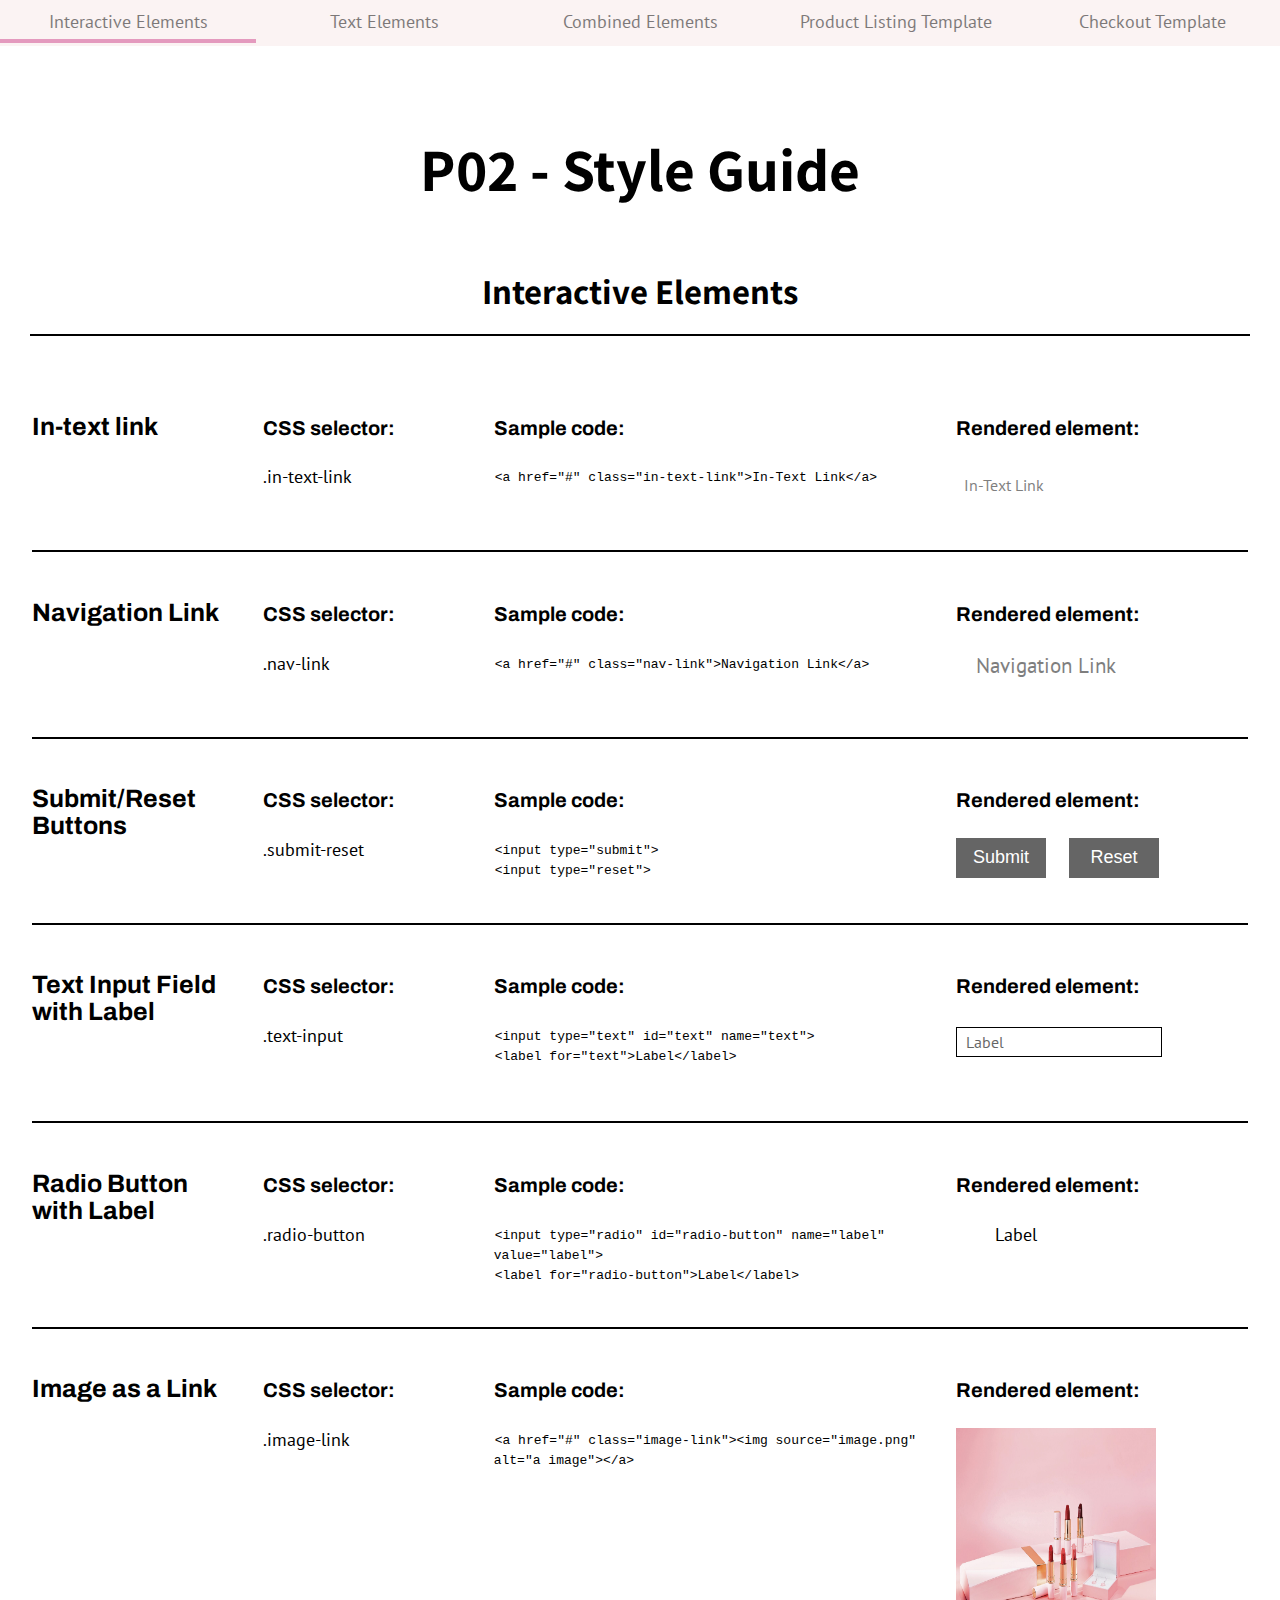
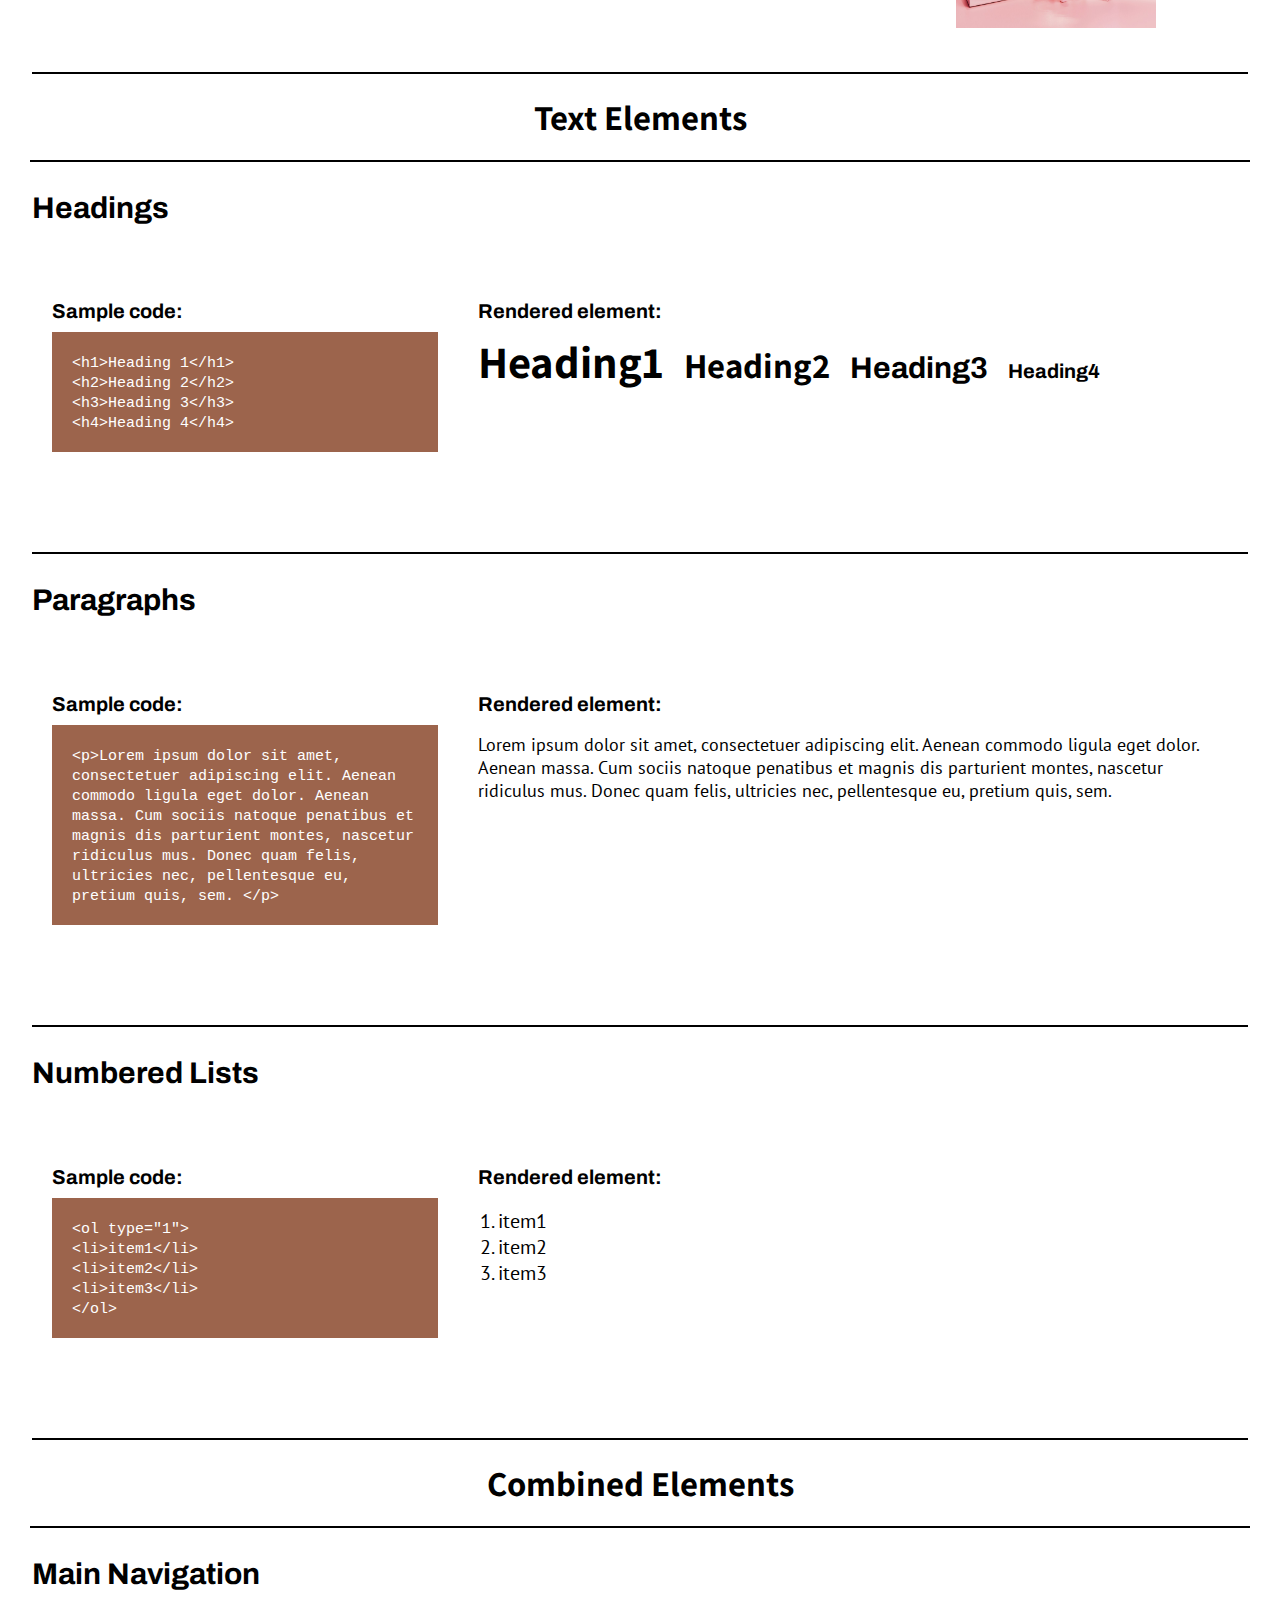
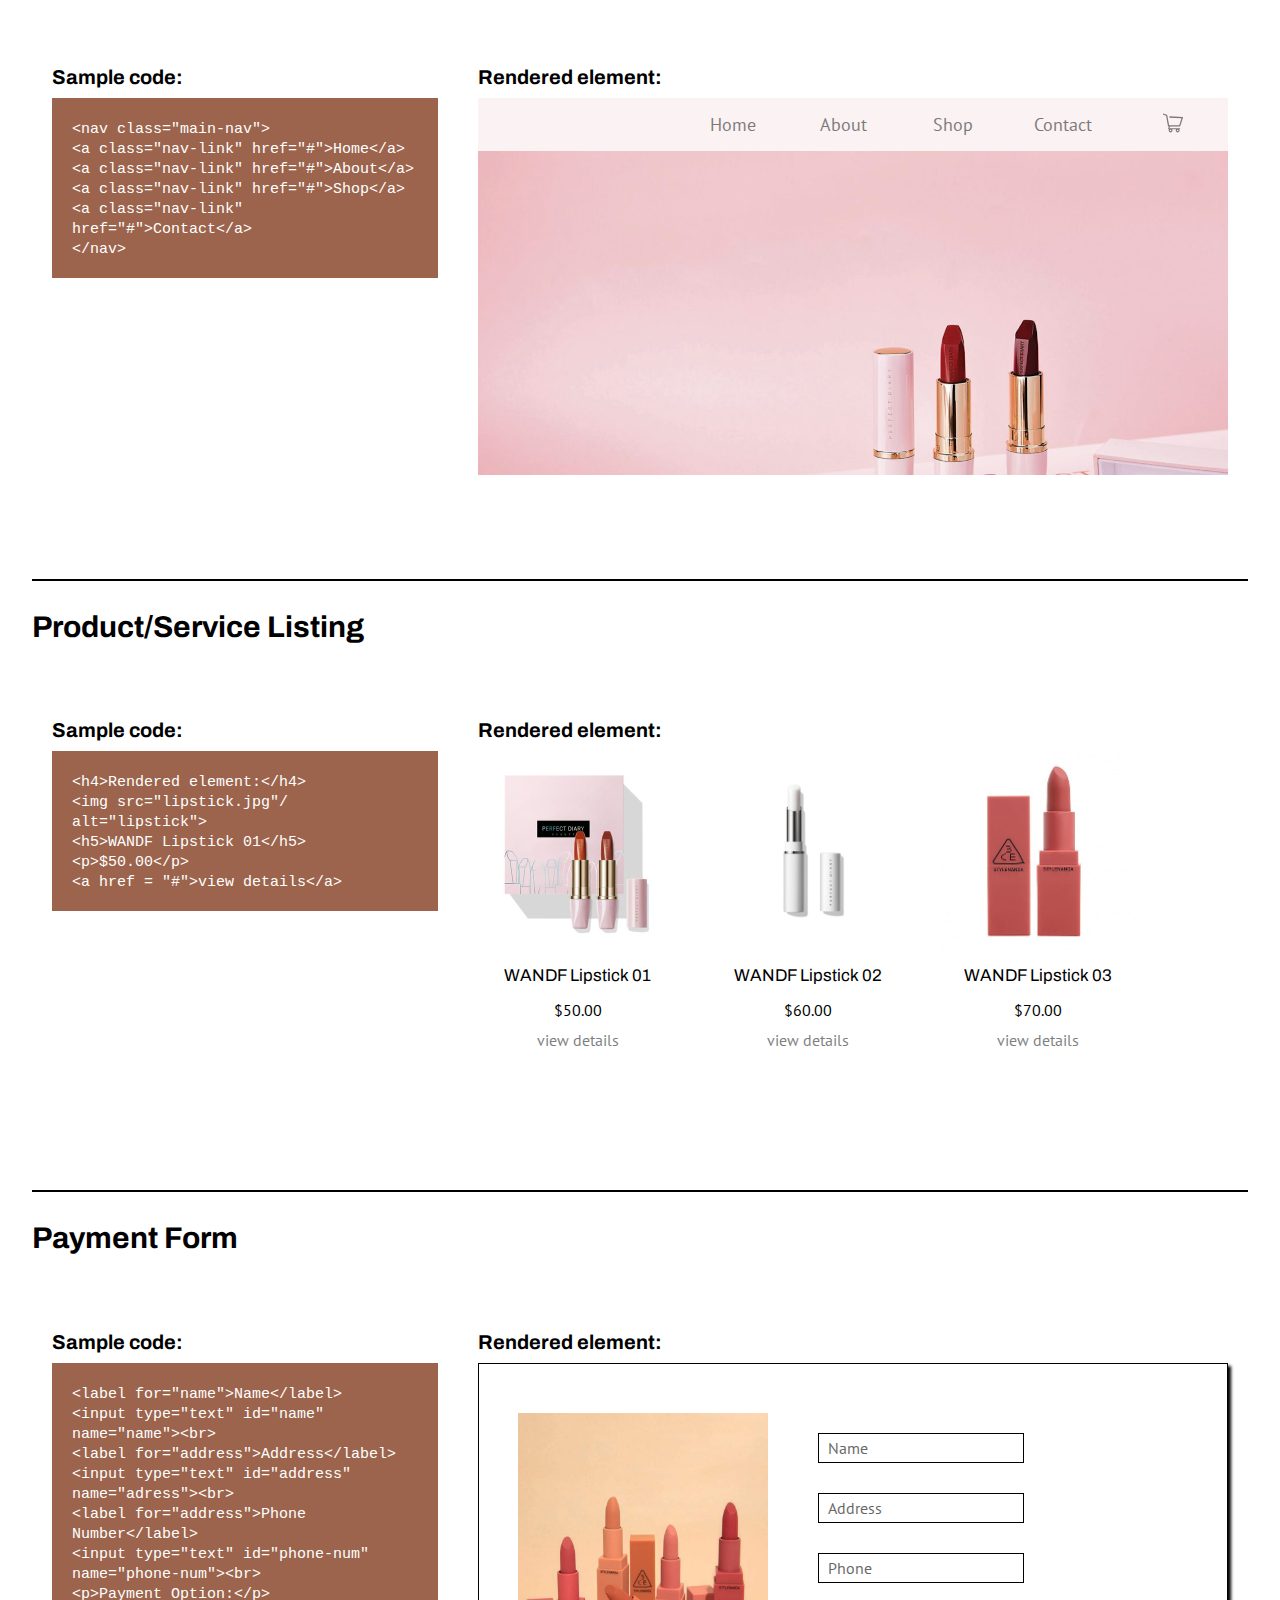
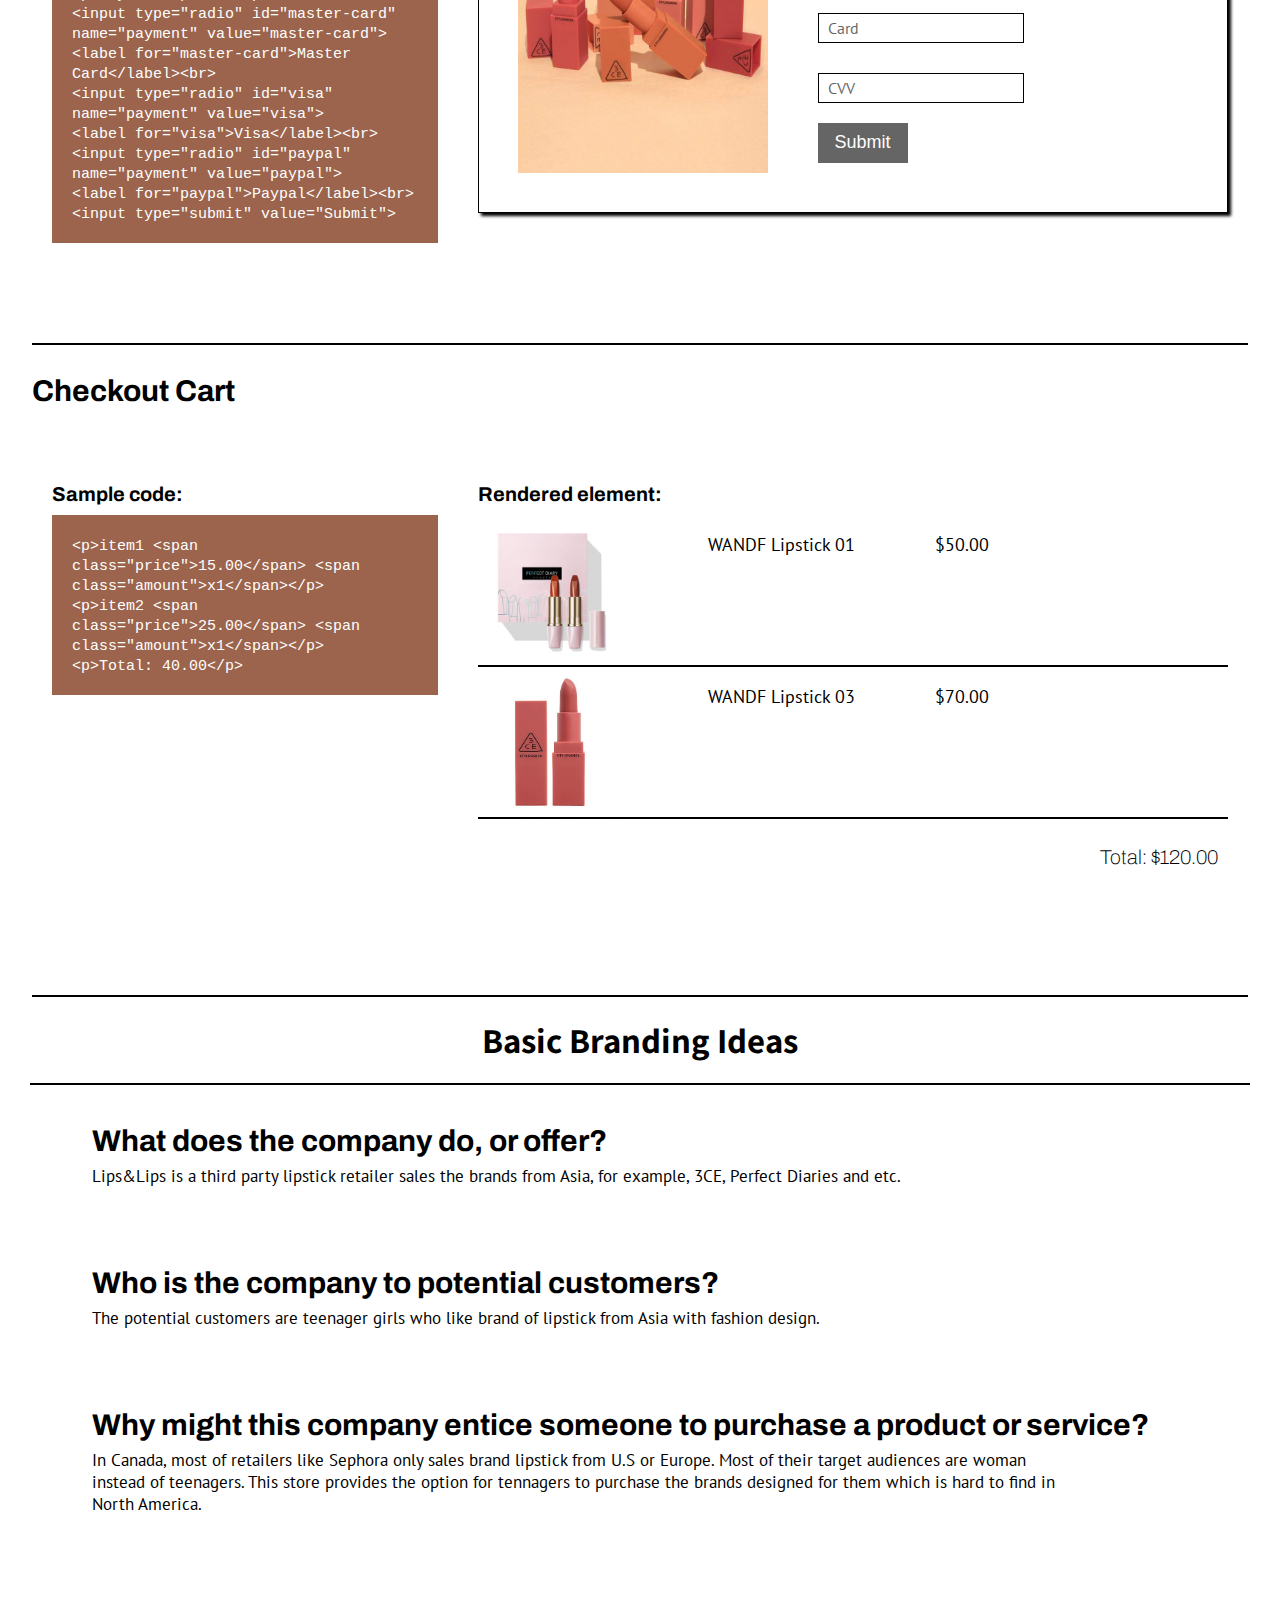
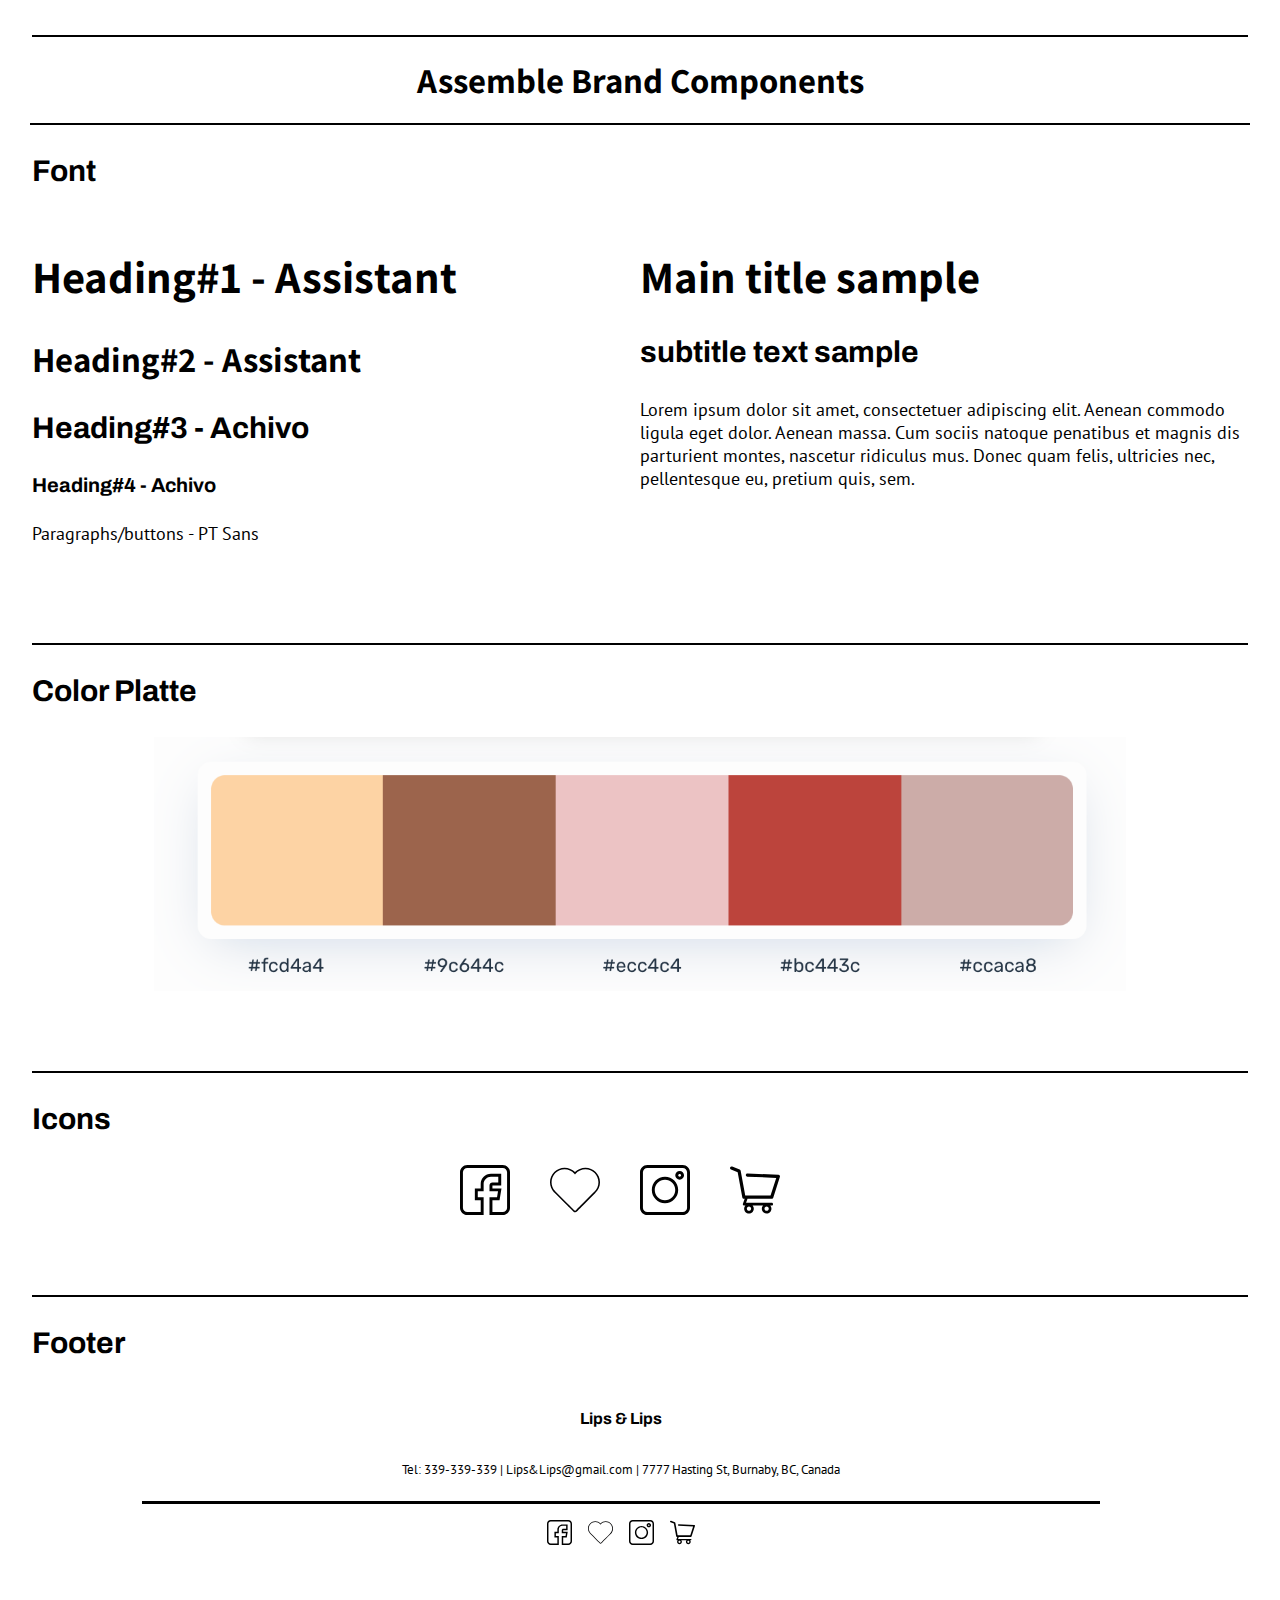
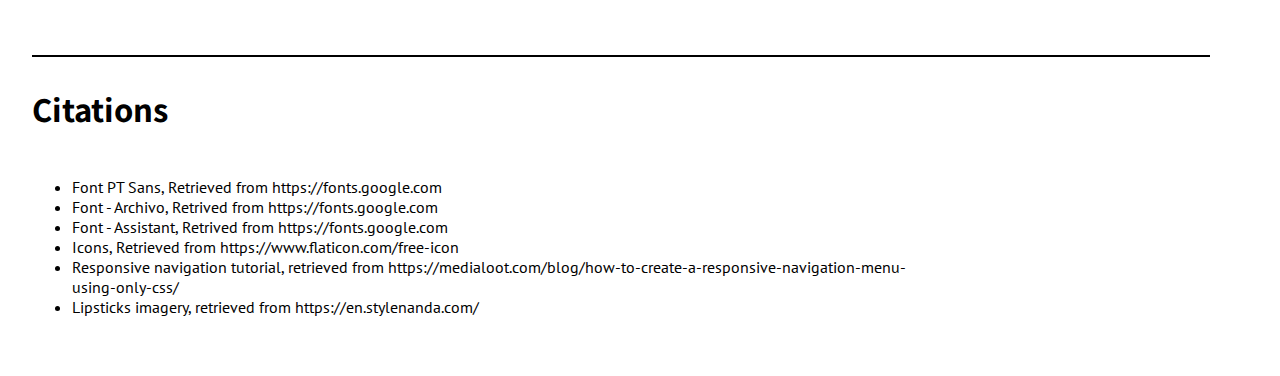
==== index.html @ 9f3f4e1d "mobile experience improved" ====
<!DOCTYPE html>
<html lang="en">

<head>

    <meta charset="utf-8">
    <title>P01 - Style Guide Template</title>
    <meta name="viewport" content="width=device-width, initial-scale=1.0">
    <link href="css/responsive-nav.css" rel="stylesheet">
    <link href="css/main.css" rel="stylesheet">
    <link href="css/interaction.css" rel="stylesheet">
    <link href="css/grid.css" rel="stylesheet">



    <link href="https://fonts.googleapis.com/css2?family=PT+Sans:wght@400;700&display=swap" rel="stylesheet">
    <link href="https://fonts.googleapis.com/css2?family=Archivo:wght@400;500;600;700&family=Assistant:wght@200;300;400;600;700&display=swap" rel="stylesheet">

</head>

<body>



    <!-- =======Style guide Nav // -->
    <nav class="sg-nav">

        <!-- nav icon// -->
        <label for="sg-hamburger">&#9776;</label>
        <input type="checkbox" id="sg-hamburger" />

        <!-- nav menu// -->
        <div class="nav-items">
            <a href="#interactive_elements" class="nav-link ">Interactive Elements</a>
            <a href="#text_elements" class="nav-link">Text Elements</a>
            <a href="#combined_elements" class="nav-link">Combined Elements</a>
            <a href="product_listing.html" class="nav-link">Product Listing Template</a>
            <a href="checkout.html" class="nav-link">Checkout Template</a>
        </div>

    </nav>



    <h1 class="sg-title">P02 - Style Guide</h1>


    <!-- INTERACTIVE ELEMENTS SECTION // -->
    <section id="interactive_elements" class="interactive_elements">
        <h2 class="section-title">Interactive Elements</h2>



        <!-- Default In-Text Link styling section -->
        <section class="element container">
            <h3 class="type-title">In-text link</h3>

            <div class="box1">
                <h4>CSS selector:</h4>
                <p>.in-text-link</p>
            </div>

            <div class="box2">
                <h4>Sample code:</h4>
                <code>&lt;a href="#" class="in-text-link"&gt;In-Text Link&lt;/a&gt;</code>
            </div>

            <div class="box3">
                <h4>Rendered element:</h4>
                <a class="in-text-link" href="#">In-Text Link</a>
            </div>
        </section>


        <!-- Default Button styling section -->
        <section class="element container">

            <h3 class="type-title">Navigation Link</h3>

            <div class="box1">
                <h4>CSS selector:</h4>
                <p>.nav-link</p>
            </div>
            <div class="box2">
                <h4>Sample code:</h4>
                <code>&lt;a href="#" class="nav-link"&gt;Navigation Link&lt;/a&gt;</code>
            </div>
            <div class="box3">
                <h4>Rendered element:</h4>
                <a class="nav-link" href="#">Navigation Link</a>
            </div>

        </section>

        <!-- Default Submit/Reset Button styling section -->
        <section class="element container">
            <h3 class="type-title">Submit/Reset Buttons</h3>
            <div class="box1">
                <h4>CSS selector:</h4>
                <p>.submit-reset</p>
            </div>

            <div class="box2">
                <h4>Sample code:</h4>
                <code>&lt;input type="submit"&gt;</code><br>
                <code>&lt;input type="reset"&gt;</code>
            </div>

            <div class="box3">
                <h4>Rendered element:</h4>
                <input type="submit" class="submit-reset" value="Submit">
                <input type="reset" class="submit-reset" value="Reset">
            </div>
        </section>

        <!-- Default text input styling section -->
        <section class="element container">
            <h3 class="type-title">Text Input Field with Label</h3>
            <div class="box1">
                <h4>CSS selector:</h4>
                <p>.text-input</p>
            </div>
            <div class="box2">
                <h4>Sample code:</h4>
                <code>&lt;input type="text" id="text" name="text"&gt;</code><br>
                <code>&lt;label for="text"&gt;Label&lt;/label&gt;</code>
            </div>

            <div class="box3">
                <h4>Rendered element:</h4>
                <form class="text-input">
                    <input type="text" id="text" name="text" required>
                    <label for="text">Label</label>
                </form>
            </div>
        </section>


        <!-- Default Radio Button styling section -->
        <section class="element container">
            <h3 class="type-title">Radio Button with Label</h3>
            <div class="box1">
                <h4>CSS selector:</h4>
                <p>.radio-button</p>
            </div>

            <div class="box2">
                <h4>Sample code:</h4>
                <code>&lt;input type="radio" id="radio-button" name="label" value="label"&gt;</code><br>
                <code>&lt;label for="radio-button"&gt;Label&lt;/label&gt;</code>
            </div>

            <div class="box3">
                <h4>Rendered element:</h4>
                <div class="radio-button">
                    <input type="radio" id="radio-button" name="label" value="label" class="radio-input">
                    <label for="radio-button">Label</label>
                </div>
            </div>
        </section>


        <!-- Default Image Link styling section -->
        <section class="element container">
            <h3 class="type-title">Image as a Link</h3>
            <div class="box1">
                <h4>CSS selector:</h4>
                <p>.image-link</p>
            </div>
            <div class="box2">
                <h4>Sample code:</h4>
                <code>&lt;a href="#" class="image-link"&gt;&lt;img source="image.png" alt="a image"&gt;&lt;/a&gt;</code>
            </div>
            <div class="box3">
                <h4>Rendered element:</h4>
                <a href="#" class="img-link">
                    <div class="img-frame">
                        <img src="./img/p5.jpg" alt="image">
                    </div>
                </a>
            </div>
        </section>


    </section>
    <!-- // INTERACTIVE ELEMENTS SECTION -->



    <!-- TEXT ELEMENTS SECTION // -->
    <section id="text_elements" class="text_elements">
        <h2 class="section-title">Text Elements</h2>

        <section class="element container">
            <h3 class="type-title">Headings</h3>
            <div class="code-box">
                <h4 class="code-render-title">Sample code:</h4>
                <div class="code-background">
                    <code>&lt;h1&gt;Heading 1&lt;/h1&gt;<br>
                        &lt;h2&gt;Heading 2&lt;/h2&gt;<br>
                        &lt;h3&gt;Heading 3&lt;/h3&gt;<br>
                        &lt;h4&gt;Heading 4&lt;/h4&gt;</code>
                </div>
            </div>

            <div class="element-box">
                <h4 class="code-render-title">Rendered element:</h4>
                <div class="sample-heading">
                    <h1>Heading1</h1>
                    <h2>Heading2</h2>
                    <h3>Heading3</h3>
                    <h4>Heading4</h4>
                </div>
            </div>
        </section>

        <!-- paragraph SECTION // -->
        <section class="element container">
            <h3 class="type-title">Paragraphs</h3>
            <div class="code-box">
                <h4 class="code-render-title">Sample code:</h4>

                <div class="code-background">
                    <code>&lt;p&gt;Lorem ipsum dolor sit amet, consectetuer adipiscing elit. Aenean commodo ligula eget dolor. Aenean massa. Cum sociis natoque penatibus et magnis dis parturient montes, nascetur ridiculus mus. Donec quam felis, ultricies nec,
                        pellentesque eu, pretium quis, sem. &lt;/p&gt;</code>
                </div>

            </div>
            <div class="element-box sample-paragraph">
                <h4 class="code-render-title">Rendered element:</h4>
                <p>Lorem ipsum dolor sit amet, consectetuer adipiscing elit. Aenean commodo ligula eget dolor. Aenean massa. Cum sociis natoque penatibus et magnis dis parturient montes, nascetur ridiculus mus. Donec quam felis, ultricies nec, pellentesque
                    eu, pretium quis, sem.
                </p>
            </div>
        </section>

        <!-- numbered list SECTION // -->
        <section class="element container">
            <h3 class="type-title">Numbered Lists</h3>
            <div class="code-box">
                <h4 class="code-render-title">Sample code:</h4>

                <div class="code-background">
                    <code>&lt;ol type="1"&gt;<br>
                        &lt;li&gt;item1&lt;/li&gt;<br>
                        &lt;li&gt;item2&lt;/li&gt;<br>
                        &lt;li&gt;item3&lt;/li&gt;<br>
                        &lt;/ol&gt;</code>
                </div>
            </div>
            <div class="element-box">
                <h4 class="code-render-title">Rendered element:</h4>
                <ol type="1">
                    <li>item1</li>
                    <li>item2</li>
                    <li>item3</li>
                </ol>
            </div>
        </section>

    </section>
    <!-- // TEXT ELEMENTS SECTION -->



    <!-- COMBINED ELEMENTS SECTION // -->
    <section id="combined_elements" class="combined_elements">
        <h2 class="section-title">Combined Elements</h2>

        <!-- Main navigation SECTION // -->
        <section class="element container">
            <h3 class="type-title">Main Navigation</h3>

            <div class="code-box">
                <h4 class="code-render-title">Sample code:</h4>
                <div class="code-background">
                    <code>&lt;nav class="main-nav"&gt;<br>
                        &lt;a class="nav-link" href="#"&gt;Home&lt;/a&gt;<br>
                        &lt;a class="nav-link" href="#"&gt;About&lt;/a&gt;<br>
                        &lt;a class="nav-link" href="#"&gt;Shop&lt;/a&gt;<br>
                        &lt;a class="nav-link" href="#"&gt;Contact&lt;/a&gt;<br>
                        &lt;/nav&gt;</code>
                </div>
            </div>
            <div class="element-box">
                <h4 class="code-render-title">Rendered element:</h4>

                <div class="sample-nav">
                    <nav>

                        <!-- nav icon// -->
                        <label for="hamburger">&#9776;</label>
                        <input type="checkbox" id="hamburger" />

                        <!-- nav menu// -->
                        <div class="nav-items">
                            <a href="#" class="nav-link">Home</a>
                            <a href="#" class="nav-link">About</a>
                            <a href="#" class="nav-link">Shop</a>
                            <a href="index.html" class="nav-link">Contact</a>
                            <a href="#" class="nav-link"><img src="./img/cart.svg" alt=""></a>
                        </div>

                    </nav>
                    <img src="./img/nv-bg.png" alt="">
                </div>
            </div>


        </section>


        <!-- product listing SECTION // -->
        <section class="element container sample">
            <h3 class="type-title">Product/Service Listing</h3>
            <div class="code-box">
                <h4 class="code-render-title">Sample code:</h4>
                <div class="code-background">
                    <code>
                        &lt;h4>Rendered element:&lt;/h4&gt;<br>
                        &lt;img src="lipstick.jpg"/ alt="lipstick"&gt;<br>
                        &lt;h5&gt;WANDF Lipstick 01&lt;/h5&gt;<br>
                        &lt;p&gt;$50.00&lt;/p&gt;<br>
                        &lt;a href = "#">view details&lt;/a&gt;</code>
                </div>
            </div>

            <div class="element-box">
                <h4 class="code-render-title">Rendered element:</h4>
                <div class="product-list">
                    <div class="product-box">
                        <a href="#" class="img-link">
                            <div class="img-frame">
                                <img src="./img/p6.jpg" alt="image">
                            </div>
                        </a>
                        <h4>WANDF Lipstick 01</h4>
                        <p>$50.00</p>
                        <a href="#" class="in-text-link">view details</a>
                    </div>
                    <div class="product-box">
                        <a href="#" class="img-link">
                            <div class="img-frame">
                                <img src="./img/p7.jpg" alt="image">
                            </div>
                        </a>
                        <h4>WANDF Lipstick 02</h4>
                        <p>$60.00</p>
                        <a href="#" class="in-text-link">view details</a>
                    </div>
                    <div class="product-box">
                        <a href="#" class="img-link">
                            <div class="img-frame">
                                <img src="./img/p8.jpg" alt="image">
                            </div>
                        </a>
                        <h4>WANDF Lipstick 03</h4>
                        <p>$70.00</p>
                        <a href="#" class="in-text-link">view details</a>
                    </div>
                </div>
            </div>

        </section>

        <!-- Payment form SECTION // -->
        <section class="element container sample">
            <h3 class="type-title">Payment Form</h3>
            <div class="code-box">

                <h4 class="code-render-title">Sample code:</h4>
                <div class="code-background">
                    <code>&lt;label for="name"&gt;Name&lt;/label&gt;<br>
                        &lt;input type="text" id="name" name="name"&gt;&lt;br&gt;<br>
                        &lt;label for="address"&gt;Address&lt;/label&gt;<br>
                        &lt;input type="text" id="address" name="adress"&gt;&lt;br&gt;<br>
                        &lt;label for="address"&gt;Phone Number&lt;/label&gt;<br>
                        &lt;input type="text" id="phone-num" name="phone-num">&lt;br&gt;<br>
                        &lt;p&gt;Payment Option:&lt;/p&gt;<br>
                        &lt;input type="radio" id="master-card" name="payment" value="master-card"&gt;<br>
                        &lt;label for="master-card"&gt;Master Card&lt;/label&gt;&lt;br&gt;<br>
                        &lt;input type="radio" id="visa" name="payment" value="visa"&gt;<br>
                        &lt;label for="visa"&gt;Visa&lt;/label&gt;&lt;br&gt;<br>
                        &lt;input type="radio" id="paypal" name="payment" value="paypal"&gt;<br>
                        &lt;label for="paypal"&gt;Paypal&lt;/label&gt;&lt;br&gt;<br>
                        &lt;input type="submit" value="Submit"&gt;</code>
                </div>
            </div>
            <div class="element-box">
                <h4 class="code-render-title">Rendered element:</h4>

                <form class="form-box">
                    <img src="./img/p2.jpg" alt="">

                    <div class="payment">
                        <div class="text-input">
                            <input type="text" id="name" name="name" required>
                            <label for="name">Name</label><br>
                        </div>

                        <div class="text-input">
                            <input type="text" id="address" name="adress" required>
                            <label for="address">Address</label><br>
                        </div>

                        <div class="text-input">
                            <input type="text" id="phone-num" name="phone-num" required>
                            <label for="phone-num">Phone</label><br>
                        </div>

                        <div class="text-input">
                            <input type="text" id="card-num" name="card-num" required>
                            <label for="card-num">Card</label><br>
                        </div>

                        <div class="text-input">
                            <input type="text" id="cvv" name="cvv" required>
                            <label for="cvv">CVV</label><br>
                        </div>

                        <input type="submit" value="Submit" class="submit-reset">
                    </div>

                </form>
            </div>
        </section>



        <!-- // check out section -->
        <section class="element container sample">
            <h3 class="type-title">Checkout Cart</h3>
            <div class="code-box">
                <h4 class="code-render-title">Sample code:</h4>
                <div class="code-background">
                    <code>
                        &lt;p>item1 &lt;span class="price"&gt;15.00&lt;/span&gt; &lt;span class="amount"&gt;x1&lt;/span&gt;&lt;/p&gt;<br>
                        &lt;p>item2 &lt;span class="price"&gt;25.00&lt;/span&gt; &lt;span class="amount"&gt;x1&lt;/span&gt;&lt;/p&gt;<br>
                        &lt;p&gt;Total: 40.00&lt;/p&gt;</code></div>
            </div>

            <div class="element-box">

                <h4 class="code-render-title">Rendered element:</h4>
                <div class="cart">
                    <div class="cart-box">
                        <img src="./img/p6.jpg" alt="">
                        <p>WANDF Lipstick 01</p>
                        <p>$50.00</p>
                    </div>
                    <div class="cart-box">
                        <img src="./img/p8.jpg" alt="">
                        <p>WANDF Lipstick 03</p>
                        <p>$70.00</p>
                    </div>
                    <h4>Total: $120.00</h4>
                </div>
            </div>
        </section>

    </section>


    <!-- // COMBINED ELEMENTS SECTION -->
    <section id="basic-idea" class=" basic-idea ">

        <h2 class="section-title">Basic Branding Ideas</h2>

        <div class="container">
            <h3>What does the company do, or offer?</h3>
            <p>
                Lips&Lips is a third party lipstick retailer sales the brands from Asia, for example, 3CE, Perfect Diaries and etc.
            </p>

            <h3>Who is the company to potential customers?</h3>
            <p>
                The potential customers are teenager girls who like brand of lipstick from Asia with fashion design.
            </p>

            <h3>Why might this company entice someone to purchase a product or service?</h3>
            <p>
                In Canada, most of retailers like Sephora only sales brand lipstick from U.S or Europe. Most of their target audiences are woman instead of teenagers. This store provides the option for tennagers to purchase the brands designed for them which is hard to find in North America.
            </p>
        </div>
    </section>


    <section id="assemble">

        <h2 class="section-title">Assemble Brand Components</h2>
        <section class="element container">
            <h3 class="type-title">Font </h3>
            <div class="font-sample">
                <h1>Heading#1 - Assistant</h1>
                <h2>Heading#2 - Assistant</h2>
                <h3>Heading#3 - Achivo</h3>
                <h4>Heading#4 - Achivo</h4>
                <p>Paragraphs/buttons - PT Sans</p>
            </div>

            <div class="font-sample">
                <h1>Main title sample</h1>
                <h3>subtitle text sample</h3>
                <p>Lorem ipsum dolor sit amet, consectetuer adipiscing elit. Aenean commodo ligula eget dolor. Aenean massa. Cum sociis natoque penatibus et magnis dis parturient montes, nascetur ridiculus mus. Donec quam felis, ultricies nec, pellentesque
                    eu, pretium quis, sem.</p>
            </div>
        </section>

        <section class="element container color-platte">
            <h3>Color Platte</h3>
            <img src="./img/platte.png" alt="">
        </section>

        <section class="element container icon">
            <h3 class="type-title">Icons</h3>

            <img src="./img/facebook.svg" alt="">
            <img src="./img/fav.svg" alt="">
            <img src="./img/ins.svg" alt="">
            <img src="./img/cart.svg" alt="">

        </section>


        <section class="element container footer">
            <h3 class="type-title">Footer</h3>

            <div class="footer">
                <h4>Lips & Lips</h4>
                <p>Tel: 339-339-339 | Lips&Lips@gmail.com | 7777 Hasting St, Burnaby, BC, Canada</p>
                <div class="iconBox">
                    <a href="#" class="img-link"><img src="./img/facebook.svg" alt="" class="imgsize"></a>
                    <a href="#" class="img-link"><img src="./img/fav.svg" alt="" class="imgsize"></a>
                    <a href="#" class="img-link"><img src="./img/ins.svg" alt="" class="imgsize"></a>
                    <a href="#" class="img-link"><img src="./img/cart.svg" alt="" class="imgsize"></a>
                </div>
            </div>

        </section>

    </section>




    <section id="citations" class="citation container">
        <h2 class="type-title">Citations</h2>

        <ul>
            <li>Font PT Sans, Retrieved from https://fonts.google.com
            </li>
            <li>Font - Archivo, Retrived from https://fonts.google.com</li>
            <li>Font - Assistant, Retrived from https://fonts.google.com</li>
            <li>Icons, Retrieved from https://www.flaticon.com/free-icon</li>
            <li>Responsive navigation tutorial, retrieved from https://medialoot.com/blog/how-to-create-a-responsive-navigation-menu-using-only-css/</li>
            <li>Lipsticks imagery, retrieved from https://en.stylenanda.com/</li>
        </ul>

    </section>



</body>

</html>
---- css/responsive-nav.css ----
html,
body {
    padding: 0;
    margin: 0;
}


nav {
    width: 100%;
    background: #fbf3f3;
    position: fixed;
    top: 0;
    z-index: 999;
}

/* Hide Hamburger */
nav label,
#hamburger {
    display: none;
}

#sg-hamburger {
    display: none;
}

/* Horizontal Menu Items */
.nav-items {
    display: flex;
    justify-content: flex-end;
}

.nav-items a {
    width: 90px;
    padding: 10px;
    color: black;
    text-decoration: none;
    text-align: center;
    font-size: 18px;
}



.nav-link img{
    width: 20px;
    
}

@media screen and (max-width: 768px) {

    nav label {
        display: inline-block;
        color: saddlebrown;
        background: transparent;
        font-size: 1.2em;
        padding: 10px;


    }

    .nav-items a {
        box-sizing: border-box;
        display: block;
        width: 100%;

    }

    .nav-items {
        display: none;
    }

    nav input:checked ~ .nav-items {
        display: block;
    }
}
---- css/main.css ----
p {
    font-family: 'PT Sans', sans-serif;
    font-size: 18px;
}

html {
    font-family: 'PT Sans', sans-serif;
}

h3,
h4,
h5,
h6 {
    font-family: 'Archivo', sans-serif;
}

h1,
h2 {
    font-family: 'Assistant', sans-serif;
}

h1 {
    font-size: 45px;
}

h2 {
    font-size: 35px;
}

h3 {
    font-size: 30px;
}

h4 {
    font-size: 20px;
}

.section-title {
    text-align: center;
    border-bottom: 2px solid black;
    padding-bottom: 20px;
    padding-top: 20px;
    margin-top: 0;
    margin: 0 30px;

}


.code-render-title {
    margin-bottom: 10px;
    color: black;
}

.code-background{
    background-color: #9c644c;
    padding: 20px;
}


/*=======INTERACTIVE ELEMENTS===========*/


.interactive_elements h2 {
    margin-bottom: 30px;
}

.interactive_elements code {
    width: 400px;
    padding: 1px;
    background-color: transparent;
    color: black
}

.radio-button label {
    font-size: 18px;
    padding: 0px 31px 20px 4px;
}


/*================text elements==========*/


.text_elements ol {
    font-size: 20px;
    padding-left: 20px;
    ;
}



@media (max-width: 810px) {

    .sample-heading h1,
    .sample-heading h2,
    .sample-heading h3,
    .sample-heading h4 {
        padding: 0 10px 10px 10px;
        margin: 0;
        width: 100%;
    }
    

}




/*=======PRODUCTION LIST===========*/
.product-list {
    display: flex;
    flex-wrap: wrap;
}

.product-box {
    margin-right: 30px;
    text-align: center;
    margin-bottom: 50px;
}

.product-box h4 {
    font-weight: 400;
    margin-bottom: 0;
    padding-top: 15px;
    font-size: 17px;
    margin-top: 0;
}

.product-box p {
    margin-top: 0;
    padding-top: 15px;
    margin-bottom: 0;
    font-size: 16px;
}

.product-box a {
    padding-top: 0;
}


@media (max-width: 1024px) {
    .product-list .img-frame {
        width: 140px;
        height: 140px;
    }

    .product-list .img-link img {
        width: 140px;
        height: 140px;
    }

    .product-box h4,
    .product-box p {
        font-size: 15px;
        margin: 0;
    }

    .product-box a {
        font-size: 14px;
    }


}

@media (max-width: 768px) {
    .combined_elements .container {
        flex-direction: column;
    }

    .combined_elements .code-box {
        width: 90%;
    }



}

/*=======NAVIGATION===========*/
.sample-nav nav {
    background-color: #fbf3f3;
    position: relative;
    z-index: 99;
}

.sample-nav img {
    width: 100%;
}

.sample-nav a {
    font-size: 18px;
    padding-top: 15px;
}

.sample-nav .nav-link img {
    width: 20px;


}

@media (max-width: 1024px) {
    .sample-nav .nav-items a {
        font-size: 16px;
        padding: 5px;
        padding-top: 10px;
    }

    .sample-nav .nav-link img {}
}

/*=======FORM ELEMENTS===========*/
.sample form {
    display: flex;
    border: 1px solid black;
    padding: 39px;
    padding-right: 0;
    box-shadow: 3px 3px 3px;
}

.sample form img {
    margin-right: 50px;
    width: 250px;
    height: 360px;
    padding-top: 10px;
}

@media (max-width: 810px) {
    .sample form img {
        visibility: hidden;
        position: absolute;
    }




}




/*======================Cart===========*/


.cart img {
    width: 150px;
    height: 150px;
}


.cart-box p {
    padding-left: 80px;
}

.cart h4 {
    text-align: right;
    padding-right: 10px;
    font-weight: 100;
}

@media (max-width:590px){
    .cart-box p{
        padding-left: 30px;
    }
    
    .cart-box p, .cart h4{
        font-size: 14px;
    }
}


/*====================others==================*/

.basic-idea .container {
    border-bottom: 2px solid black;
    flex-direction: column;
}

.basic-idea h3 {
    padding-left: 60px;
    margin-bottom: 0;
    margin-top: 40px;
}

.basic-idea p {
    padding-left: 60px;
    margin-top: 8px;
    width: 80%;
    font-size: 17px;
    margin-bottom: 40px;
}


.color-platte img {
    width: 80%;
    padding-left: 10%;
    padding-right: 10%;
}

.icon {
    flex-direction: row;
    flex-wrap: nowrap;
    justify-content: center;

}

.citation {
    width: 90%;
}

.citation li {
    width: 90%;
}


}

/*=============ICON=============*/
.icon {
    justify-content: center;
}

.icon img {
    width: 50px;
    margin-right: 40px;
}

.icon h3 {
    width: 100%;
}

.sg-nav .nav-items a{
   flex:1 1 10%;
}

.sg-nav .nav-items{
    justify-content: center;
}

.sg-title{
    margin-top: 130px;
    text-align: center;
    font-size: 60px;
}
---- css/interaction.css ----
/*=======INPUT INTERACTION==========
This effect is design by myself based on the tutorial
from https://css-tricks.com/float-labels-css/
*/
.text-input{
  position: relative;
  margin-top: 30px;
  margin-right: 5px;
  margin-bottom: 20px;
}


.text-input label {
  cursor: pointer;
  position: absolute;
  left: 10px;
  top: 5px;
  transition: 0.6s;
  opacity: .6;
}

.text-input input {
  height: 26px;
  width: 200px;
  transition: .6s;
    border: 1px solid black;
	background-color: white;
}

.text-input input:hover {
  transform: scale(1.1);
}

.text-input input:focus {
  transform: scale(1.1);
}

.text-input input:valid {
  transform: scale(1.1);
  color: rgb(0);
  background-color: rgb(255);
}

.text-input input:hover+label {
  transform: scale(1.2);
}

.text-input input:focus+label,
.text-input input:valid+label {
  top: -25px;
  left: -10px;
  transform: scale(0.9);
  opacity: 1;
}



/* =======IMAGE LINK ELEMENTS===========
  Based on tutorial from https://www.w3schools.com/howto/howto_css_zoom_hover.asp
*/

.img-frame {
    width: 200px;
    height: 200px;
    overflow: hidden;
}

.img-link img {
    width: 200px;
    height: 200px;
}

.img-link img {
    transition: .7s ease;
}

.img-link img:hover {
    transform: scale(1.2);
}


/* Styling for radio-input button*/
.radio-input {
  width: 23px;
  height: 23px;
  appearance: none;
  position: relative;
  vertical-align: middle;
  top: -5px;
}

.radio-input:hover {
  transform: scale(1.1);
}

.radio-input:checked:before {
  content: '';
  width: 20px;
  height: 20px;
  border: 1px solid #9c644c;
  background: #9c644c;
  display: inline-block;
  border-radius: 50%;
  vertical-align: middle;
}

.radio-input:checked:after {
  content: '✔';
  color:white;
  text-align: center;
  display: block;
  position: absolute;
  top: 1px;
  left: 5px;
  vertical-align: middle;
}



/* Styling for the in-text button */

.in-text-link {
    position: relative;
    top: 10px;
    padding: 0.5rem;
    color: black;
    background-color: white;
    text-decoration: none;
    transition: .4s ease;
    opacity: .5;
    border-bottom: 2px solid transparent;
    z-index: 98;
}


.in-text-link:hover {
    opacity: 1;
    border-bottom: 2px solid black;

}

.in-text-link:focus {
    background-color: black;
    color: white;
    opacity: 1;

}

/*Navigation link styling*/
.nav-link {
    position: relative;
    text-decoration: none;
    opacity: .5;
    padding: 20px;
    font-size: 1.3rem;
    color: black;
    text-align: center;
    padding-bottom: 6px;
    padding-top: 6px;
    transition: .3s ease;
    border-bottom: 3px solid transparent;
}

/****Original style*****
.nav-link:hover {
    opacity: 1;
    border-bottom: 3px solid #9c644c;
    color: #9c644c;
}
*/
.nav-link:before {
  content: "";
  background-color: #cf438b;
  position: absolute;
  bottom: 0;
  left: 0;
  width: 0;
  height: 4px;
  visibility: hidden;
  transition: all 0.4s ease-in-out;
}

.nav-link:hover:before {
  visibility: visible;
  width: 100%;
}


/*submit reset button style*/
.submit-reset {
    border: none;
    background-color: black;
    color: white;
    width: 90px;
    height: 40px;
    font-size: 18px;
    opacity: .6;
    margin-right: 1.2rem;
    transition: .5s ease;
}

.submit-reset:hover {
    opacity: 1;
}

/*navigation for style guide*/
.nav-guide{
    margin-bottom: 60px;
    display: flex;
    flex: 1 1 20%;
    flex-wrap: wrap;
    justify-content: center;
}

.nav-guide a {
    border: none;
}

.nav-guide a:hover {
    border: none;
}



/*
footer
*/
.footer{
  display: flex;
  flex-direction: column;
  justify-content: center;
  align-items: center;
  text-align: center;
    width: 92vw;
  flex: 1 1 100%;
}


.footer h4{
  font-size: 1em;
  font-style: bold;
}

.footer p{
  font-size: 0.8em;
}

.footer .iconBox{
	display: flex;
  flex-wrap: wrap;
  width: 80%;
  margin: 10px;
  padding: 0.5em;
  border-top:solid;
  justify-content: center;
}

.footer .iconBox .imgsize {
  width: 25px;
  height: 25px;
  margin: 0.5em;
}
---- css/grid.css ----
/*==================Universal flex settings==========*/
.container {
    display: flex;
    flex-wrap: wrap;
    border-bottom: 2px solid black;
    padding-bottom: 80px;
    align-items: baseline;
    margin: 0 2rem;
    

}

.type-title {
    flex-basis: 100%;

}

.box {
    padding: 0 2rem;
}

.box1,
.box2,
.box3 {
    padding: 1.5rem;
    padding-right: 0;
}

.code-box {
    padding: 20px;
    color: white;
    font-size: 15px;
    flex: 1 1 20%;

}



.element-box{
    flex: 1 1 50%;
    padding: 20px;
}

@media (max-width:1024px){
    h1{
        font-size:  35px;
    }
    
    h2{
        font-size: 28px;
    }
    
    h3{
        font-size:25px;
    }
    
    h4{
        font-size:19px;
    }
    
    
    p{
        font-size: 15px;
    }
}

/*========================interaction flex setting=============*/
.interactive_elements .container {
    margin: 0 2rem;
    padding-bottom: 0px;
    border-bottom: 2px solid black;
    align-items: baseline;
    align-items: baseline;
}
.interactive_elements{
    display: flex;
    flex-direction: column;
}

.interactive_elements .type-title {
    flex: 1 1 15%;
font-size: 25px;
    margin-bottom: 20px;
}

.interactive_elements .box1 {
    flex: 1 1 15%;
    margin-bottom: 20px;
}

.interactive_elements .box2 {
    flex: 3 1 30%;

    margin-bottom: 20px;
}

.interactive_elements .box3 {
    flex: 2 1 20%;
    margin-bottom: 20px;

}



@media (max-width:810px){
    .interactive_elements .type-title{
        text-align: center;
        flex-basis: 100%;
        width: 100%;
    }
    .interactive_elements .box1,
    .interactive_elements .box2,
    .interactive_elements .box3{
        flex-basis: 100%;
        padding: 0 2rem;
    }
    
    .interactive_elements .container{
        padding:1rem 0 2rem 0;
    }
     
    .interactive_elements h4{
        margin-bottom: 12px;
    }
    
}

/*===============TEXT ELEMENTS============*/


.sample-heading {
    display: flex;
    align-items: baseline;
}

.sample-heading h1,
.sample-heading h2,
.sample-heading h3,
.sample-heading h4 {
    padding: 0 20px 20px 0;
    margin: 0;

}

@media (min-width: 590px){
    .text_elements .container{
        flex-direction: row;
    }
    
    .sample-heading{
        flex-direction: row;
        flex-wrap: nowrap;
    }
    
    
}

@media (max-width: 590px){
    .text_elements .container{
        flex-direction: column;
    }
    
    .sample-heading{
        flex-direction: column;
        flex-wrap: nowrap;
    }
    
    .text_elements .code-box{
       width: 90%;
    }
    
    
    .element{
        padding: 30px 0;
    }
    
}

/*======================Cart===========*/
.cart {
    display: flex;
    flex-direction: column;
}

.cart-box {
    display: flex;
    border-bottom: 2px solid black;
}

@media (max-width:810px){
    .form-box{
        width: 100%;
    }
    
    .text-input input{
        flex: 1 1 100%;
    }
}

/*=======Font sample===========*/

.font-sample{
    flex: 1 1 40%;
}

@media (max-width:810px){
    
    .font-sample{
    flex: 1 1 90%;
   
}
}
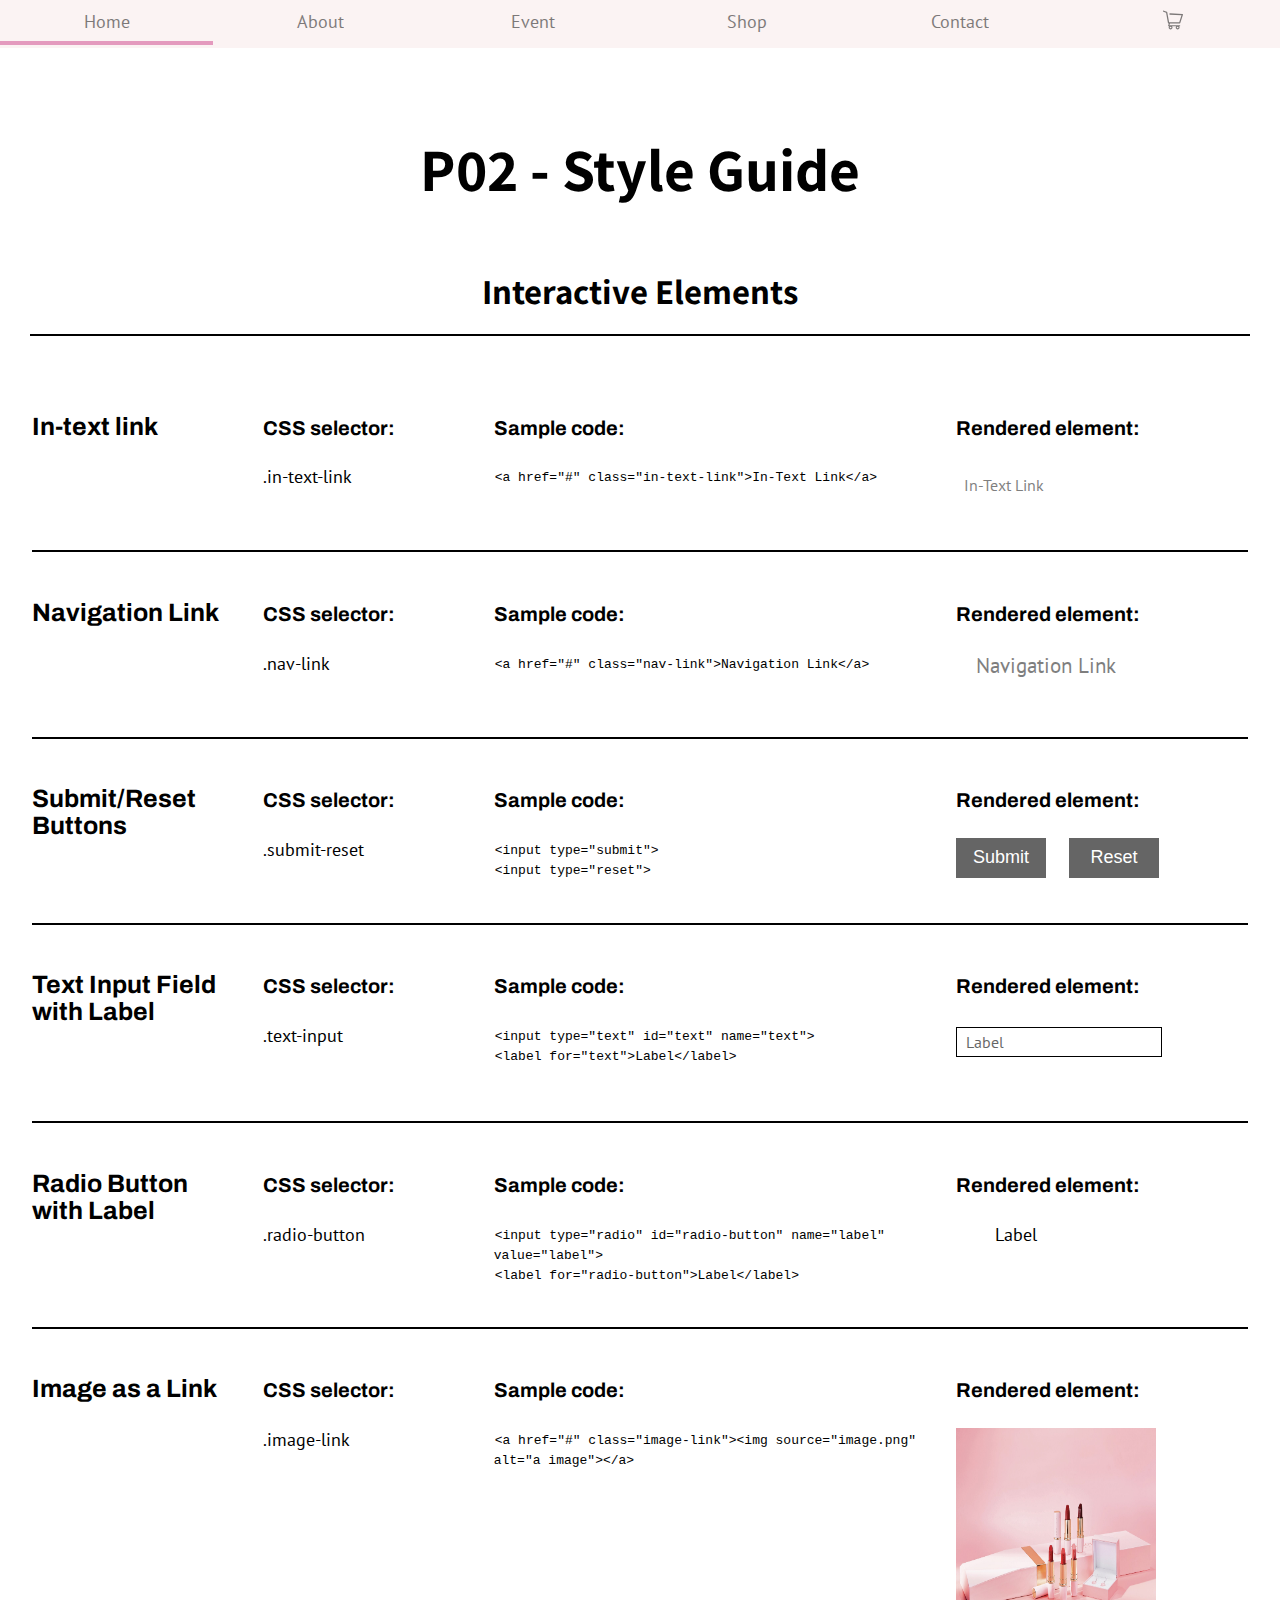
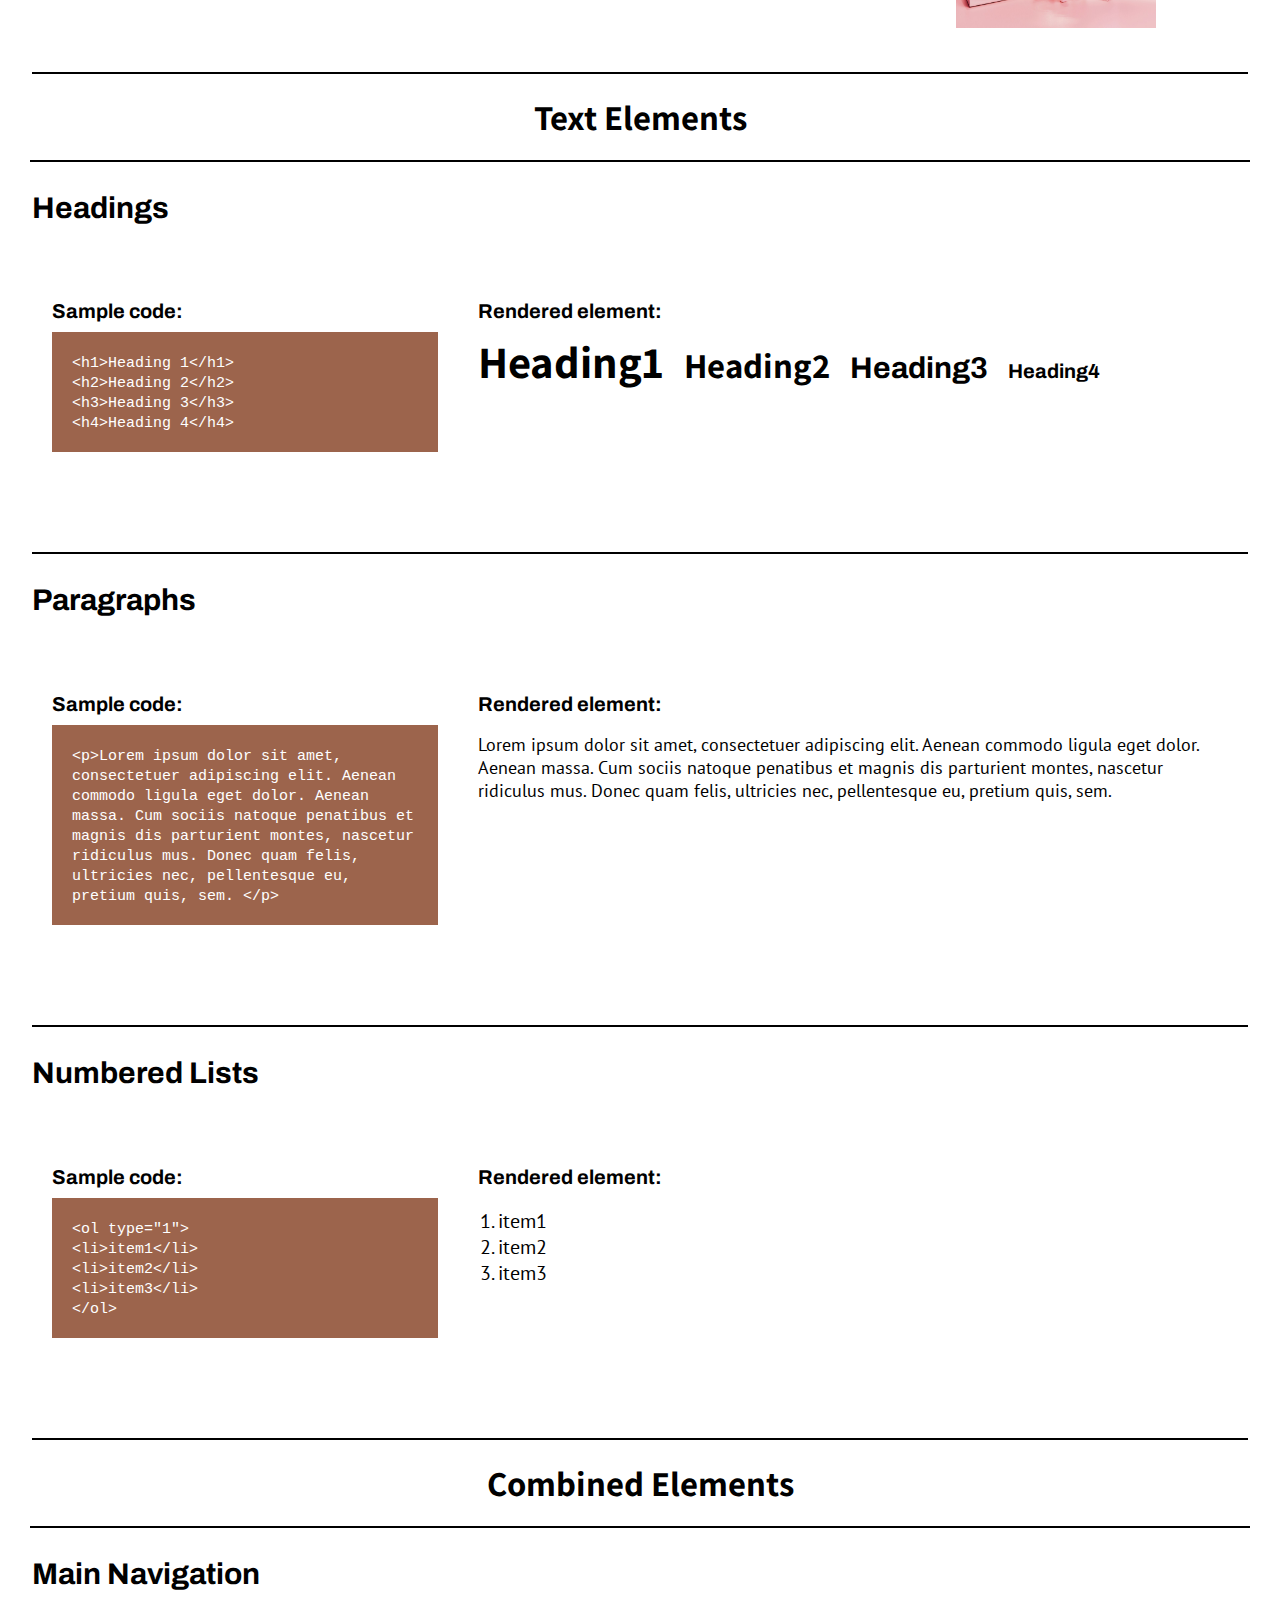
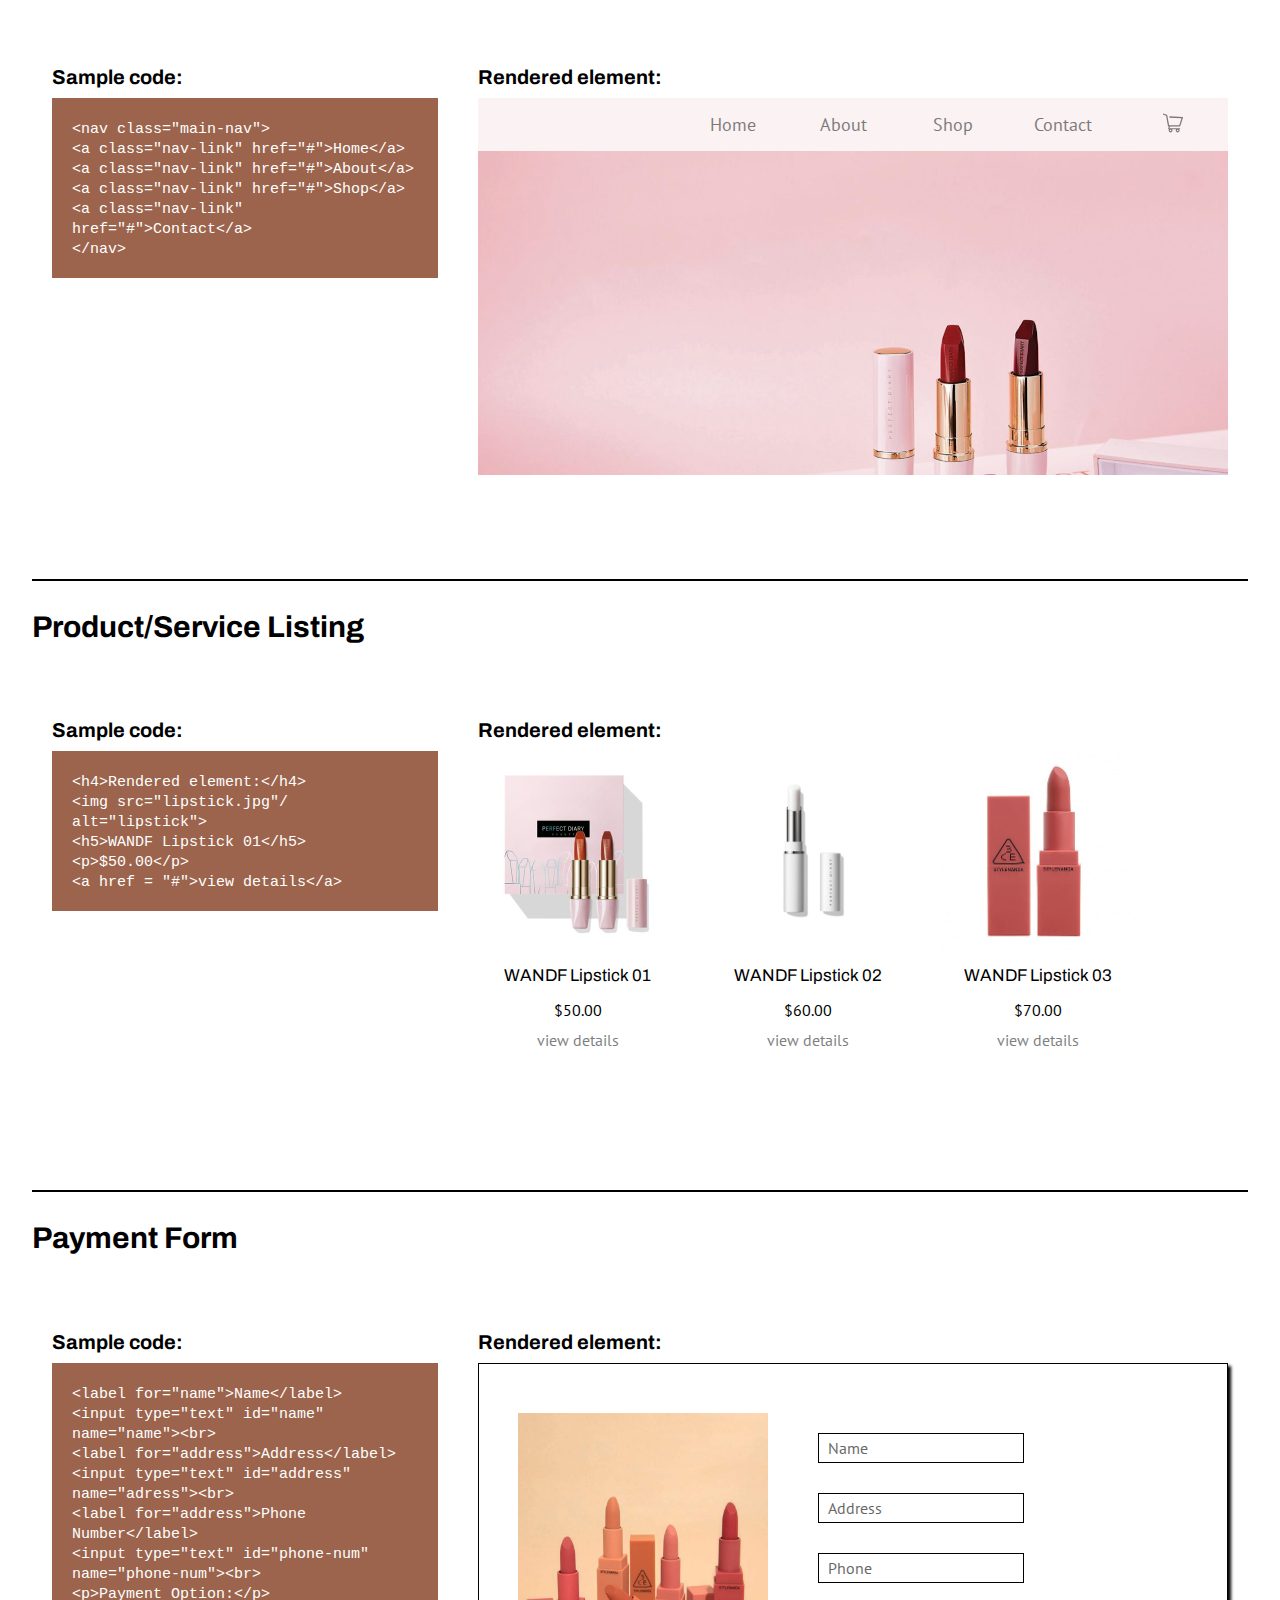
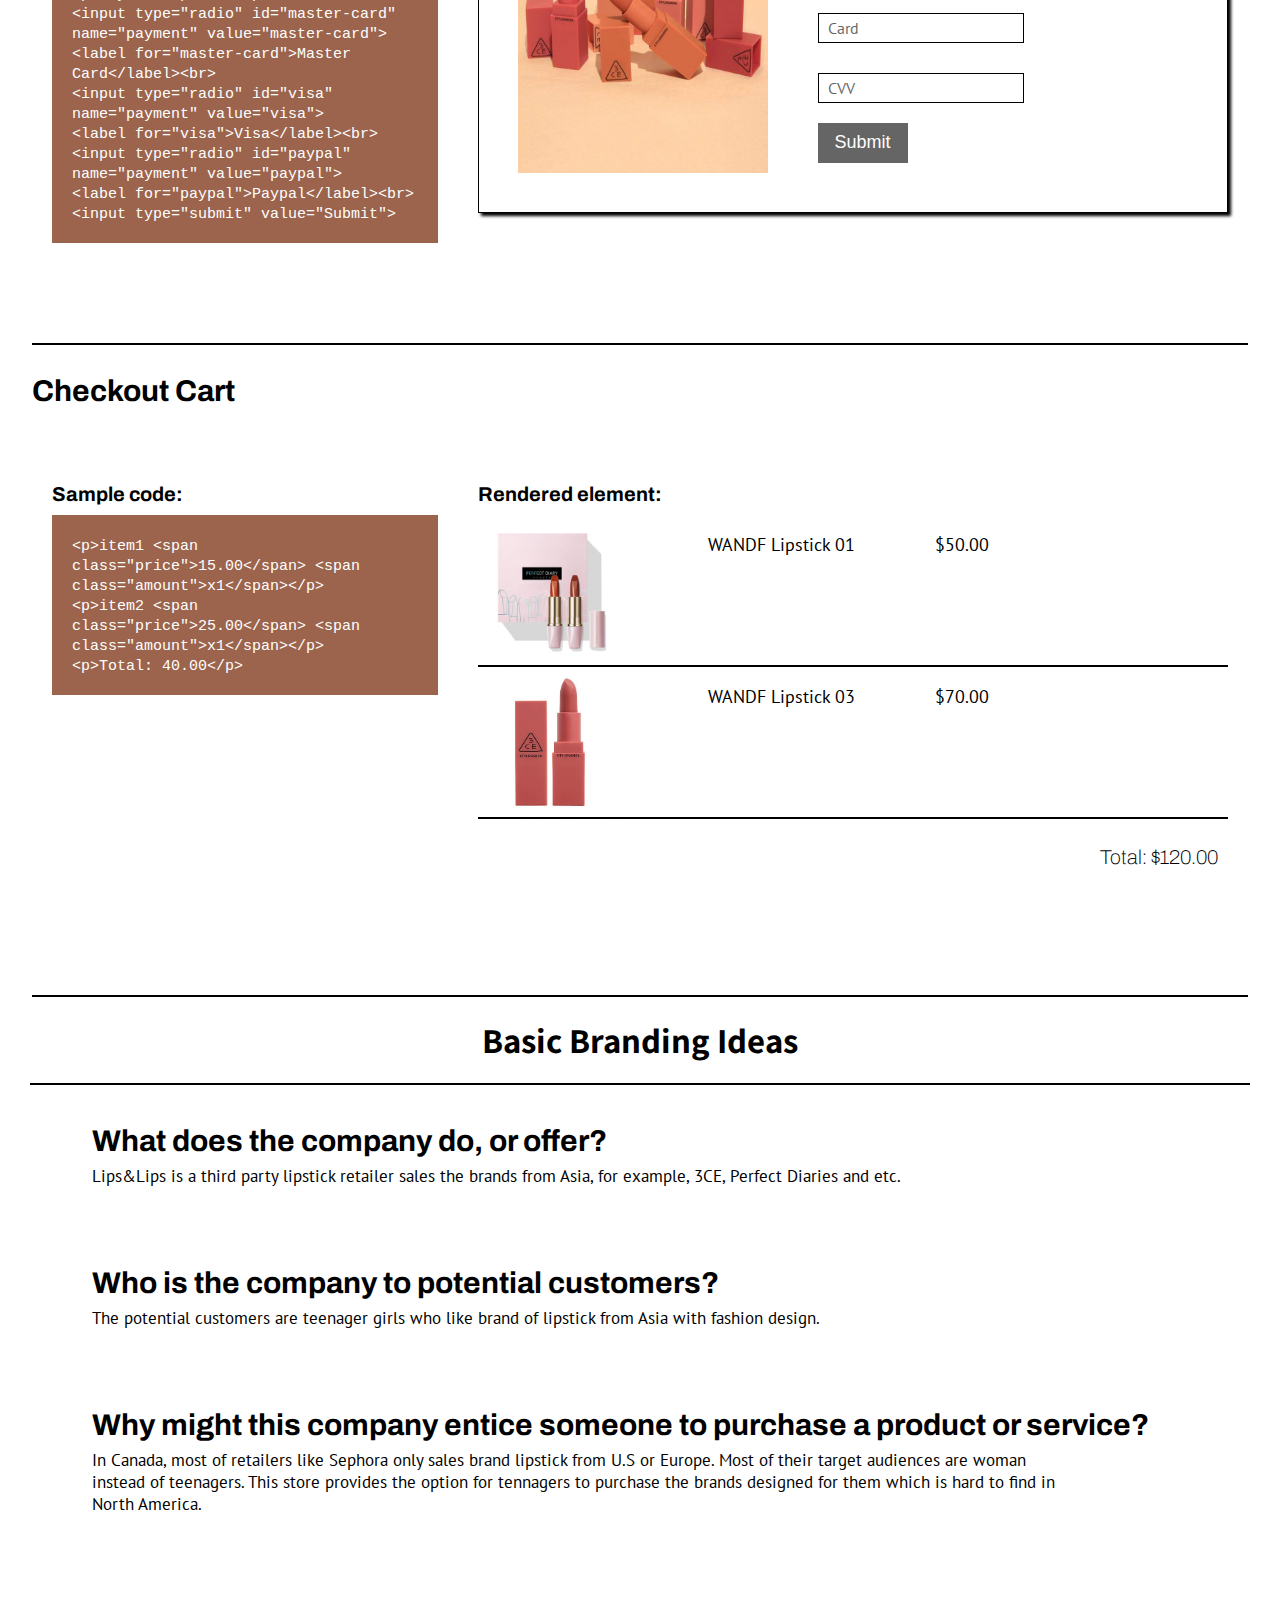
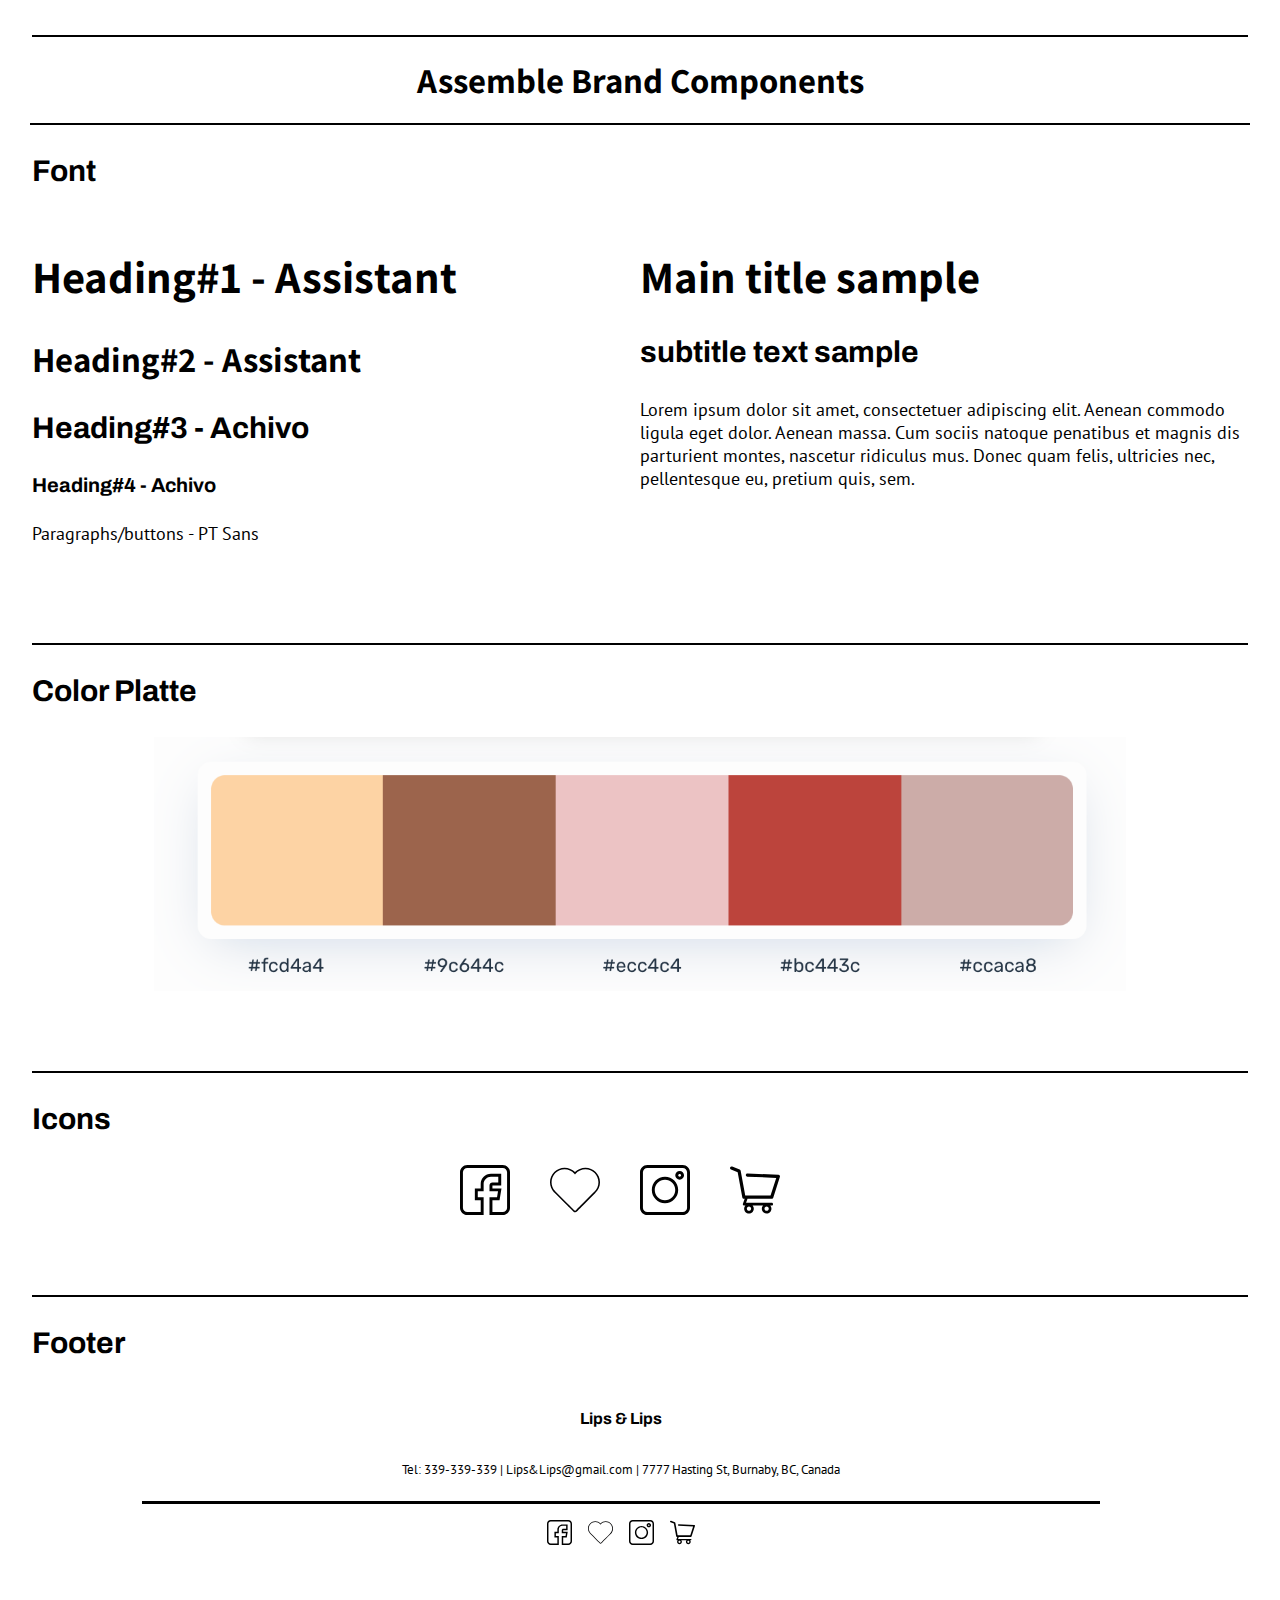
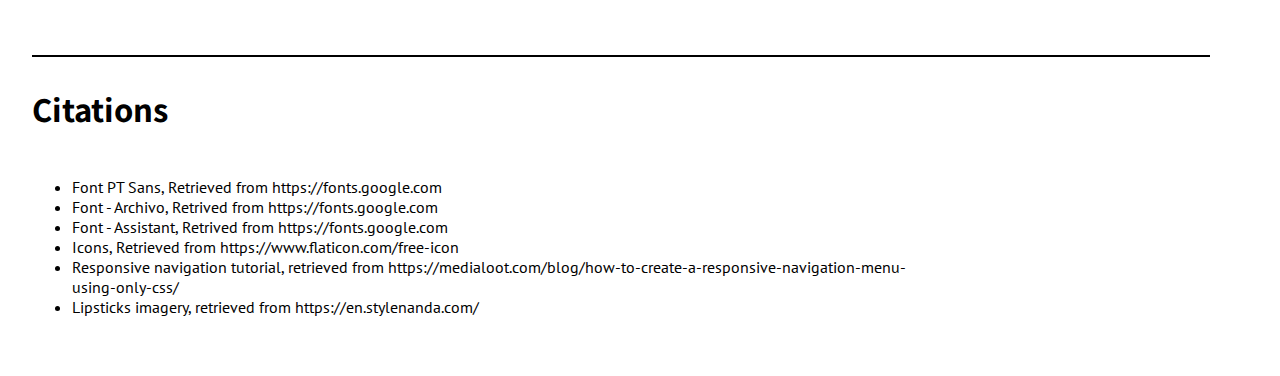
==== commit 8c475024: "add navigation and header for each of new template" ====
--- a/index.html
+++ b/index.html
@@ -31,11 +31,12 @@
 
         <!-- nav menu// -->
         <div class="nav-items">
-            <a href="#interactive_elements" class="nav-link ">Interactive Elements</a>
-            <a href="#text_elements" class="nav-link">Text Elements</a>
-            <a href="#combined_elements" class="nav-link">Combined Elements</a>
-            <a href="product_listing.html" class="nav-link">Product Listing Template</a>
-            <a href="checkout.html" class="nav-link">Checkout Template</a>
+            <a href="home.html" class="nav-link">Home</a>
+            <a href="about_us.html" class="nav-link">About</a>
+            <a href="event.html" class="nav-link">Event</a>
+            <a href="product_listing.html" class="nav-link">Shop</a>
+            <a href="contact.html" class="nav-link">Contact</a>
+            <a href="checkout.html" class="nav-link"><img src="./img/cart.svg" alt=""></a>
         </div>
 
     </nav>
--- a/css/main.css
+++ b/css/main.css
@@ -51,7 +51,7 @@
     color: black;
 }
 
-.code-background{
+.code-background {
     background-color: #9c644c;
     padding: 20px;
 }
@@ -98,7 +98,7 @@
         margin: 0;
         width: 100%;
     }
-    
+
 
 }
 
@@ -255,12 +255,13 @@
     font-weight: 100;
 }
 
-@media (max-width:590px){
-    .cart-box p{
+@media (max-width:590px) {
+    .cart-box p {
         padding-left: 30px;
     }
-    
-    .cart-box p, .cart h4{
+
+    .cart-box p,
+    .cart h4 {
         font-size: 14px;
     }
 }
@@ -287,6 +288,16 @@
     margin-bottom: 40px;
 }
 
+@media (max-width:590px) {
+    .basic-idea h3 {
+        padding-left: 0;
+    }
+
+    .basic-idea p {
+        padding-left: 0px;
+
+    }
+}
 
 .color-platte img {
     width: 80%;
@@ -326,16 +337,16 @@
     width: 100%;
 }
 
-.sg-nav .nav-items a{
-   flex:1 1 10%;
-}
-
-.sg-nav .nav-items{
+.sg-nav .nav-items a {
+    flex: 1 1 10%;
+}
+
+.sg-nav .nav-items {
     justify-content: center;
 }
 
-.sg-title{
+.sg-title {
     margin-top: 130px;
     text-align: center;
     font-size: 60px;
-}+}
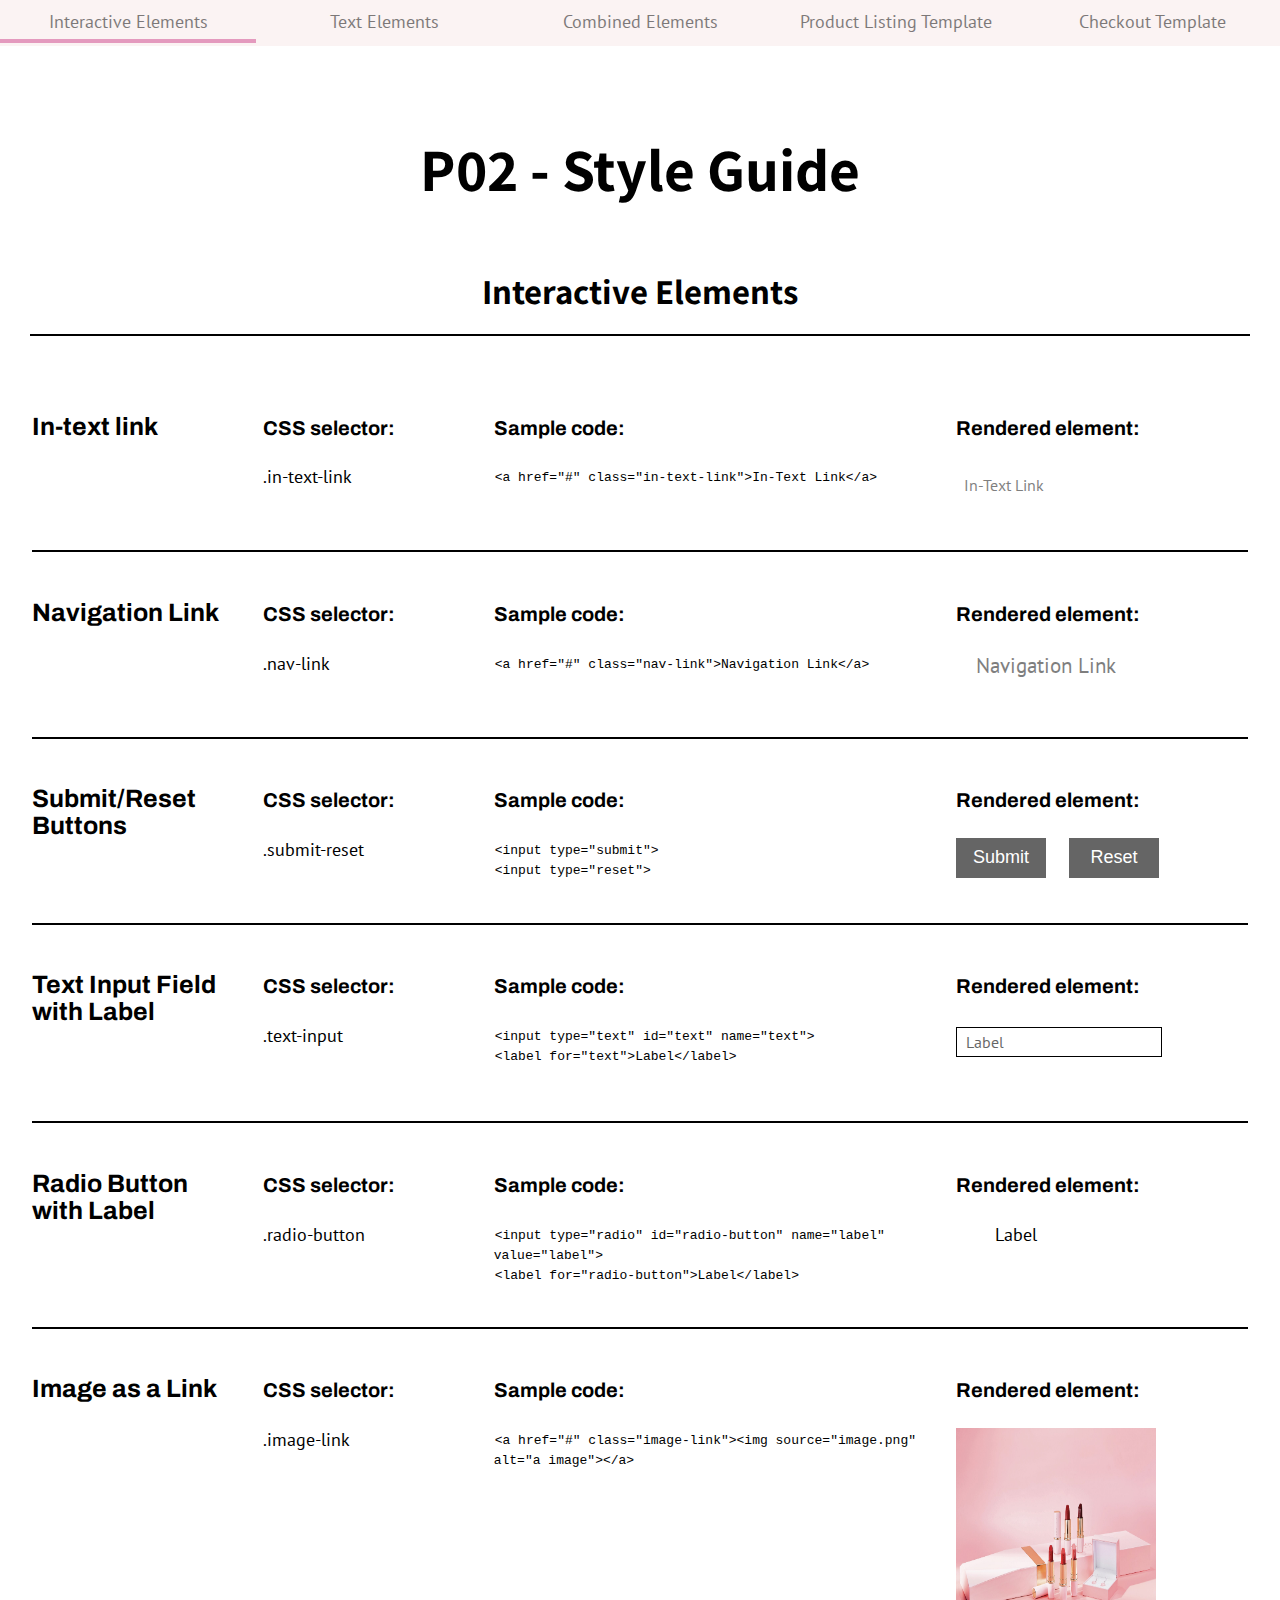
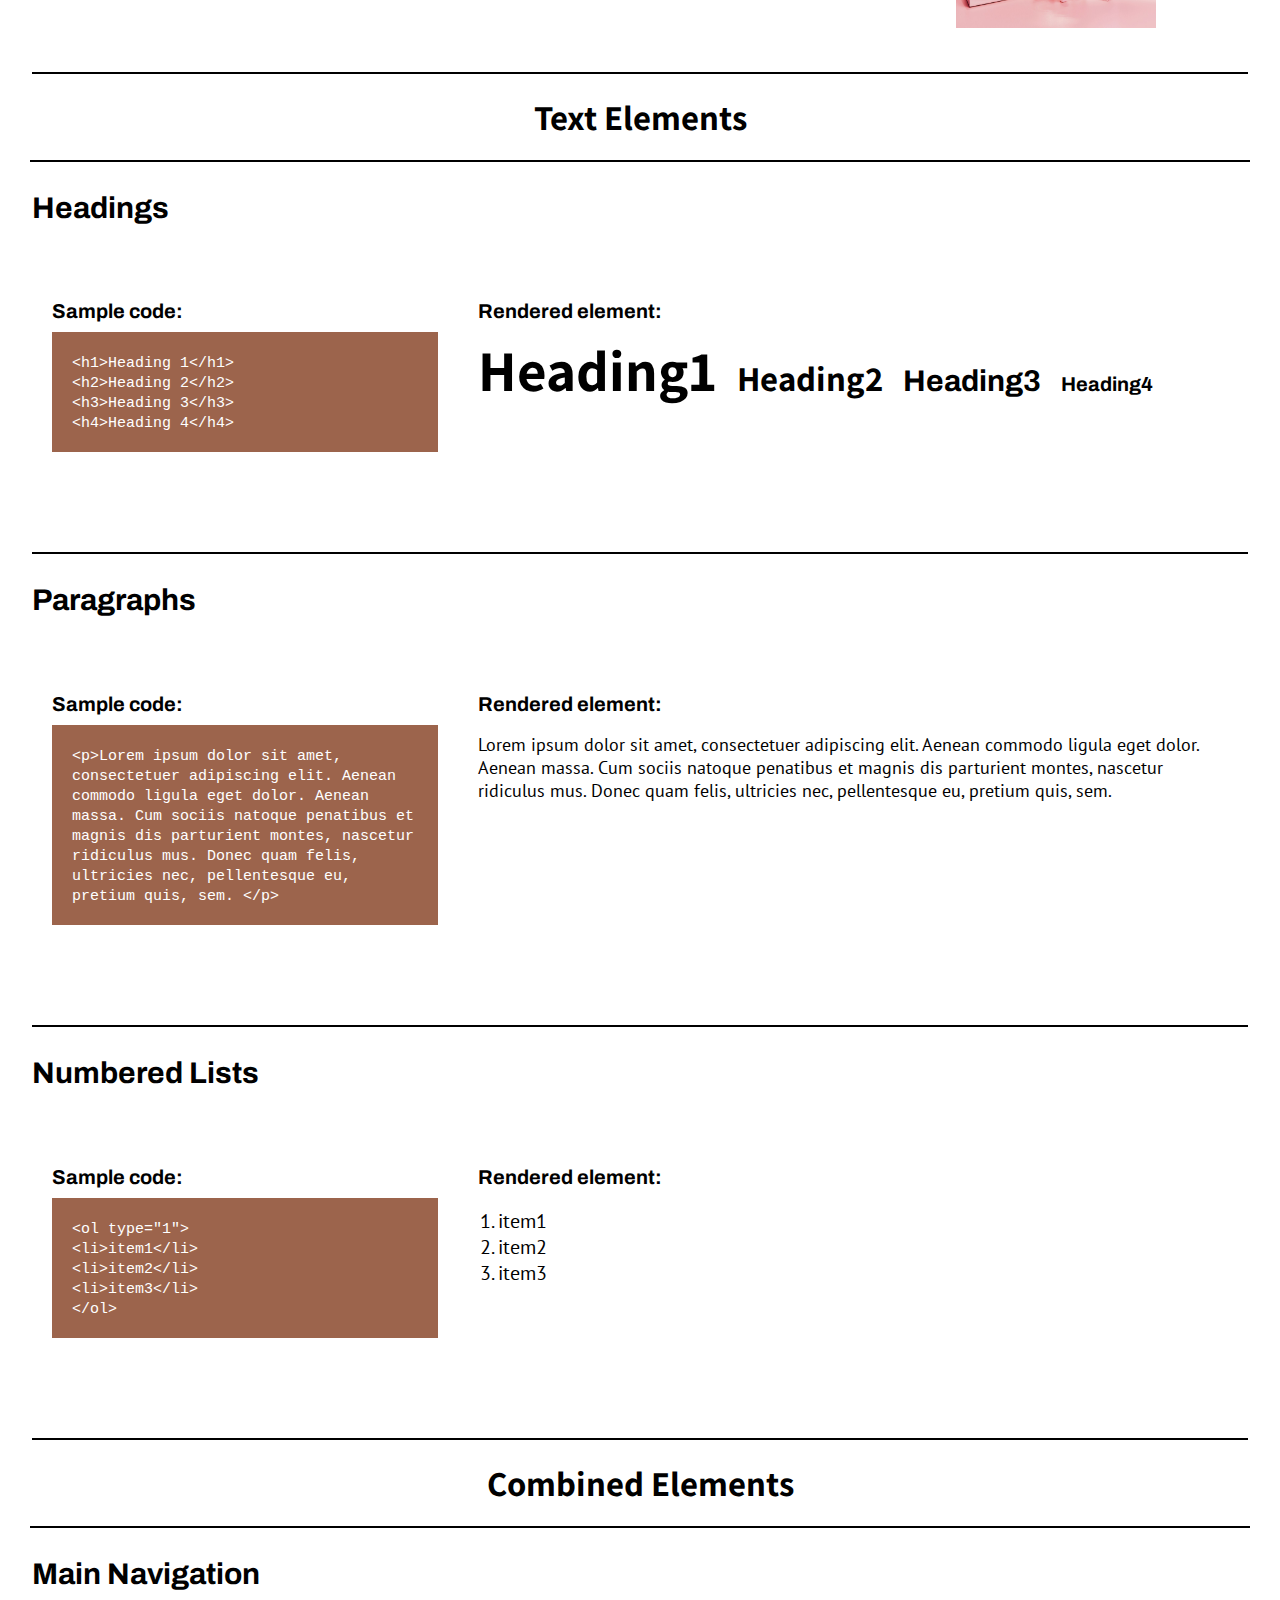
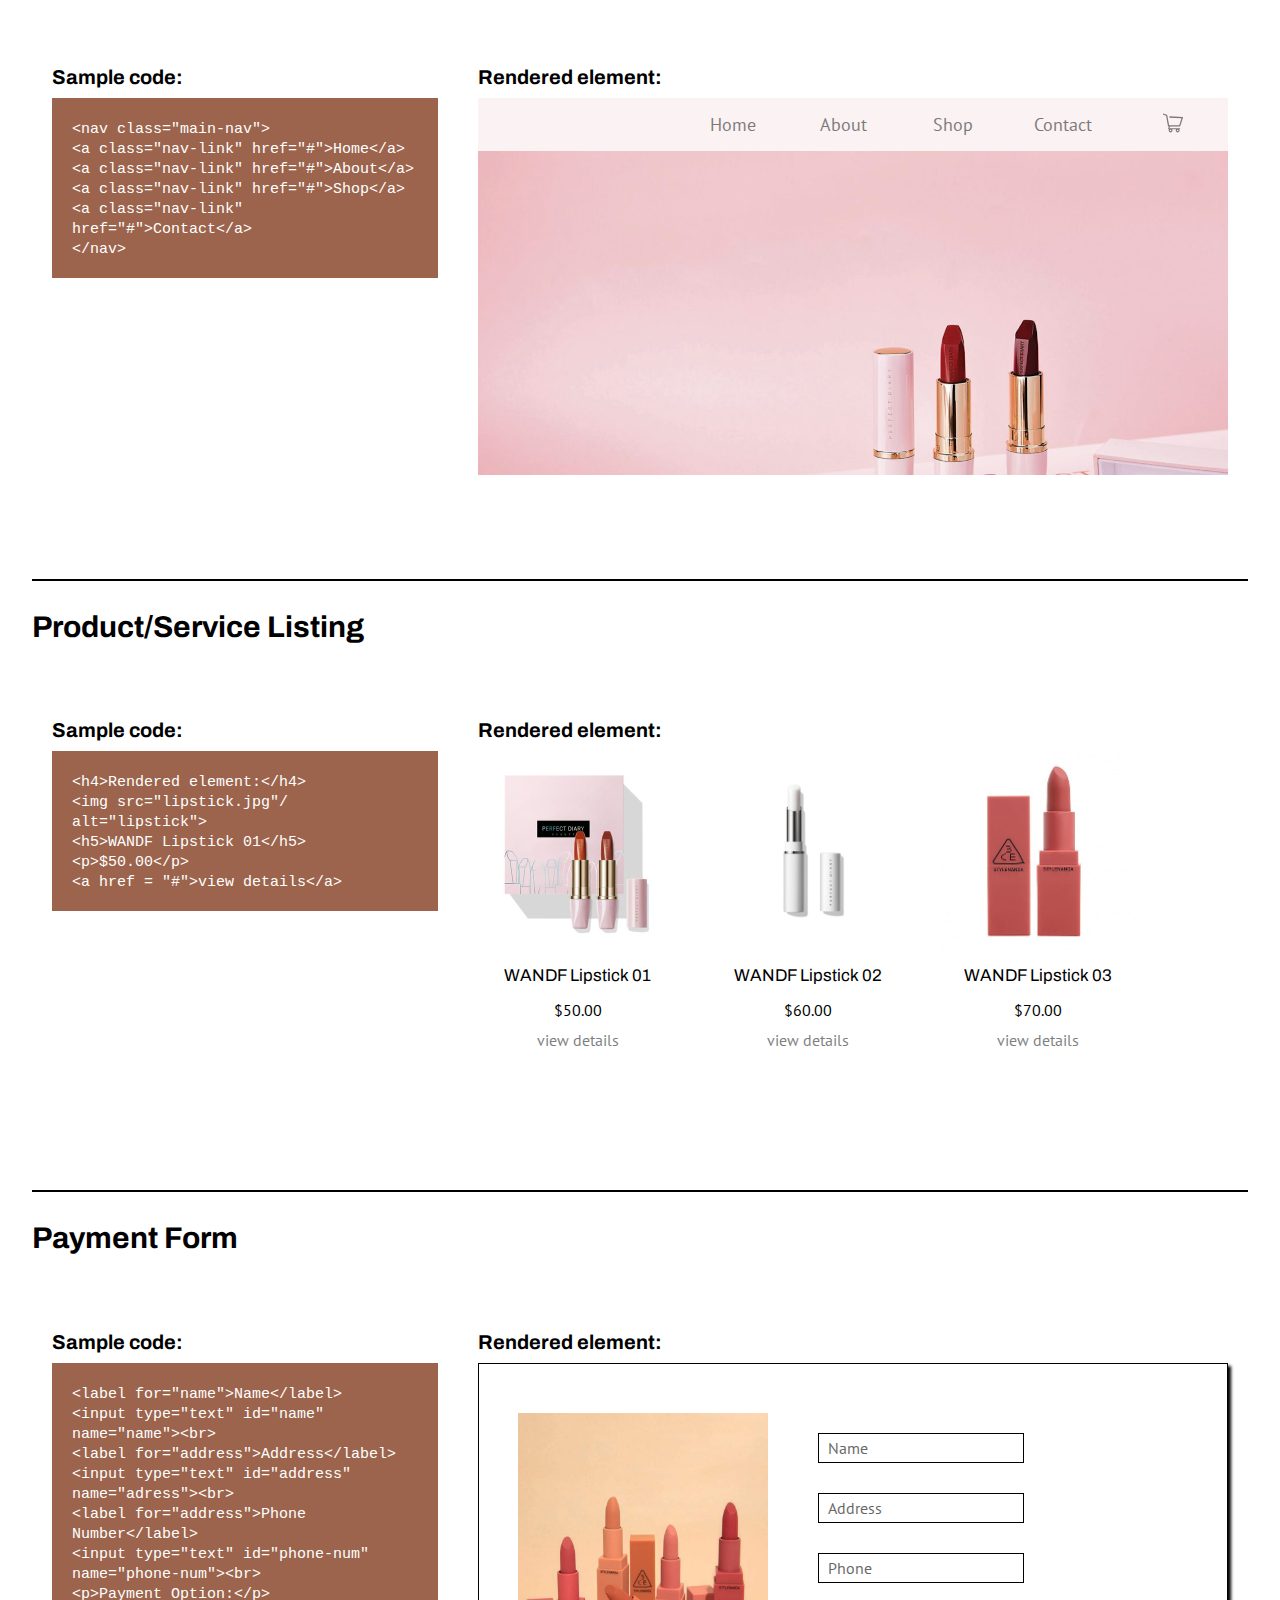
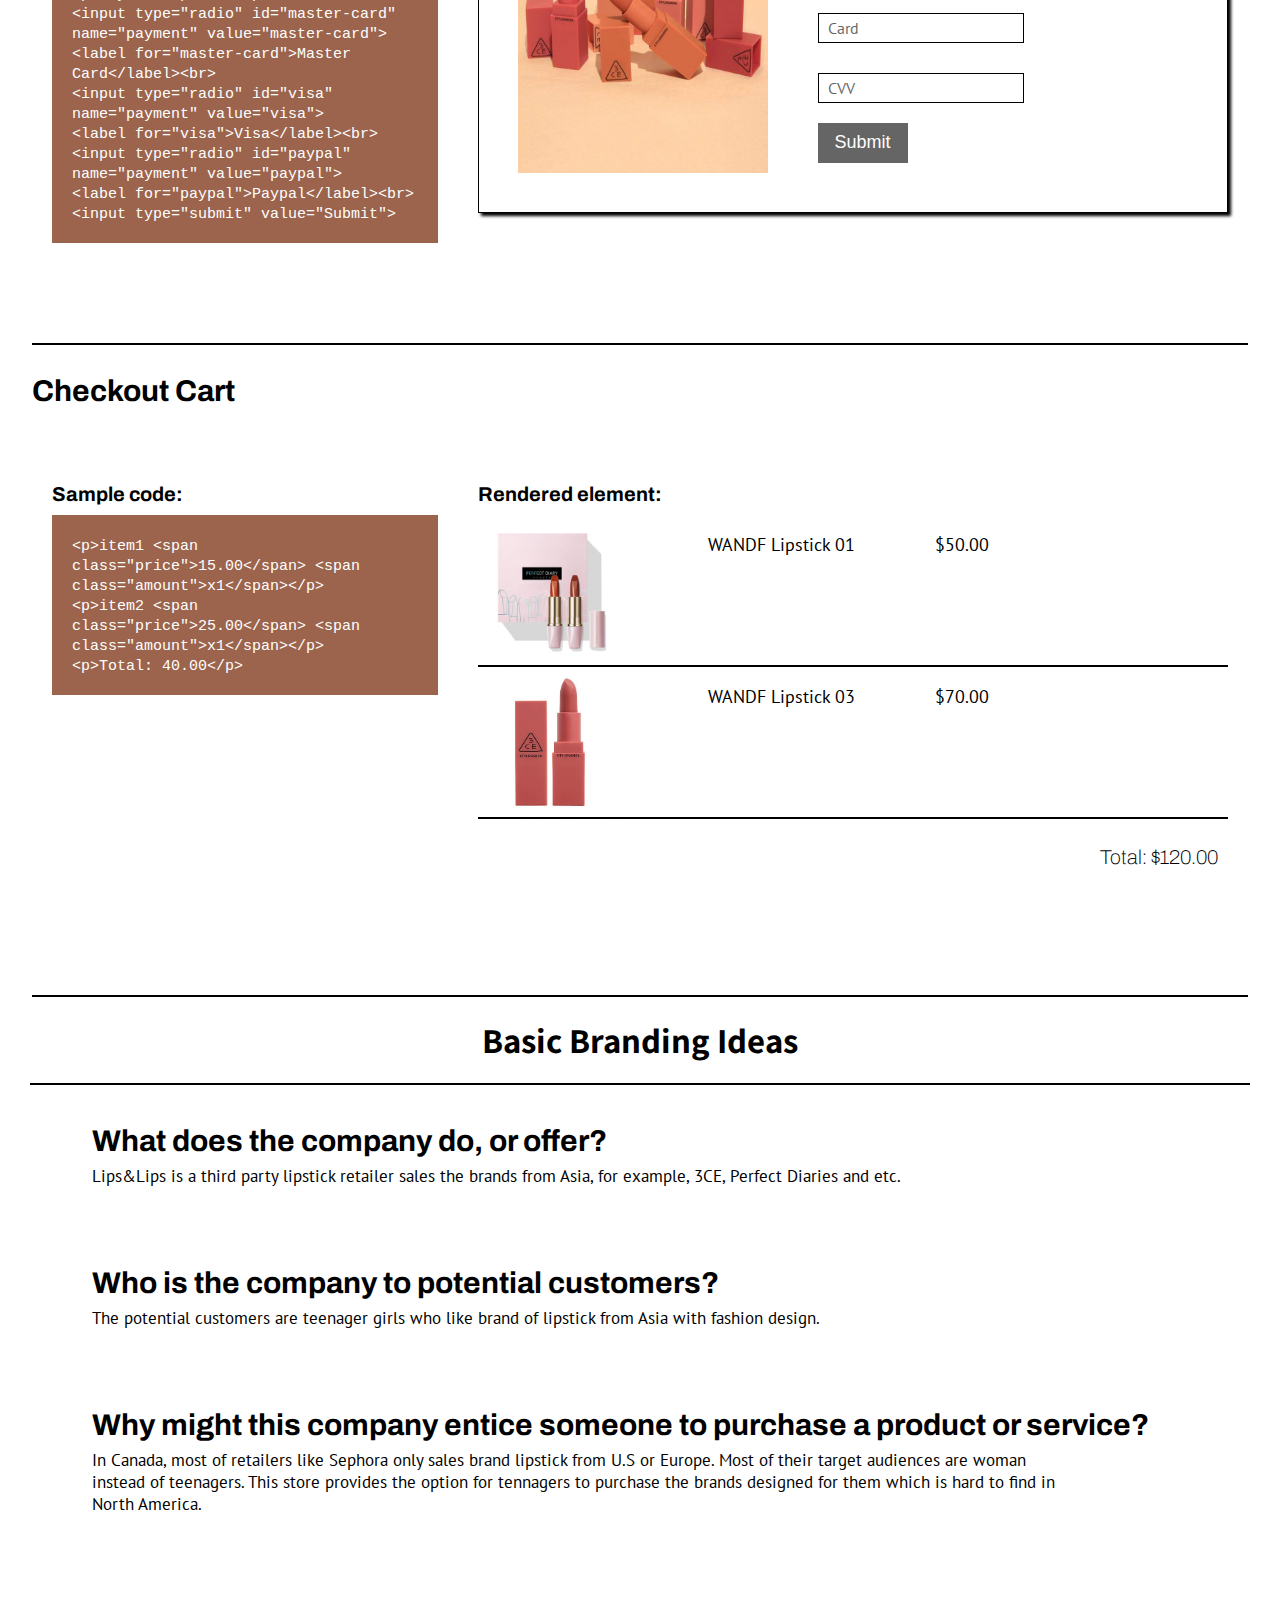
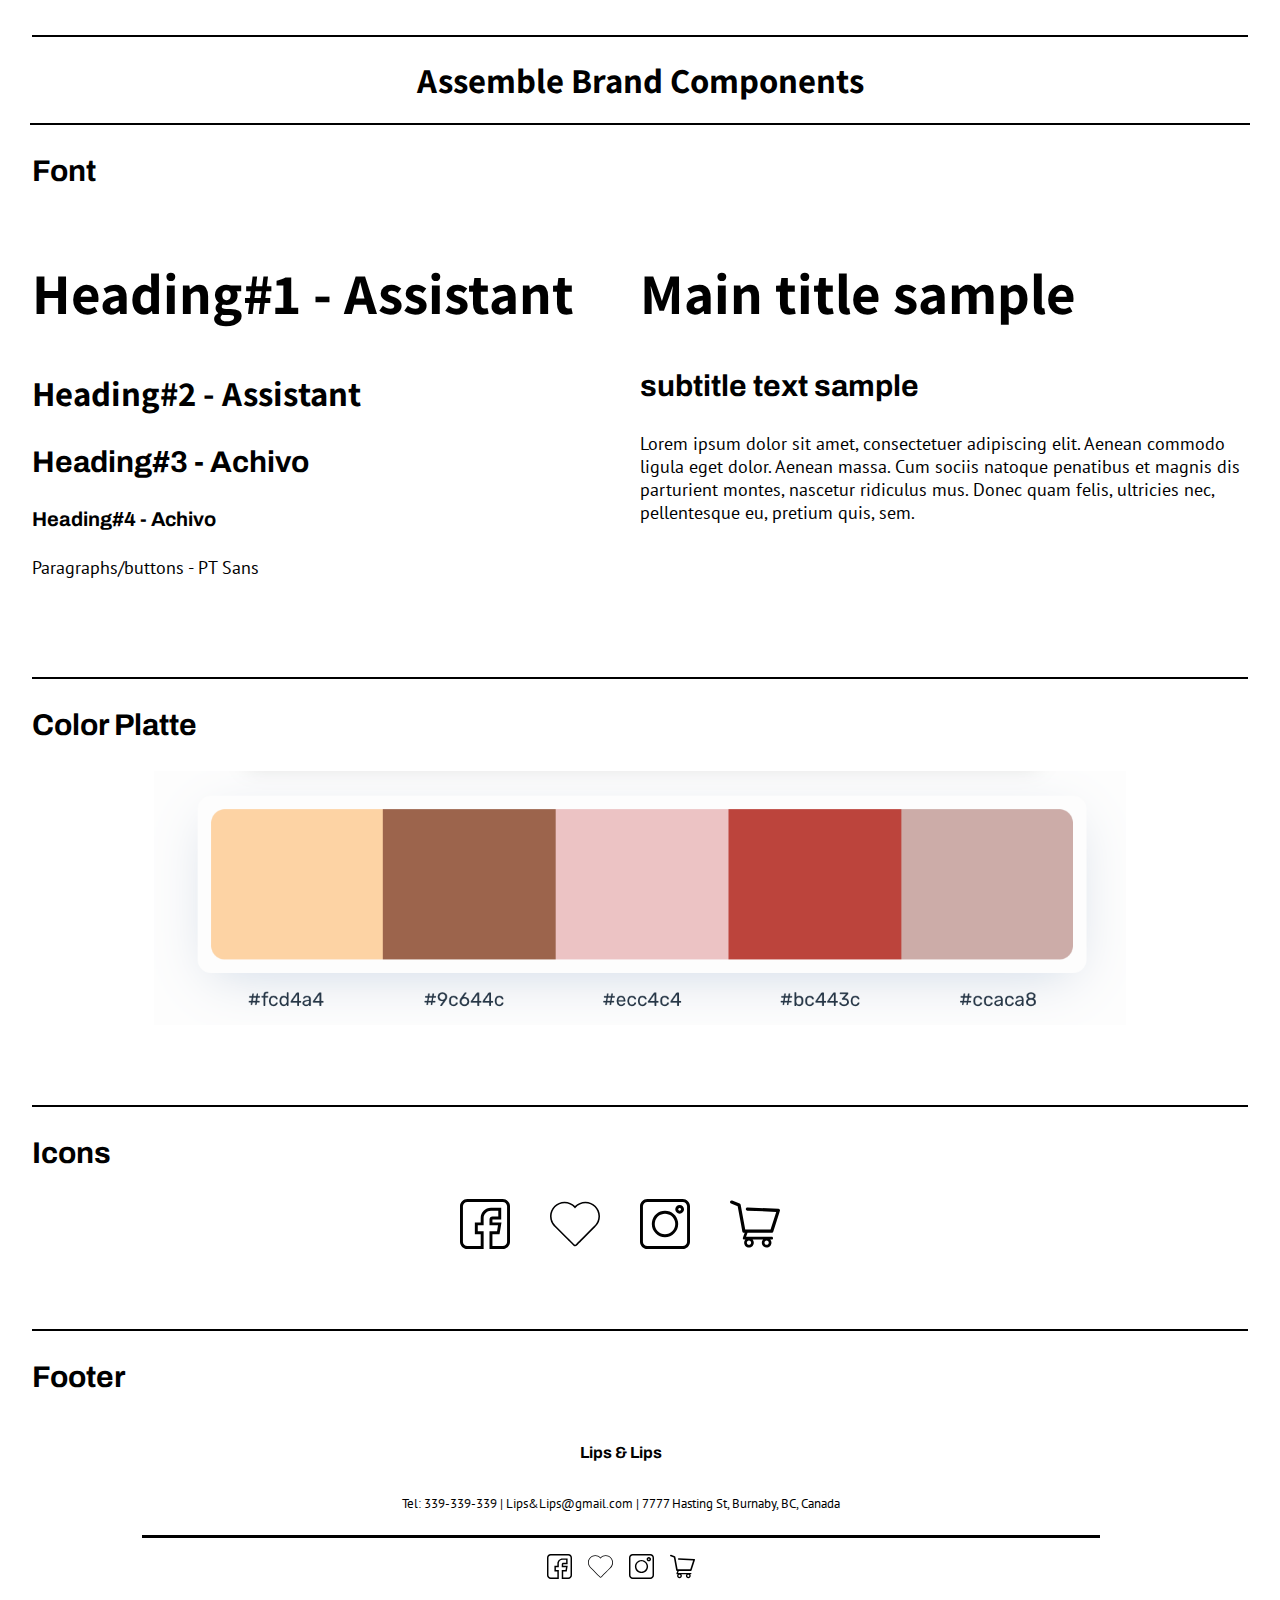
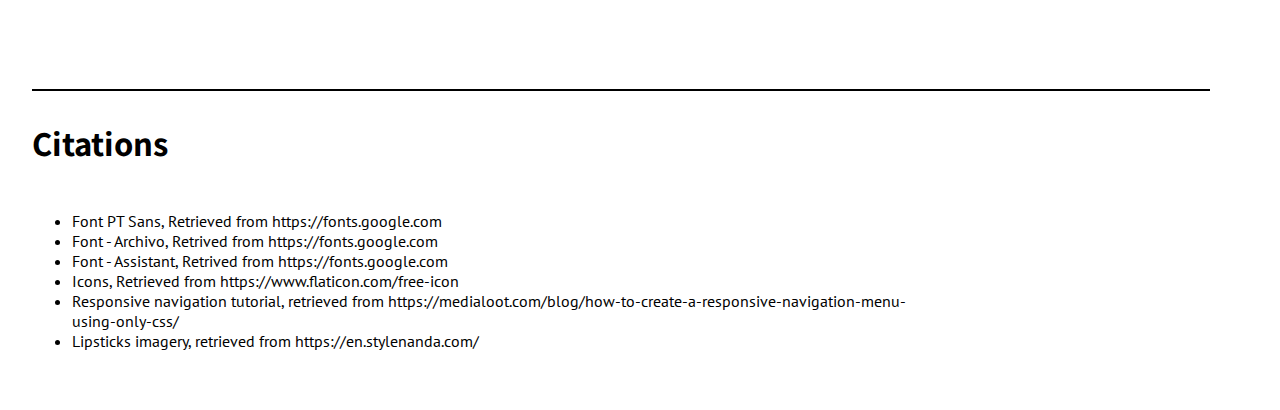
==== commit 1b7da979: "heading changed" ====
--- a/index.html
+++ b/index.html
@@ -31,12 +31,11 @@
 
         <!-- nav menu// -->
         <div class="nav-items">
-            <a href="home.html" class="nav-link">Home</a>
-            <a href="about_us.html" class="nav-link">About</a>
-            <a href="event.html" class="nav-link">Event</a>
-            <a href="product_listing.html" class="nav-link">Shop</a>
-            <a href="contact.html" class="nav-link">Contact</a>
-            <a href="checkout.html" class="nav-link"><img src="./img/cart.svg" alt=""></a>
+            <a href="#interactive_elements" class="nav-link ">Interactive Elements</a>
+            <a href="#text_elements" class="nav-link">Text Elements</a>
+            <a href="#combined_elements" class="nav-link">Combined Elements</a>
+            <a href="product_listing.html" class="nav-link">Product Listing Template</a>
+            <a href="checkout.html" class="nav-link">Checkout Template</a>
         </div>
 
     </nav>
@@ -437,7 +436,8 @@
                     <code>
                         &lt;p>item1 &lt;span class="price"&gt;15.00&lt;/span&gt; &lt;span class="amount"&gt;x1&lt;/span&gt;&lt;/p&gt;<br>
                         &lt;p>item2 &lt;span class="price"&gt;25.00&lt;/span&gt; &lt;span class="amount"&gt;x1&lt;/span&gt;&lt;/p&gt;<br>
-                        &lt;p&gt;Total: 40.00&lt;/p&gt;</code></div>
+                        &lt;p&gt;Total: 40.00&lt;/p&gt;</code>
+                </div>
             </div>
 
             <div class="element-box">
@@ -561,6 +561,4 @@
 
 
 
-</body>
-
-</html>
+</body></html>
--- a/css/main.css
+++ b/css/main.css
@@ -20,7 +20,7 @@
 }
 
 h1 {
-    font-size: 45px;
+    font-size: 4.5vw;
 }
 
 h2 {
--- a/css/grid.css
+++ b/css/grid.css
@@ -131,6 +131,7 @@
 .sample-heading {
     display: flex;
     align-items: baseline;
+    flex-wrap: wrap;
 }
 
 .sample-heading h1,
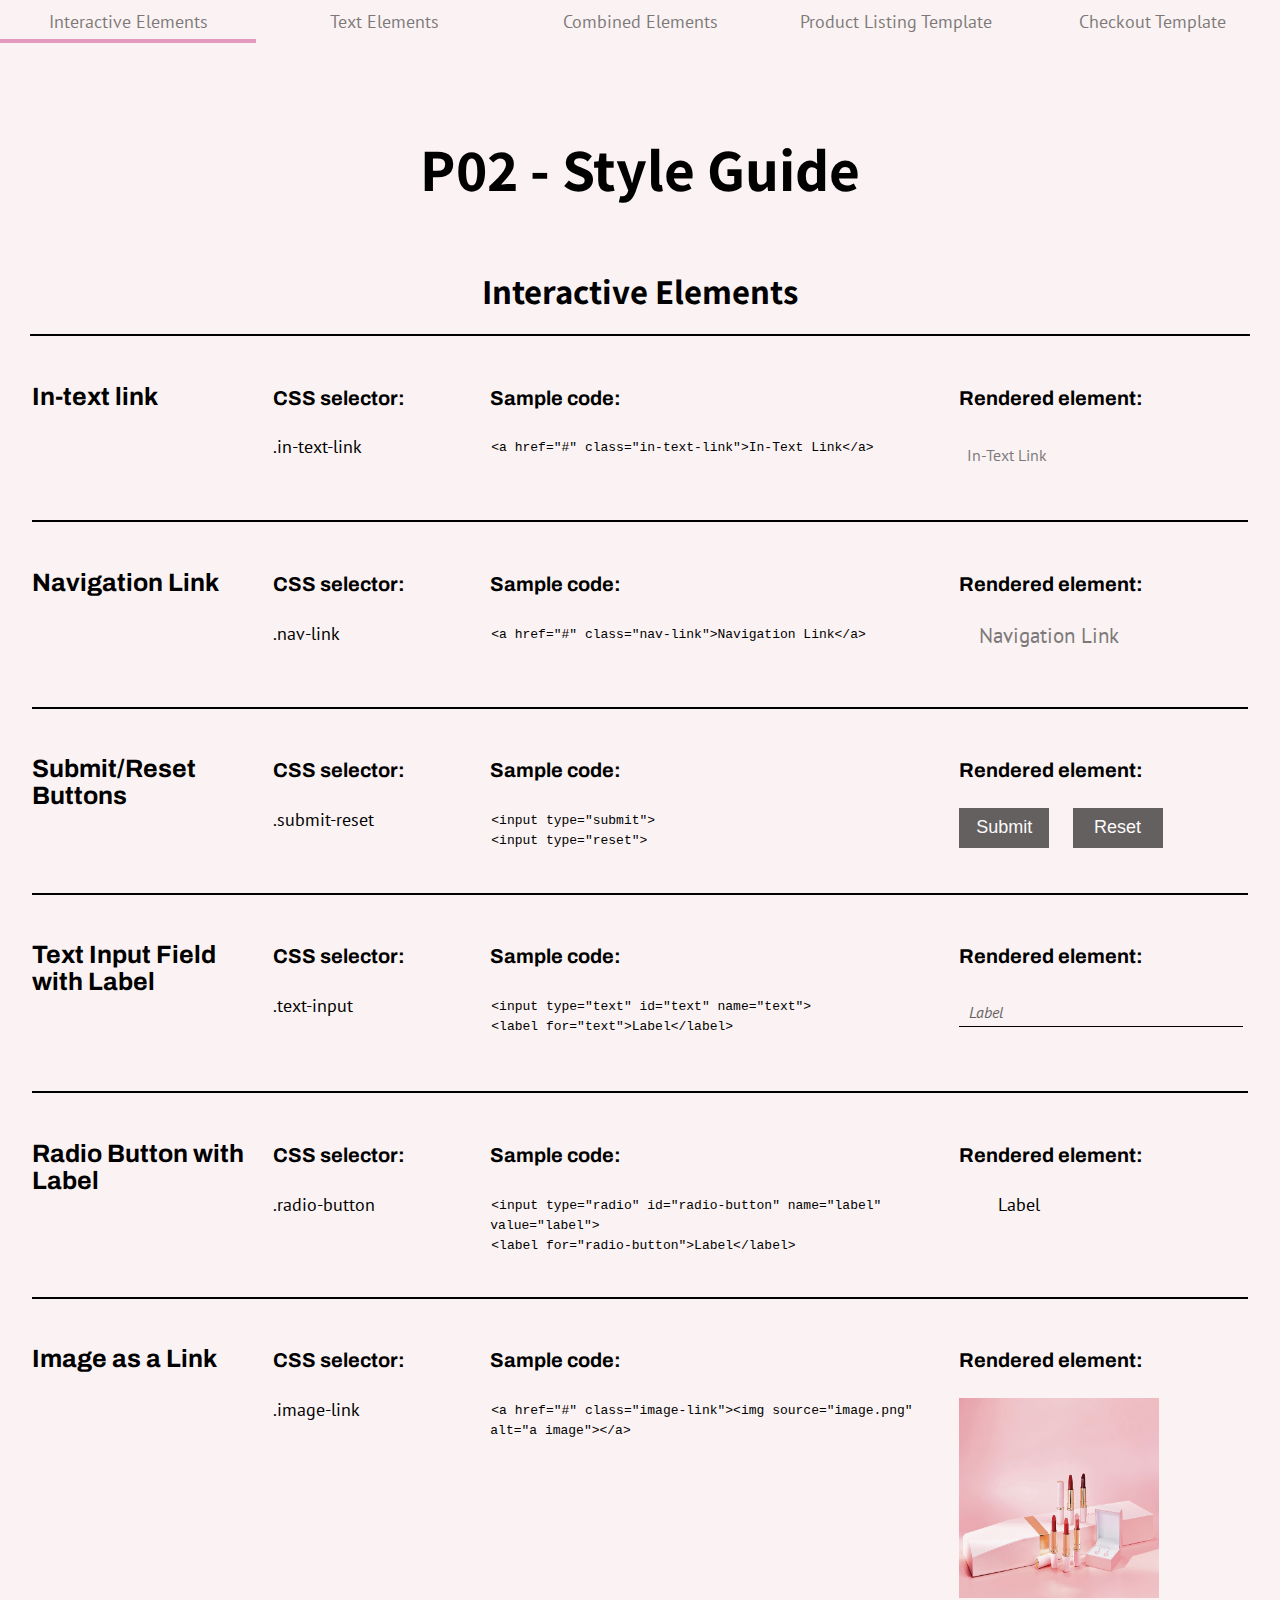
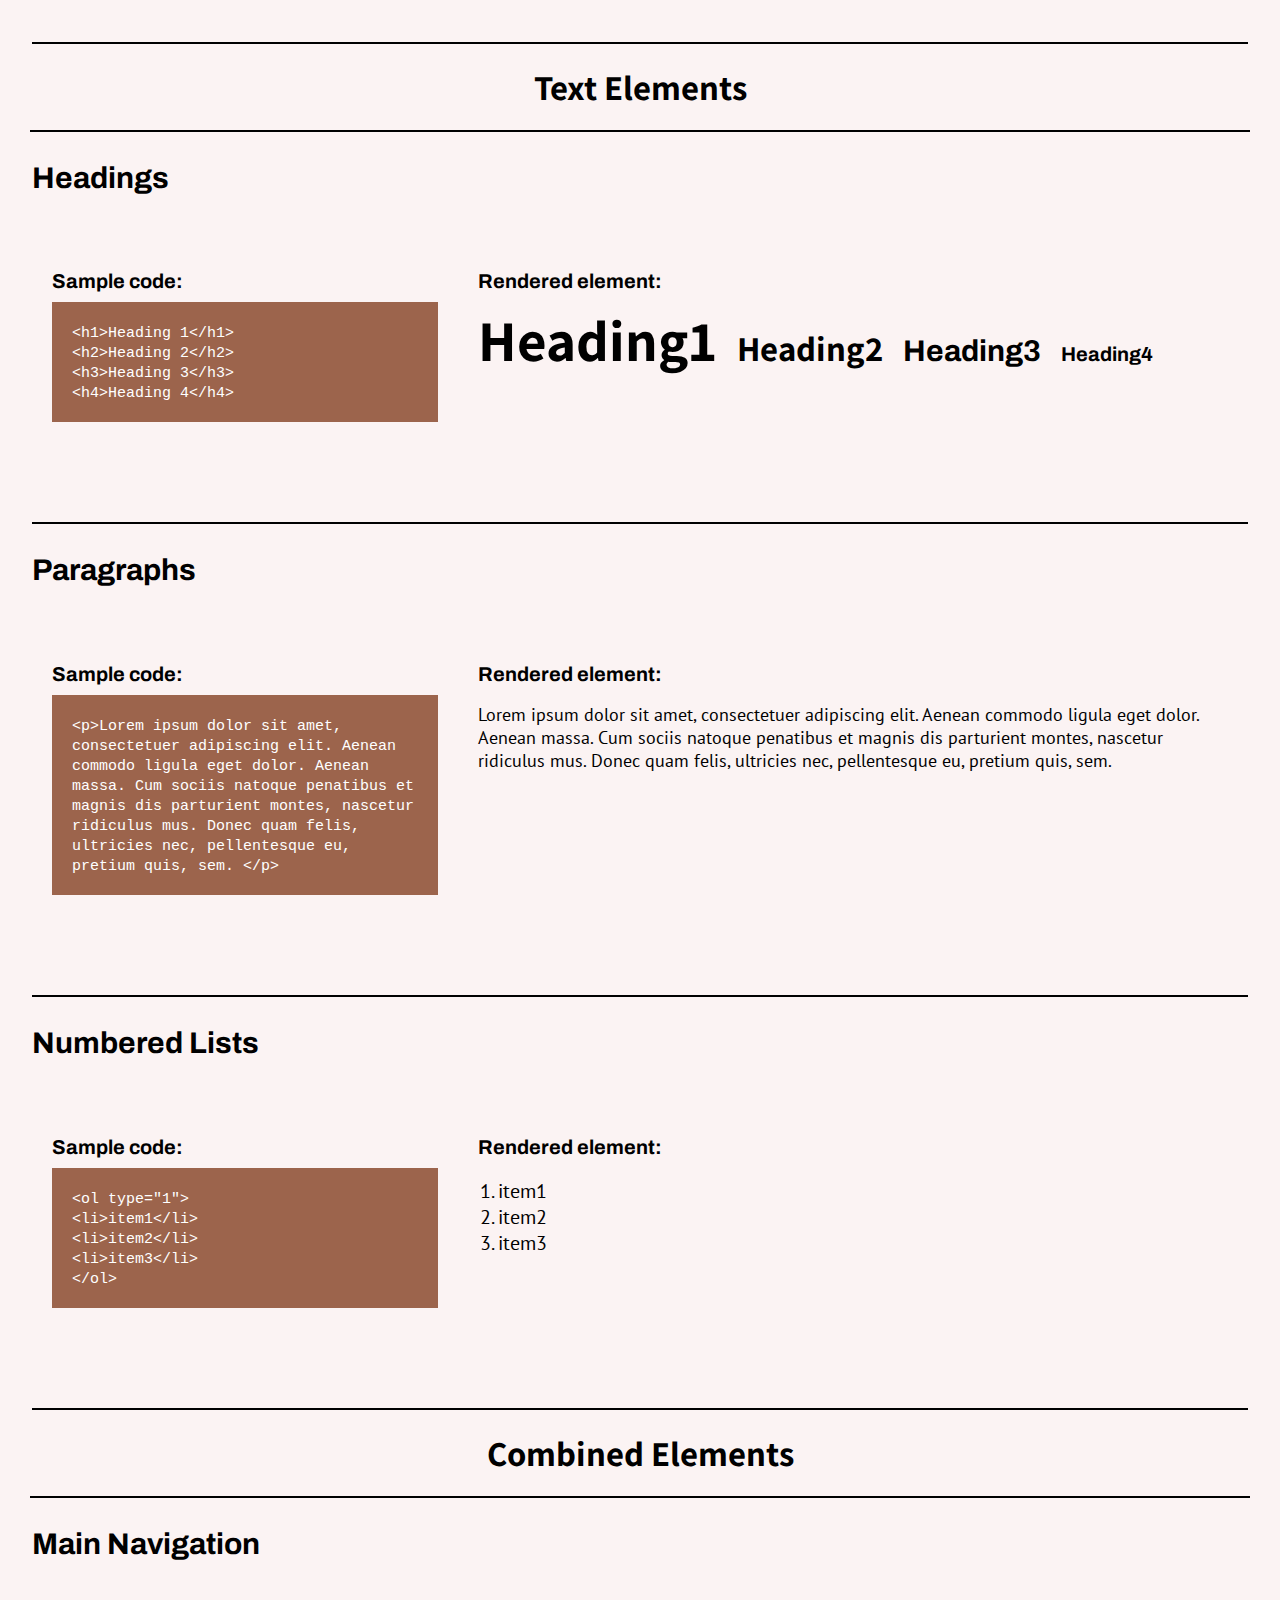
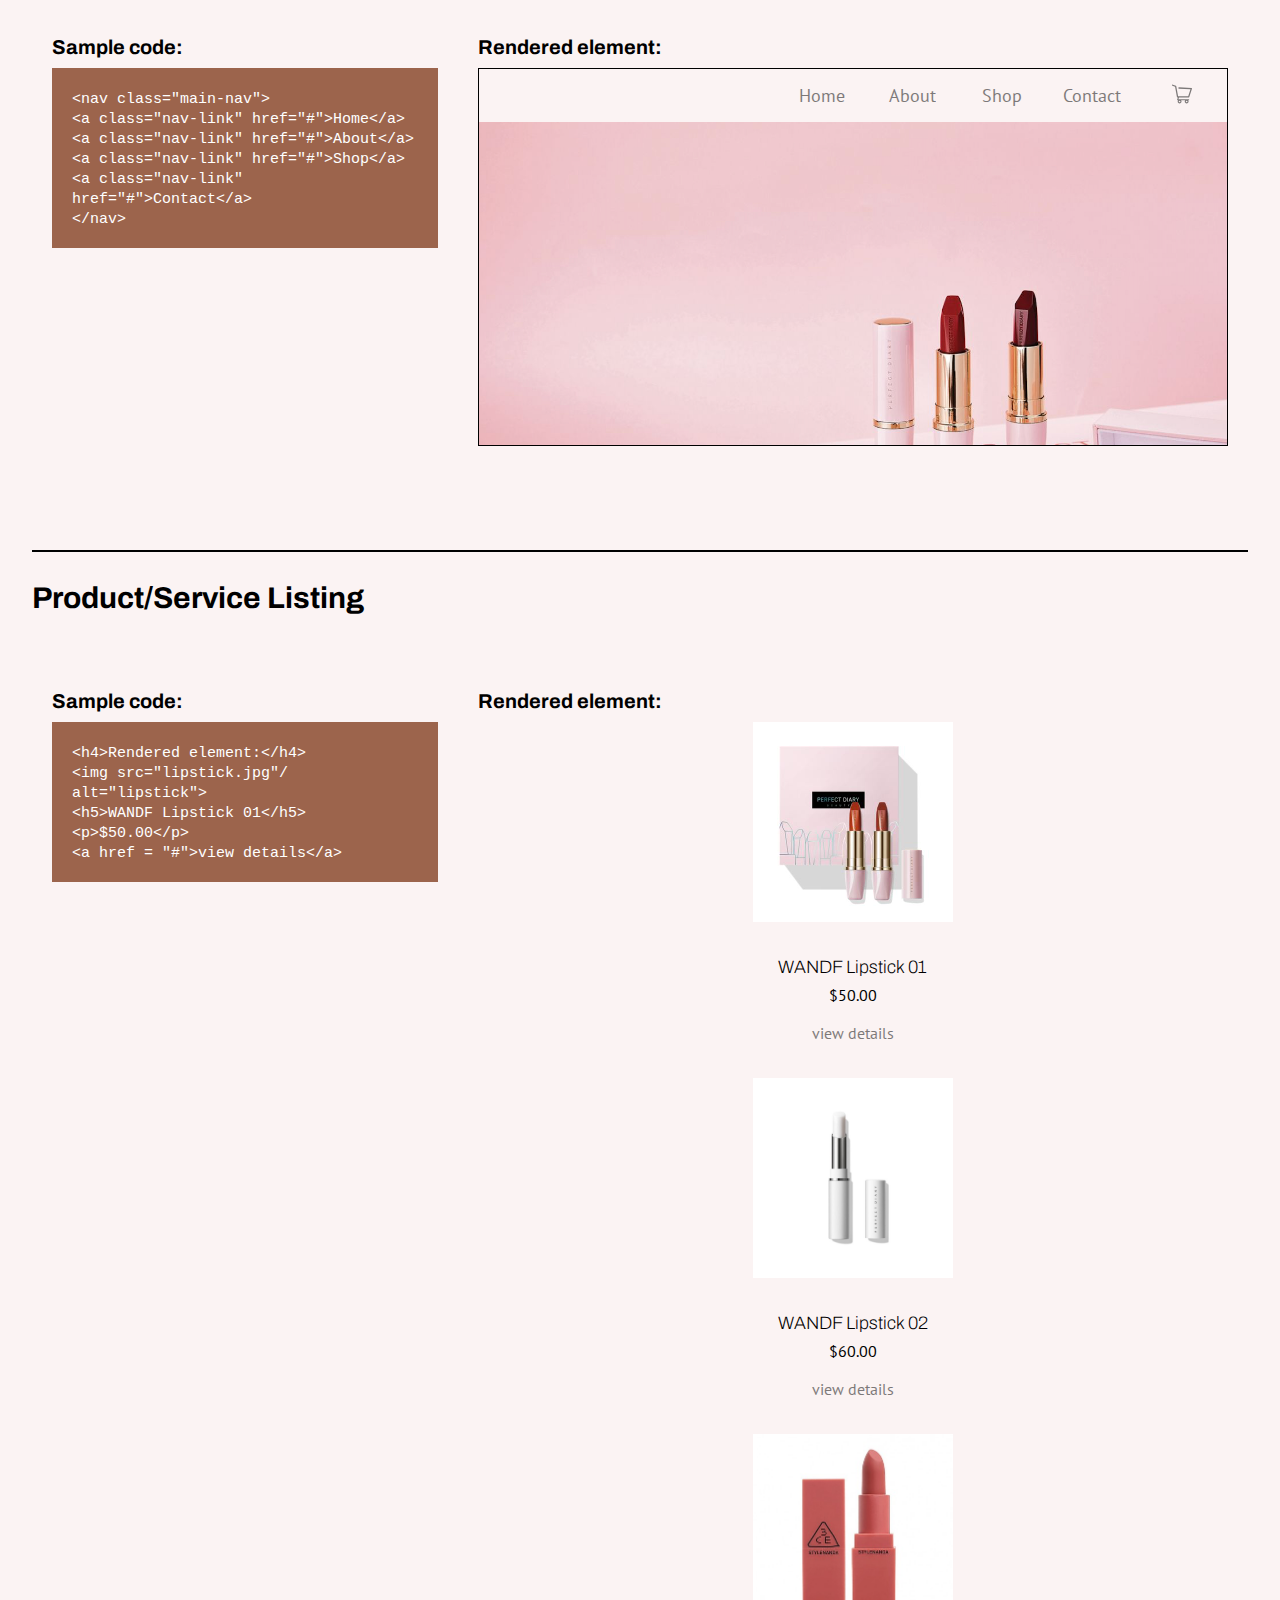
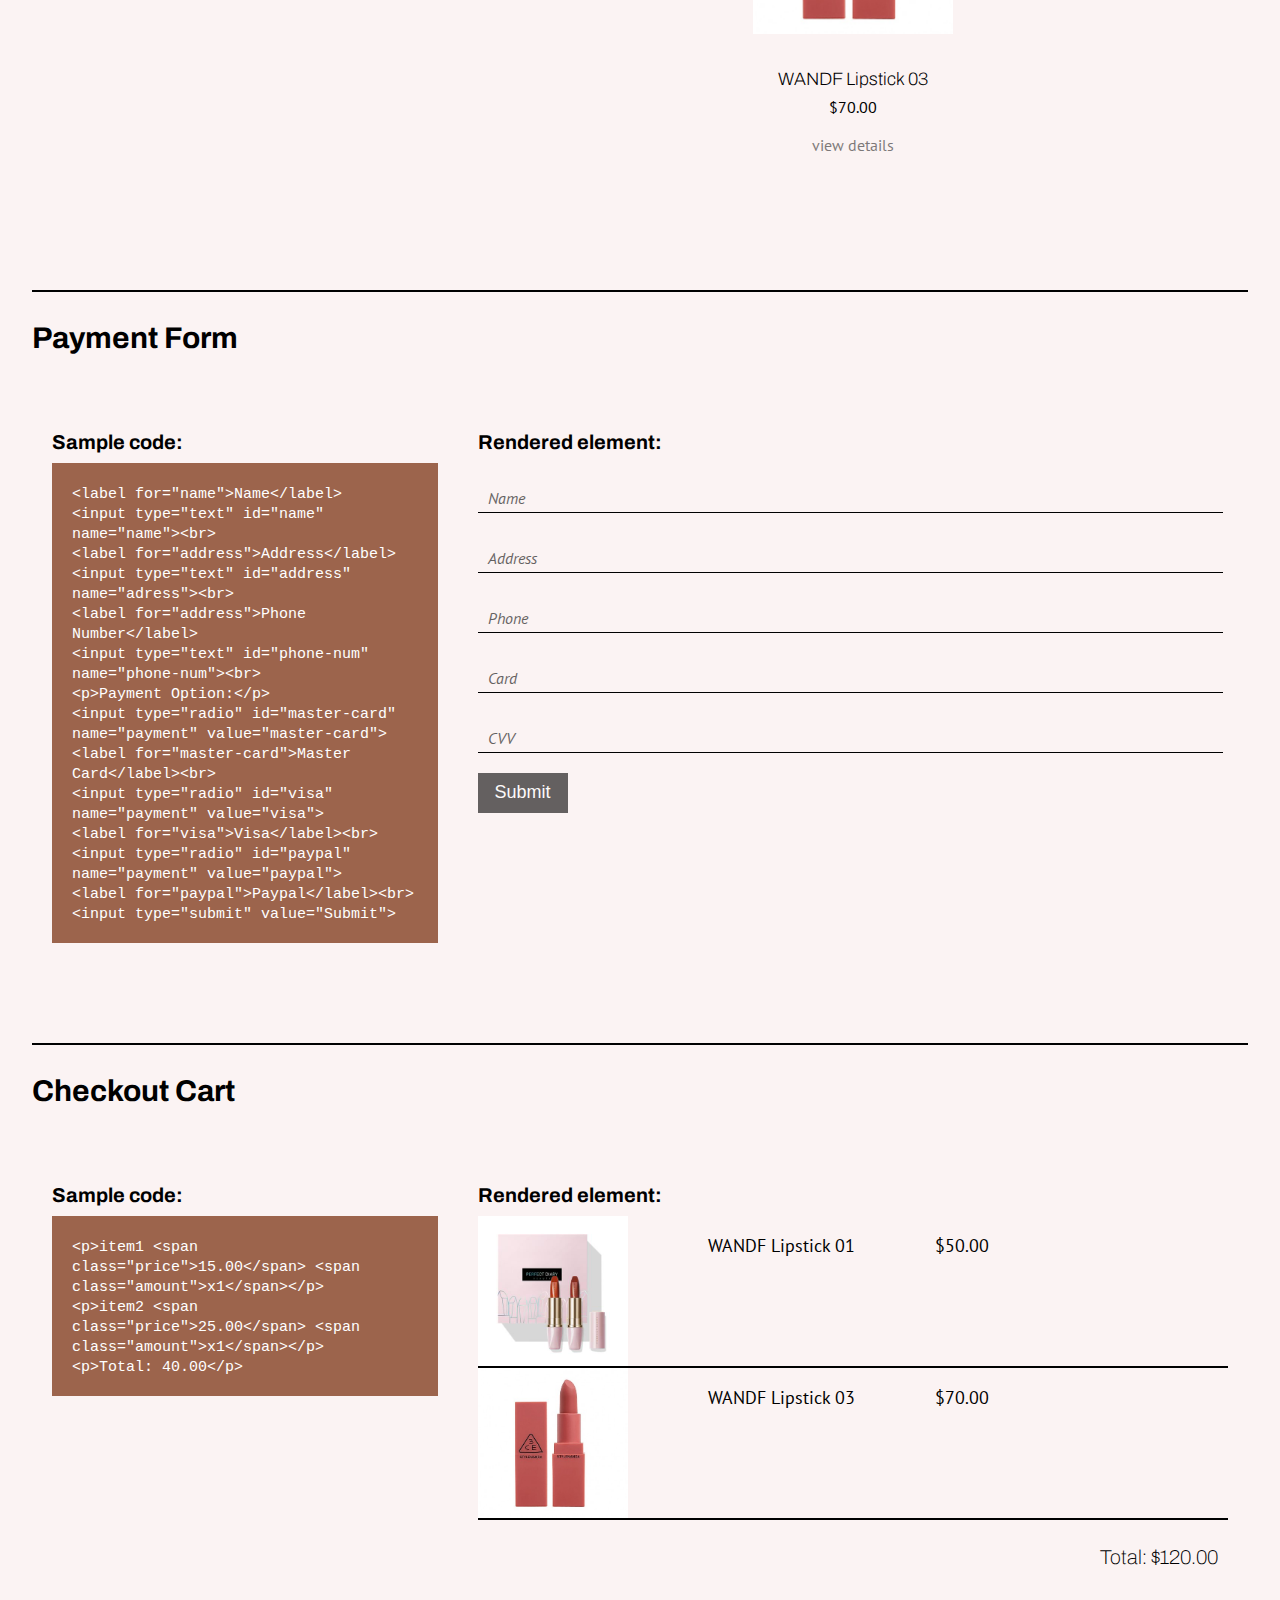
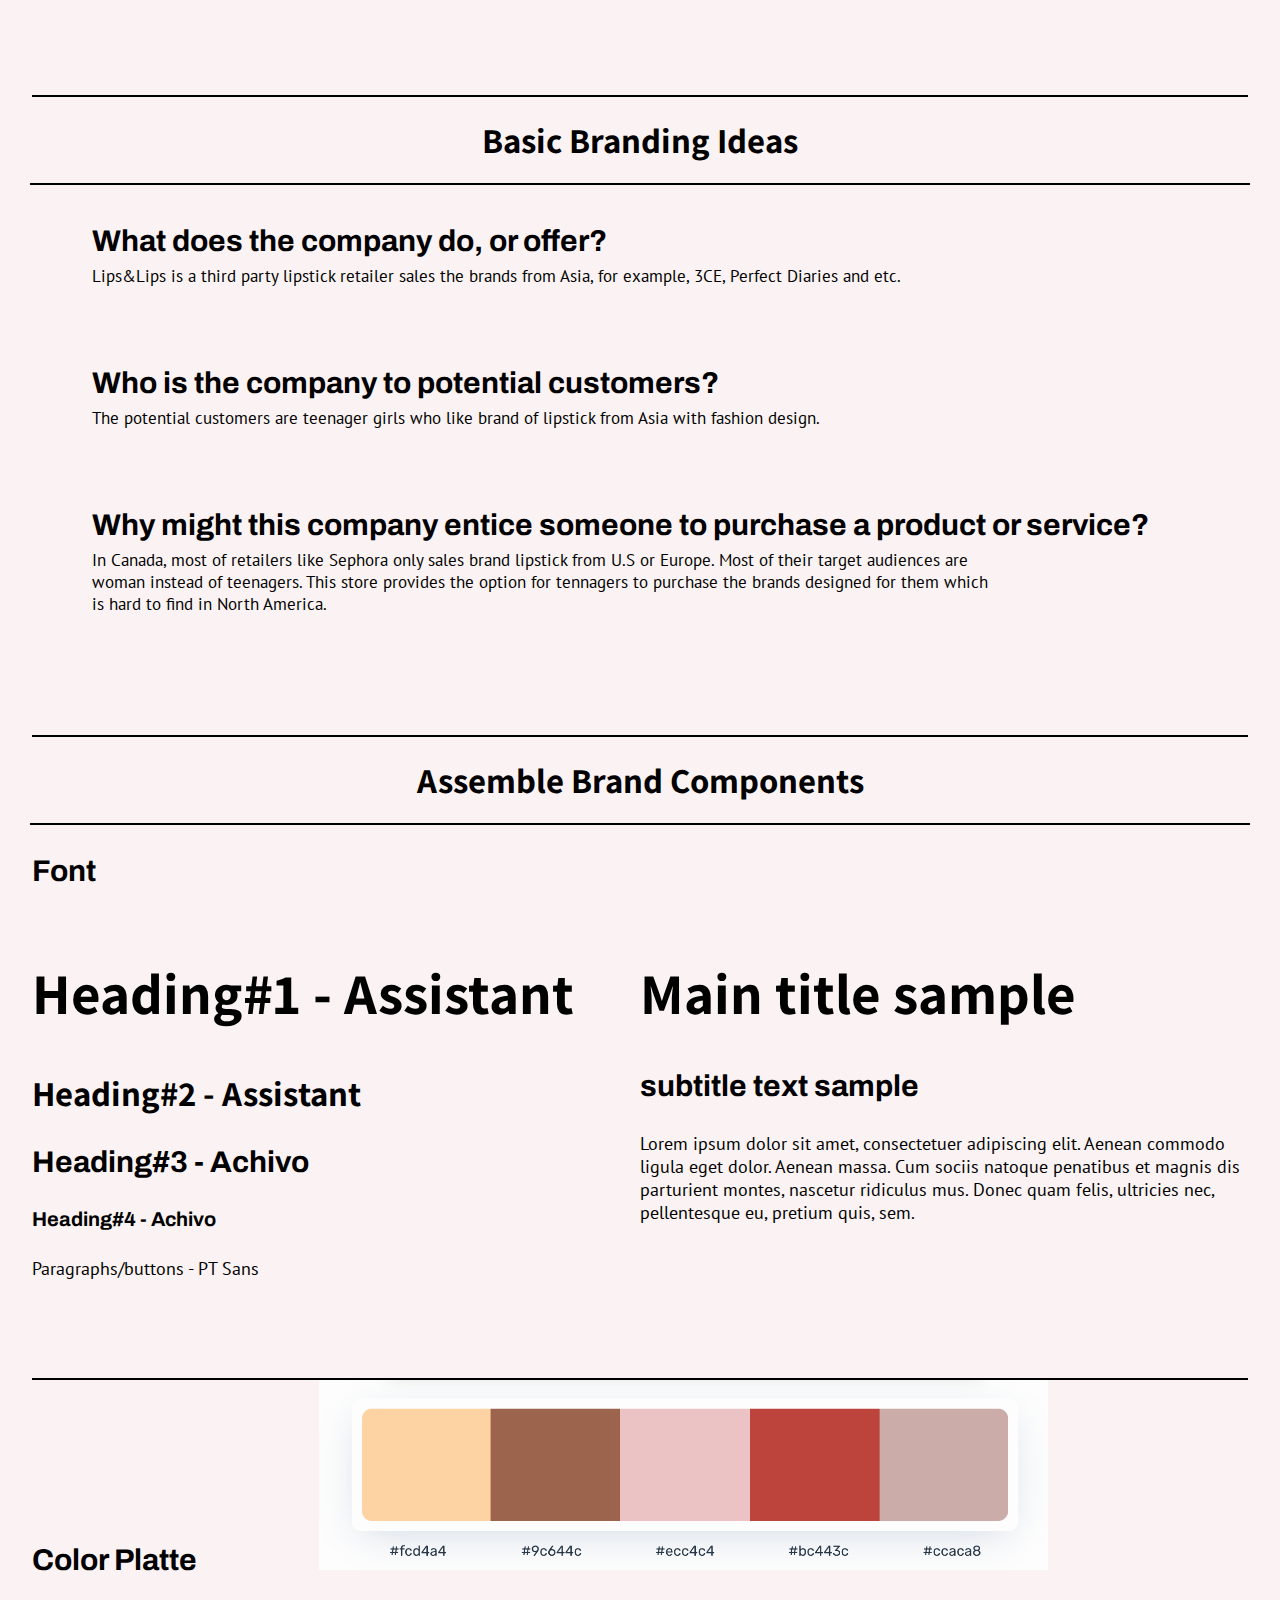
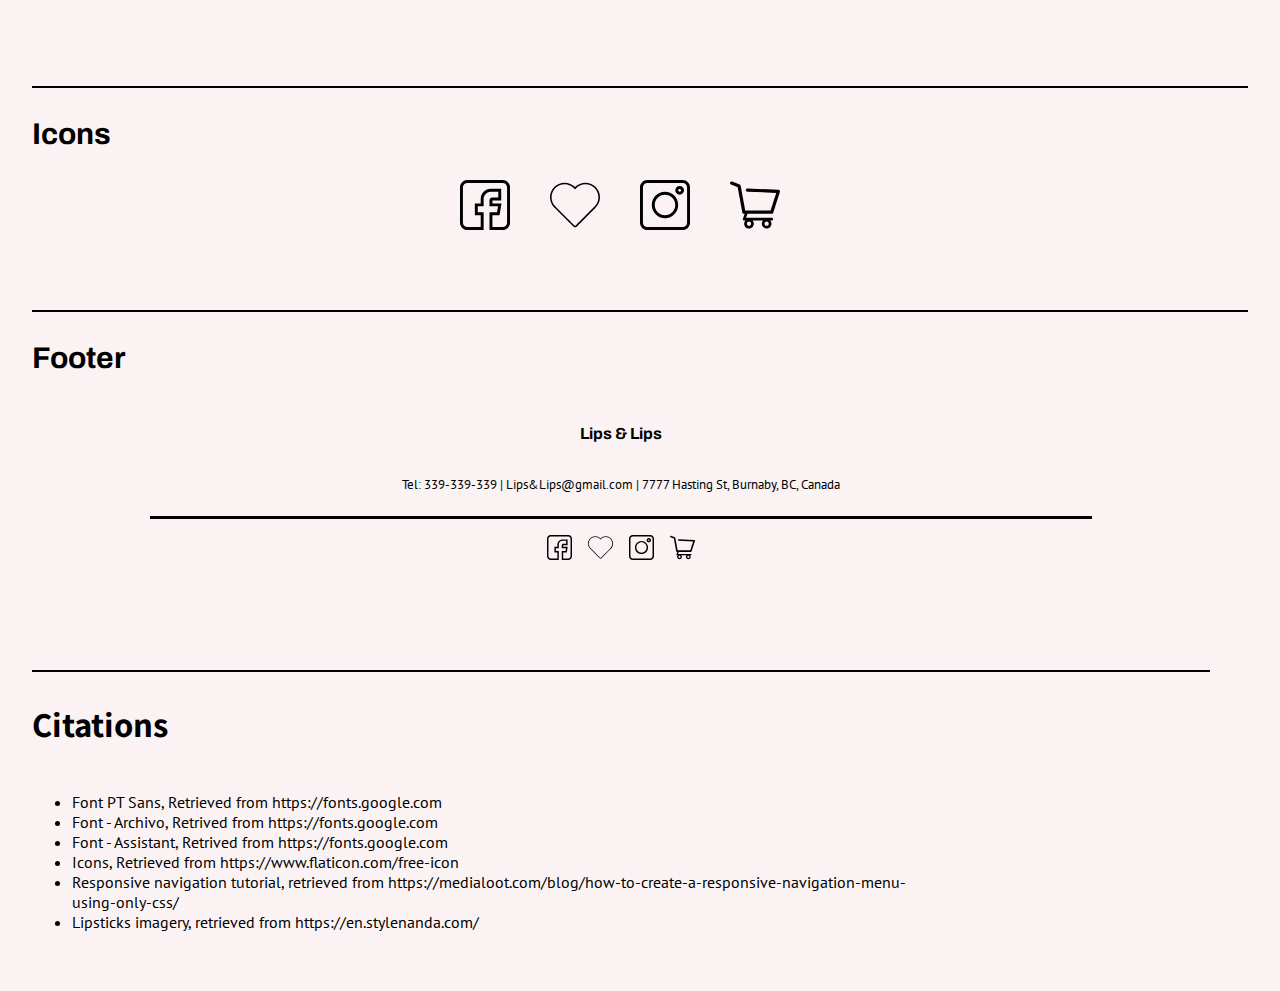
==== commit 71e44b90: "form added" ====
--- a/index.html
+++ b/index.html
@@ -390,38 +390,35 @@
                 <h4 class="code-render-title">Rendered element:</h4>
 
                 <form class="form-box">
-                    <img src="./img/p2.jpg" alt="">
-
-                    <div class="payment">
-                        <div class="text-input">
-                            <input type="text" id="name" name="name" required>
-                            <label for="name">Name</label><br>
-                        </div>
-
-                        <div class="text-input">
-                            <input type="text" id="address" name="adress" required>
-                            <label for="address">Address</label><br>
-                        </div>
-
-                        <div class="text-input">
-                            <input type="text" id="phone-num" name="phone-num" required>
-                            <label for="phone-num">Phone</label><br>
-                        </div>
-
-                        <div class="text-input">
-                            <input type="text" id="card-num" name="card-num" required>
-                            <label for="card-num">Card</label><br>
-                        </div>
-
-                        <div class="text-input">
-                            <input type="text" id="cvv" name="cvv" required>
-                            <label for="cvv">CVV</label><br>
-                        </div>
-
-                        <input type="submit" value="Submit" class="submit-reset">
-                    </div>
-
-                </form>
+                <div class="text-input">
+                    <input type="text" id="name" name="name" required>
+                    <label for="name">Name</label><br>
+                </div>
+
+                <div class="text-input">
+                    <input type="text" id="address" name="adress" required>
+                    <label for="address">Address</label><br>
+                </div>
+
+                <div class="text-input">
+                    <input type="text" id="phone-num" name="phone-num" required>
+                    <label for="phone-num">Phone</label><br>
+                </div>
+
+                <div class="text-input">
+                    <input type="text" id="card-num" name="card-num" required>
+                    <label for="card-num">Card</label><br>
+                </div>
+
+                <div class="text-input">
+                    <input type="text" id="cvv" name="cvv" required>
+                    <label for="cvv">CVV</label><br>
+                </div>
+
+
+            <input type="submit" value="Submit" class="submit-reset">
+        </form>
+
             </div>
         </section>
 
--- a/css/main.css
+++ b/css/main.css
@@ -1,3 +1,6 @@
+*{
+    box-sizing: border-box;
+}
 p {
     font-family: 'PT Sans', sans-serif;
     font-size: 18px;
@@ -5,6 +8,7 @@
 
 html {
     font-family: 'PT Sans', sans-serif;
+    background-color: #fbf3f3;
 }
 
 h3,
@@ -54,15 +58,13 @@
 .code-background {
     background-color: #9c644c;
     padding: 20px;
+    width:100%;
 }
 
 
 /*=======INTERACTIVE ELEMENTS===========*/
 
 
-.interactive_elements h2 {
-    margin-bottom: 30px;
-}
 
 .interactive_elements code {
     width: 400px;
@@ -83,7 +85,6 @@
 .text_elements ol {
     font-size: 20px;
     padding-left: 20px;
-    ;
 }
 
 
@@ -106,60 +107,37 @@
 
 
 /*=======PRODUCTION LIST===========*/
-.product-list {
+.product-container {
+    flex: 1 1 100%;
+    width: 100%;
+    flex-wrap: wrap;
+}
+
+.product-box {
     display: flex;
-    flex-wrap: wrap;
-}
-
-.product-box {
-    margin-right: 30px;
+    flex: 1 1 25%;
+    flex-direction: column;
+    align-items: center;
+}
+
+.product-box h4 {
+    font-size: 18px;
+    font-weight: 200;
+    margin: 0;
     text-align: center;
-    margin-bottom: 50px;
-}
-
-.product-box h4 {
-    font-weight: 400;
+    width: 230px;
+}
+
+.product-box p {
+    font-size: 16px;
+    margin-top: 8px;
     margin-bottom: 0;
-    padding-top: 15px;
-    font-size: 17px;
-    margin-top: 0;
-}
-
-.product-box p {
-    margin-top: 0;
-    padding-top: 15px;
-    margin-bottom: 0;
-    font-size: 16px;
 }
 
 .product-box a {
-    padding-top: 0;
-}
-
-
-@media (max-width: 1024px) {
-    .product-list .img-frame {
-        width: 140px;
-        height: 140px;
-    }
-
-    .product-list .img-link img {
-        width: 140px;
-        height: 140px;
-    }
-
-    .product-box h4,
-    .product-box p {
-        font-size: 15px;
-        margin: 0;
-    }
-
-    .product-box a {
-        font-size: 14px;
-    }
-
-
-}
+    margin-bottom: 35px;
+}
+
 
 @media (max-width: 768px) {
     .combined_elements .container {
@@ -167,7 +145,24 @@
     }
 
     .combined_elements .code-box {
-        width: 90%;
+        width: 100%;
+    }
+    
+     .product-box p {
+        font-size: 16px;
+    }
+
+    .product-box h4 {
+        font-size: 16px;
+        width: 180px;
+    }
+
+    .product-box .in-text-link {
+        font-size: 15px;
+        opacity: 1;
+        background-color: black;
+        color: white;
+        margin-bottom: 50px;
     }
 
 
@@ -179,10 +174,14 @@
     background-color: #fbf3f3;
     position: relative;
     z-index: 99;
+    border: 1px solid black;
+    border-bottom: none;
 }
 
 .sample-nav img {
     width: 100%;
+    border: 1px solid black;
+    border-top:none;
 }
 
 .sample-nav a {
@@ -192,6 +191,7 @@
 
 .sample-nav .nav-link img {
     width: 20px;
+    border:none;
 
 
 }
@@ -206,32 +206,8 @@
     .sample-nav .nav-link img {}
 }
 
-/*=======FORM ELEMENTS===========*/
-.sample form {
-    display: flex;
-    border: 1px solid black;
-    padding: 39px;
-    padding-right: 0;
-    box-shadow: 3px 3px 3px;
-}
-
-.sample form img {
-    margin-right: 50px;
-    width: 250px;
-    height: 360px;
-    padding-top: 10px;
-}
-
-@media (max-width: 810px) {
-    .sample form img {
-        visibility: hidden;
-        position: absolute;
-    }
-
-
-
-
-}
+
+
 
 
 
--- a/css/interaction.css
+++ b/css/interaction.css
@@ -2,55 +2,60 @@
 This effect is design by myself based on the tutorial
 from https://css-tricks.com/float-labels-css/
 */
-.text-input{
-  position: relative;
-  margin-top: 30px;
-  margin-right: 5px;
-  margin-bottom: 20px;
+.text-input {
+    position: relative;
+    margin-top: 30px;
+    margin-right: 5px;
+    margin-bottom: 20px;
 }
 
 
 .text-input label {
-  cursor: pointer;
-  position: absolute;
-  left: 10px;
-  top: 5px;
-  transition: 0.6s;
-  opacity: .6;
+    cursor: pointer;
+    position: absolute;
+    left: 10px;
+    top: 5px;
+    transition: 0.6s;
+    opacity: .6;
+    font-style: italic;
 }
 
 .text-input input {
-  height: 26px;
-  width: 200px;
-  transition: .6s;
-    border: 1px solid black;
-	background-color: white;
+    width: 100%;
+    height: 30px;
+    margin-bottom: 0;
+    border: none;
+    outline: none;
+    background-color: transparent;
+    border-bottom: 1px solid black;
 }
 
 .text-input input:hover {
-  transform: scale(1.1);
+    /* transform: scale(1.1);*/
+    opacity: 1;
 }
 
 .text-input input:focus {
-  transform: scale(1.1);
+    /* transform: scale(1.1);*/
+    opacity: 1;
 }
 
 .text-input input:valid {
-  transform: scale(1.1);
-  color: rgb(0);
-  background-color: rgb(255);
-}
-
-.text-input input:hover+label {
-  transform: scale(1.2);
-}
-
-.text-input input:focus+label,
-.text-input input:valid+label {
-  top: -25px;
-  left: -10px;
-  transform: scale(0.9);
-  opacity: 1;
+    /* transform: scale(1.1);*/
+    color: rgb(0);
+    background-color: rgb(255);
+}
+
+.text-input input:hover + label {
+    transform: scale(1.2);
+}
+
+.text-input input:focus + label,
+.text-input input:valid + label {
+    top: -15px;
+    left: -5px;
+    transform: scale(0.9);
+    opacity: .6;
 }
 
 
@@ -124,7 +129,6 @@
     top: 10px;
     padding: 0.5rem;
     color: black;
-    background-color: white;
     text-decoration: none;
     transition: .4s ease;
     opacity: .5;
--- a/css/grid.css
+++ b/css/grid.css
@@ -60,9 +60,12 @@
     
     
     p{
-        font-size: 15px;
-    }
-}
+        font-size: 16px;
+    }
+}
+
+
+
 
 /*========================interaction flex setting=============*/
 .interactive_elements .container {
@@ -112,11 +115,12 @@
     .interactive_elements .box2,
     .interactive_elements .box3{
         flex-basis: 100%;
-        padding: 0 2rem;
+        padding: 0;
     }
     
     .interactive_elements .container{
-        padding:1rem 0 2rem 0;
+        padding:50px 0;
+
     }
      
     .interactive_elements h4{
@@ -143,18 +147,6 @@
 
 }
 
-@media (min-width: 590px){
-    .text_elements .container{
-        flex-direction: row;
-    }
-    
-    .sample-heading{
-        flex-direction: row;
-        flex-wrap: nowrap;
-    }
-    
-    
-}
 
 @media (max-width: 590px){
     .text_elements .container{
@@ -167,7 +159,7 @@
     }
     
     .text_elements .code-box{
-       width: 90%;
+       width: 100%;
     }
     
     
@@ -188,15 +180,11 @@
     border-bottom: 2px solid black;
 }
 
-@media (max-width:810px){
-    .form-box{
-        width: 100%;
-    }
-    
-    .text-input input{
-        flex: 1 1 100%;
-    }
-}
+.form-box{
+    flex-direction: column;
+}
+
+
 
 /*=======Font sample===========*/
 
@@ -212,3 +200,31 @@
 }
 }
 
+@media(max-width:800px){
+    .element-box{
+        flex: 1 1 100%;
+        width: 100%;
+        padding-left: 0;
+        padding-right: 0;
+        
+    }
+    
+    .code-box{
+        flex: 1 1 100%;
+        width: 100%;
+        padding-left: 0;
+        padding-right: 0;
+    }
+    
+    .combined_elements .submit-reset{
+        width:100%;
+        opacity: 1;
+        margin-top: 24px;
+    }
+    
+    .type-title{
+        margin-bottom: 0;
+    }
+    
+}
+
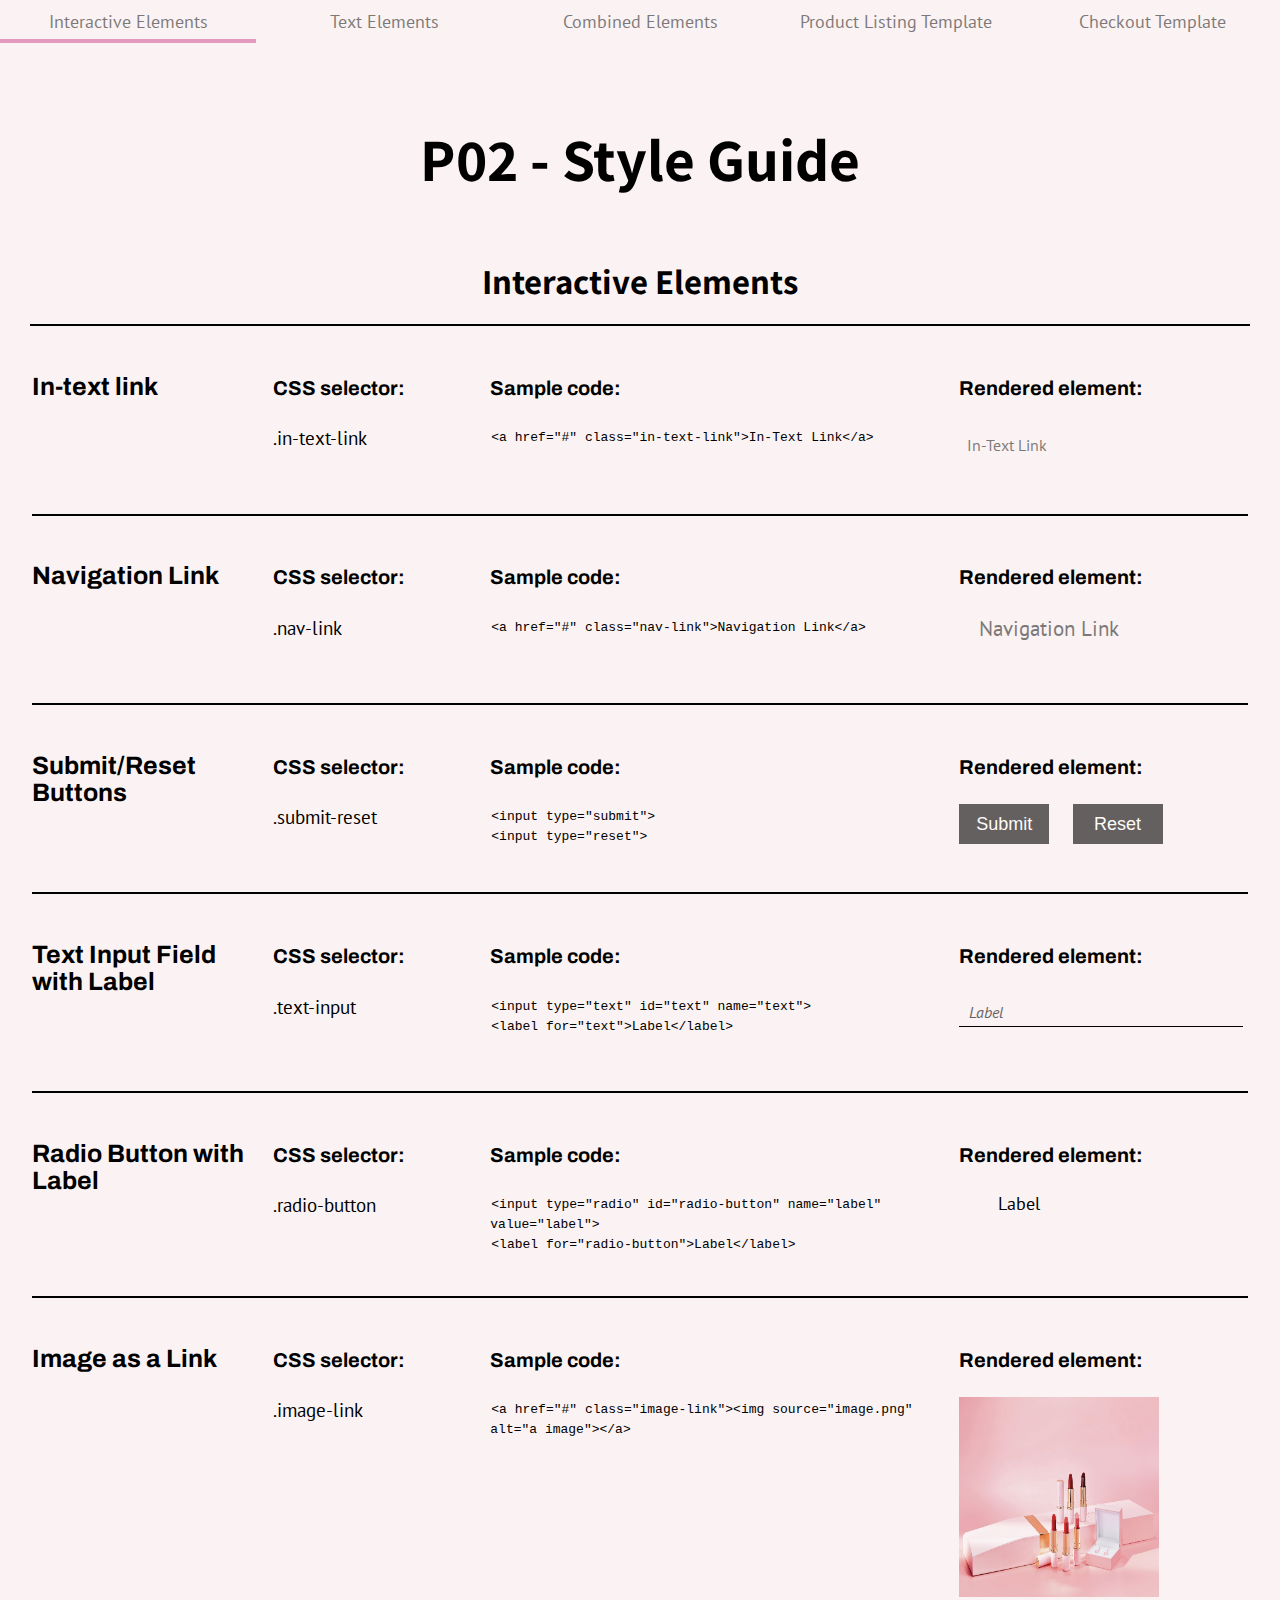
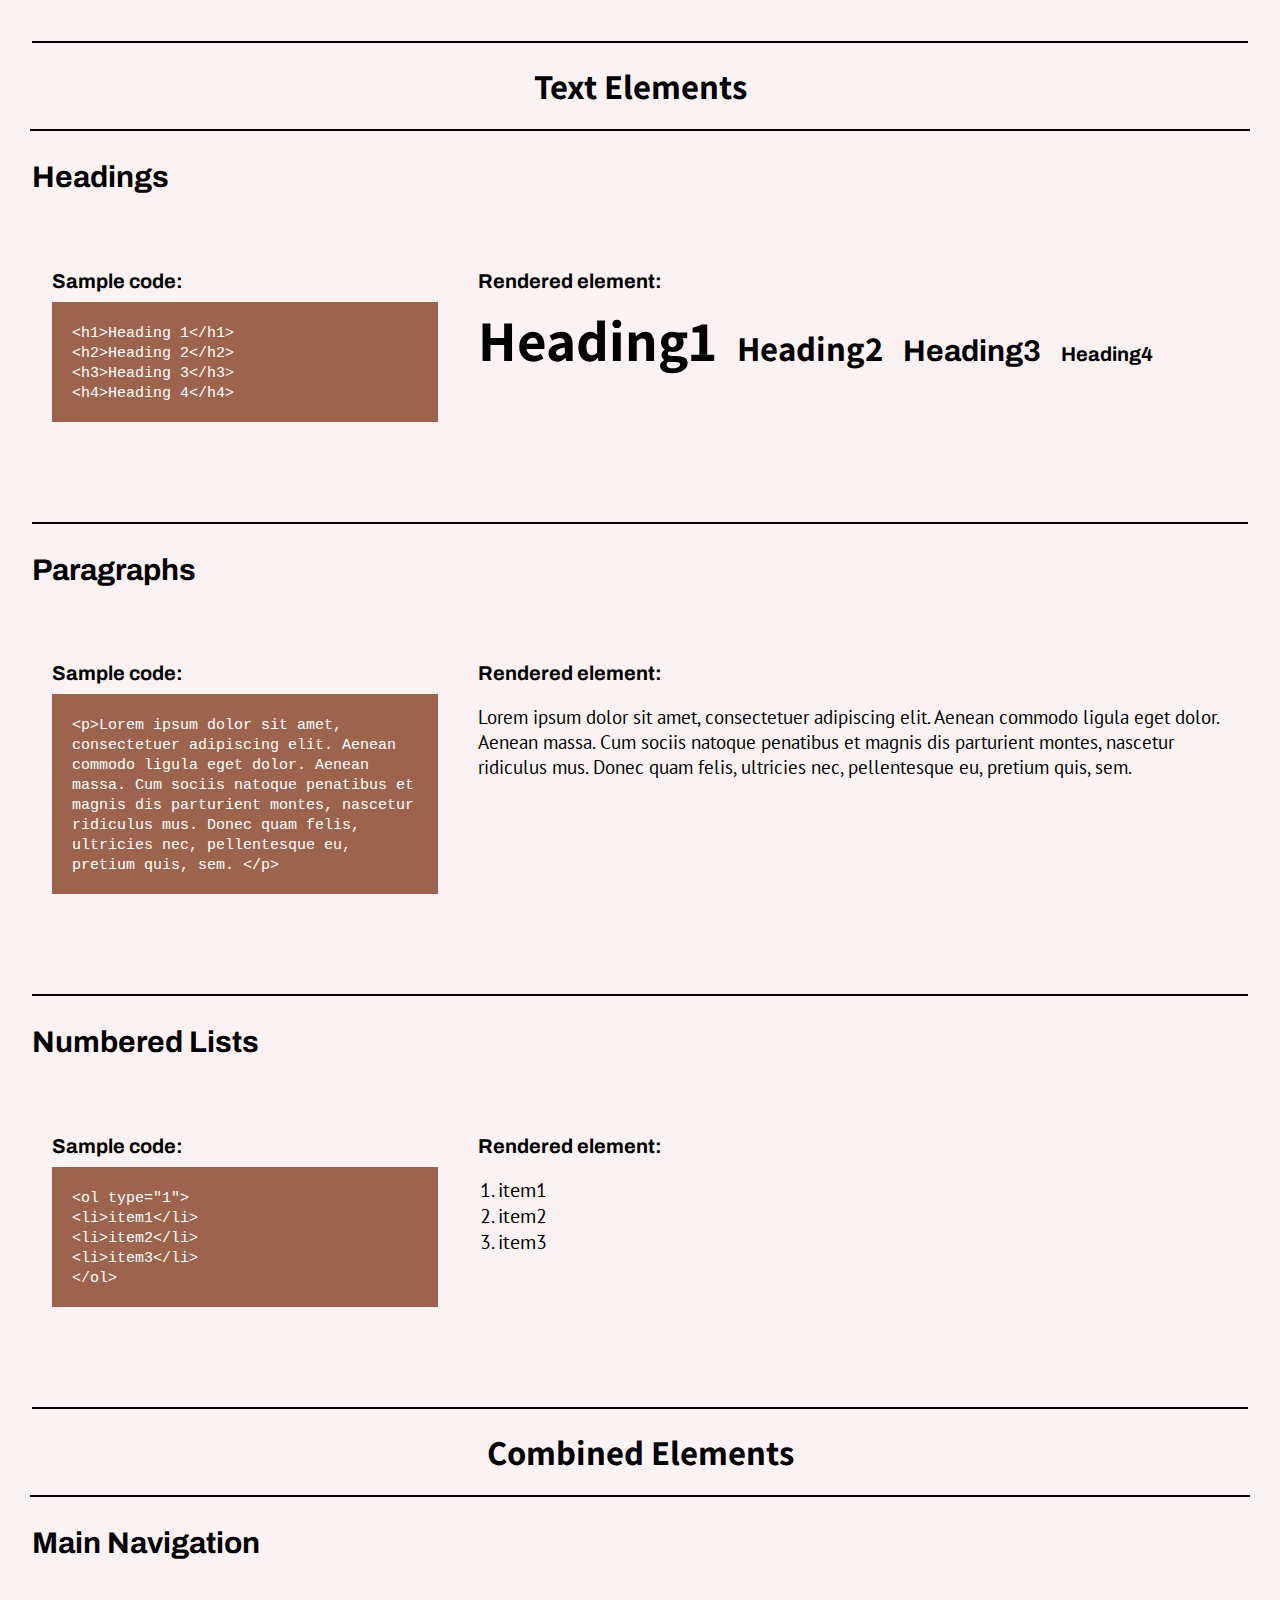
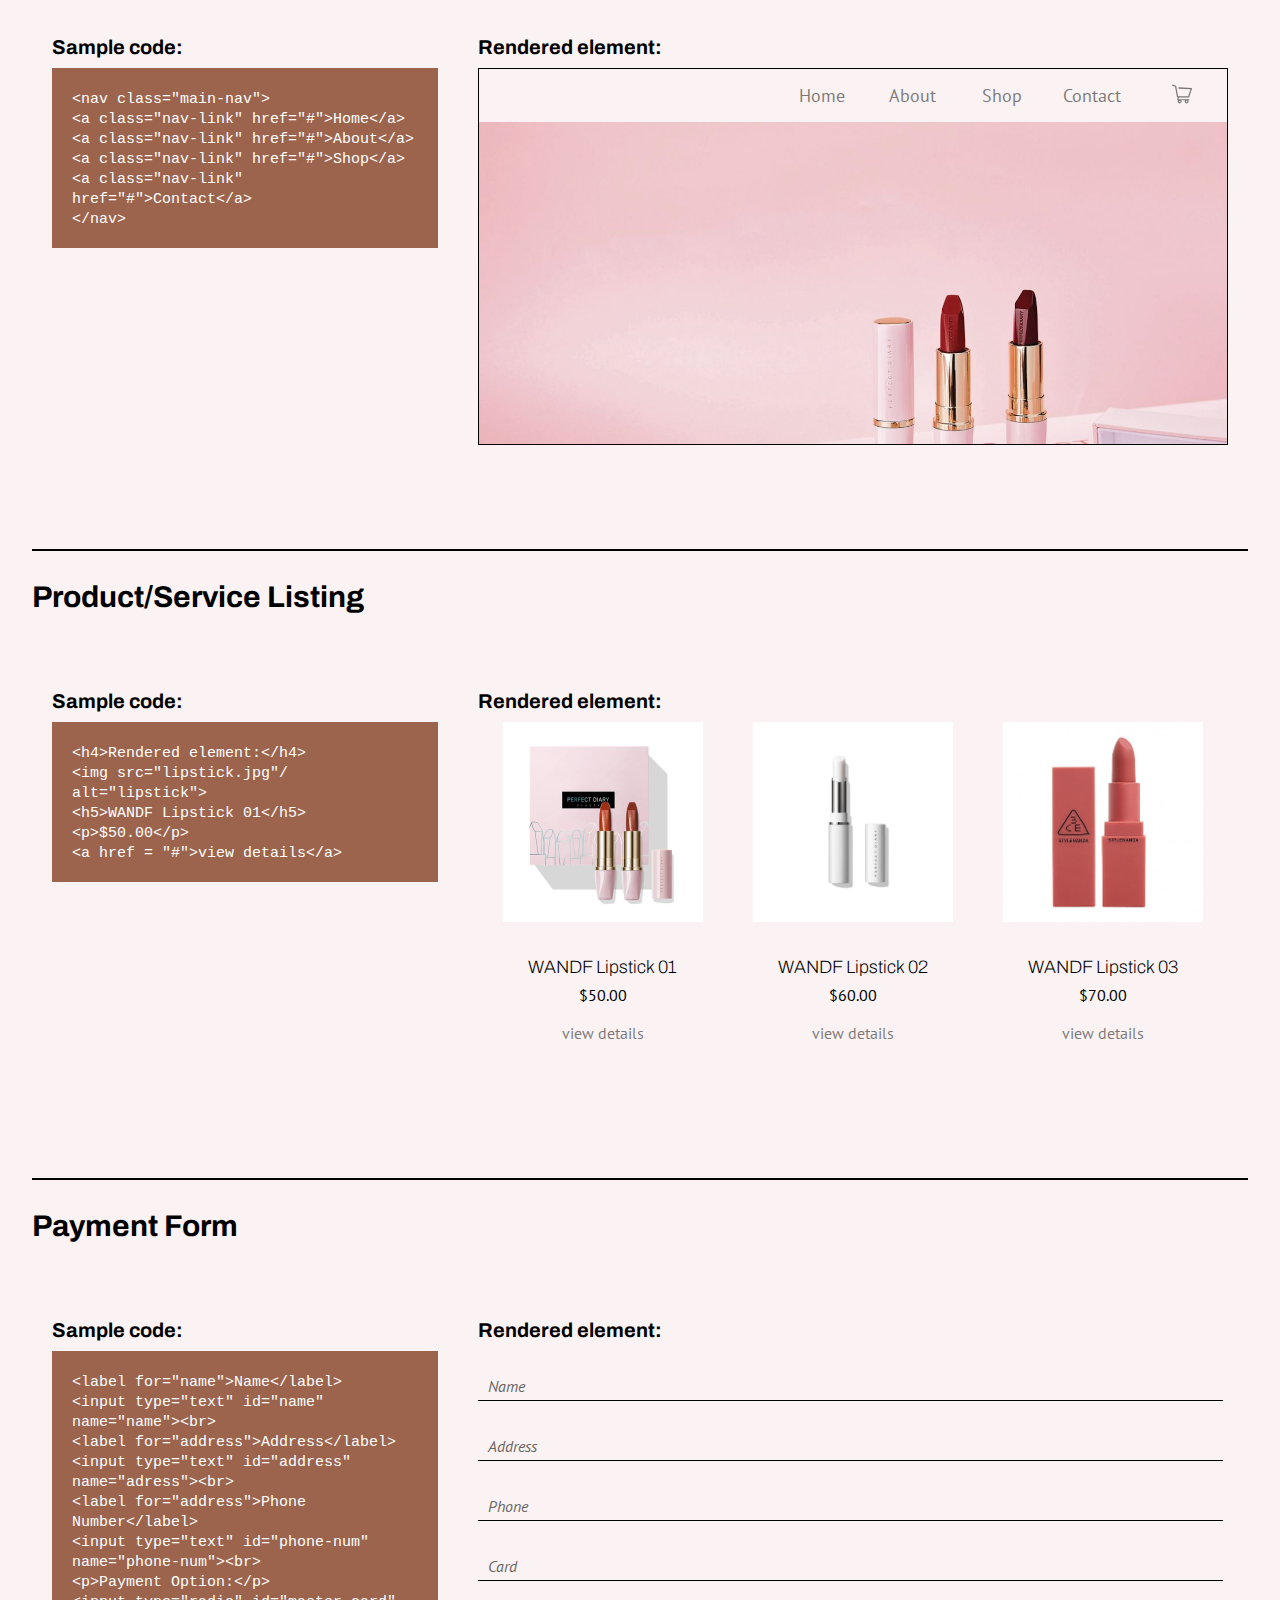
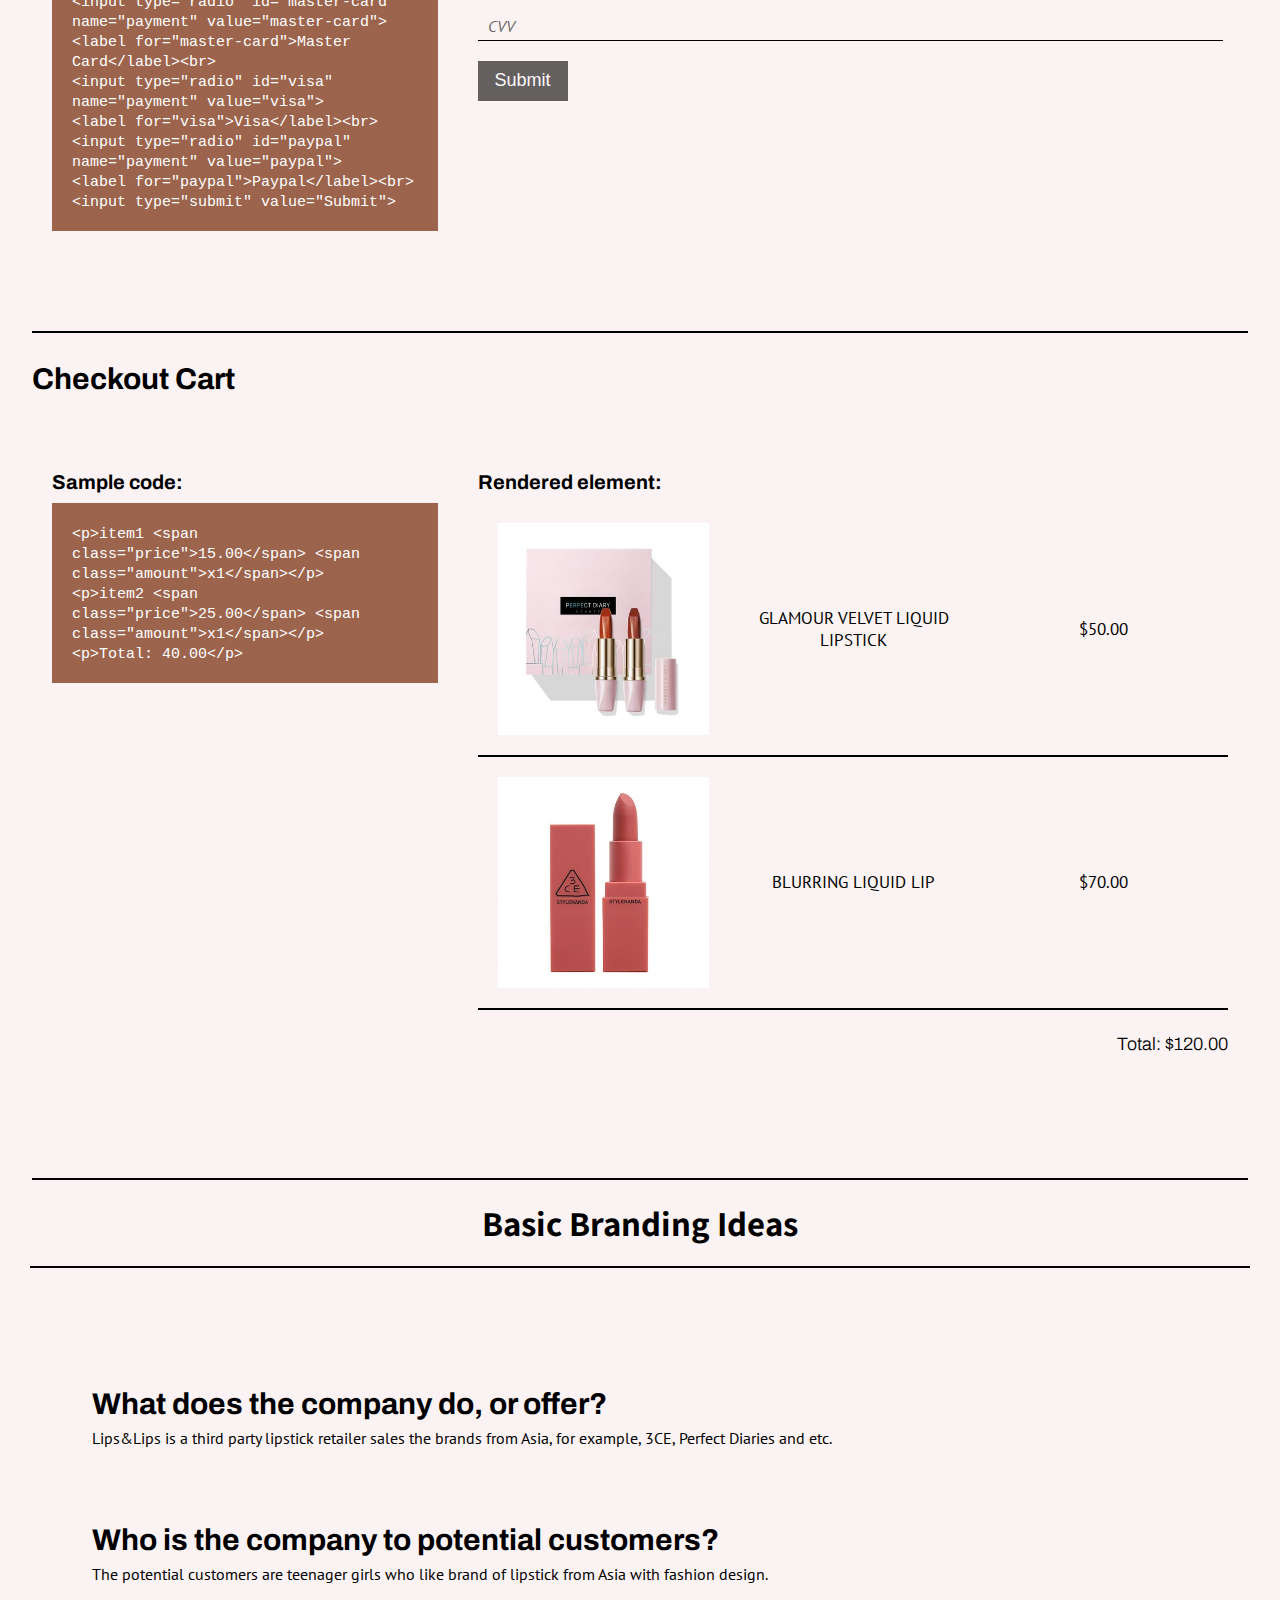
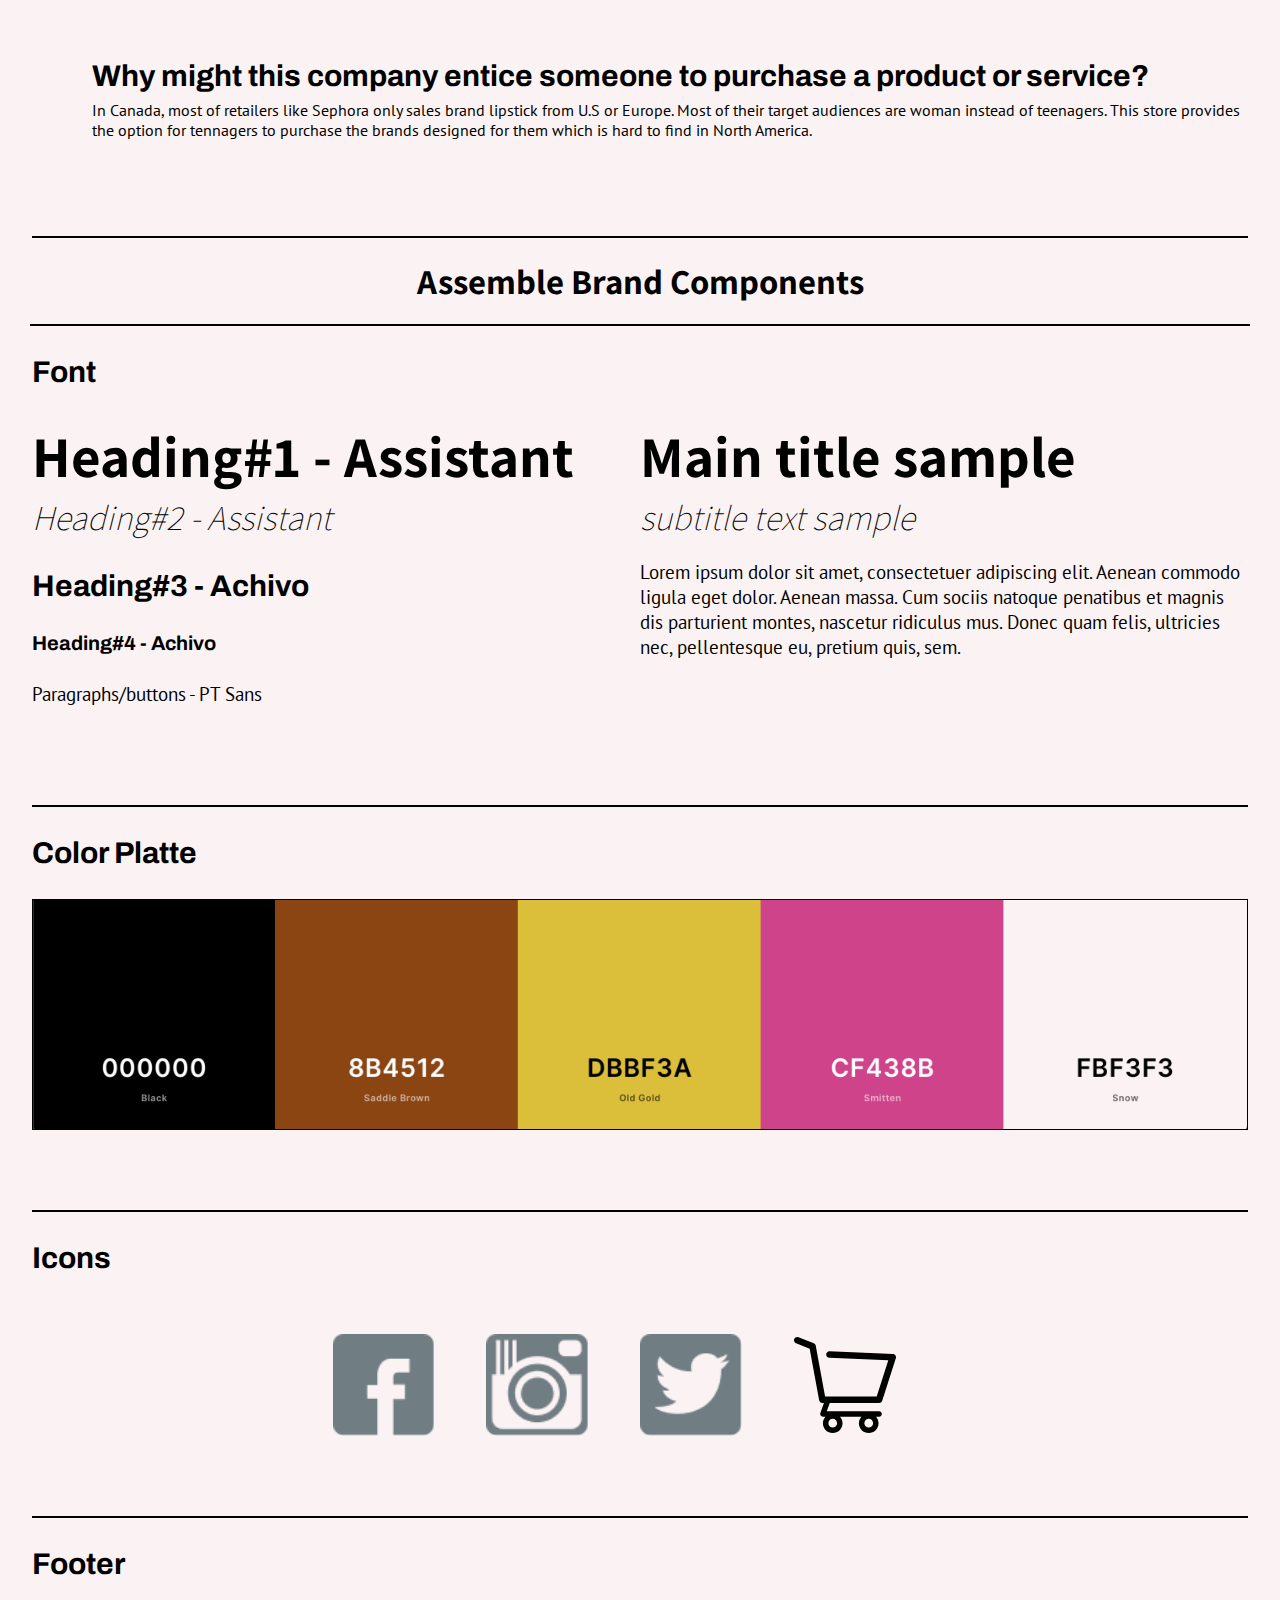
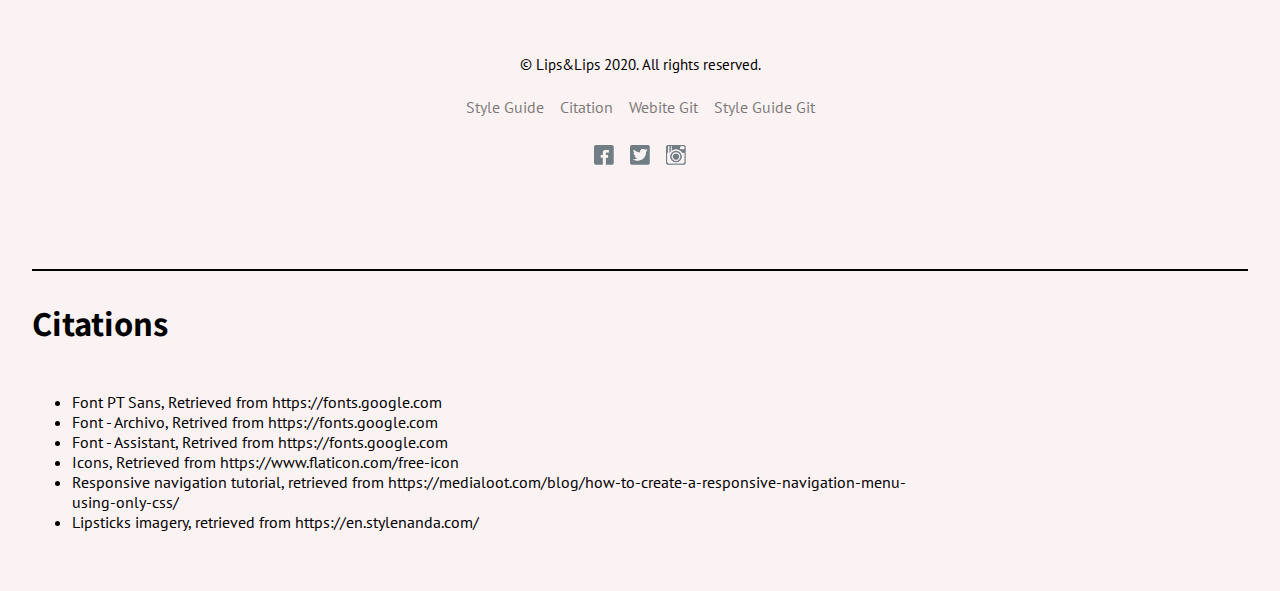
==== commit 6b62f095: "style guide items renewed" ====
--- a/index.html
+++ b/index.html
@@ -390,34 +390,34 @@
                 <h4 class="code-render-title">Rendered element:</h4>
 
                 <form class="form-box">
-                <div class="text-input">
-                    <input type="text" id="name" name="name" required>
-                    <label for="name">Name</label><br>
-                </div>
-
-                <div class="text-input">
-                    <input type="text" id="address" name="adress" required>
-                    <label for="address">Address</label><br>
-                </div>
-
-                <div class="text-input">
-                    <input type="text" id="phone-num" name="phone-num" required>
-                    <label for="phone-num">Phone</label><br>
-                </div>
-
-                <div class="text-input">
-                    <input type="text" id="card-num" name="card-num" required>
-                    <label for="card-num">Card</label><br>
-                </div>
-
-                <div class="text-input">
-                    <input type="text" id="cvv" name="cvv" required>
-                    <label for="cvv">CVV</label><br>
-                </div>
-
-
-            <input type="submit" value="Submit" class="submit-reset">
-        </form>
+                    <div class="text-input">
+                        <input type="text" id="name" name="name" required>
+                        <label for="name">Name</label><br>
+                    </div>
+
+                    <div class="text-input">
+                        <input type="text" id="address" name="adress" required>
+                        <label for="address">Address</label><br>
+                    </div>
+
+                    <div class="text-input">
+                        <input type="text" id="phone-num" name="phone-num" required>
+                        <label for="phone-num">Phone</label><br>
+                    </div>
+
+                    <div class="text-input">
+                        <input type="text" id="card-num" name="card-num" required>
+                        <label for="card-num">Card</label><br>
+                    </div>
+
+                    <div class="text-input">
+                        <input type="text" id="cvv" name="cvv" required>
+                        <label for="cvv">CVV</label><br>
+                    </div>
+
+
+                    <input type="submit" value="Submit" class="submit-reset">
+                </form>
 
             </div>
         </section>
@@ -443,14 +443,16 @@
                 <div class="cart">
                     <div class="cart-box">
                         <img src="./img/p6.jpg" alt="">
-                        <p>WANDF Lipstick 01</p>
+                        <p class="name">GLAMOUR VELVET LIQUID LIPSTICK</p>
                         <p>$50.00</p>
                     </div>
+
                     <div class="cart-box">
                         <img src="./img/p8.jpg" alt="">
-                        <p>WANDF Lipstick 03</p>
+                        <p class="name">BLURRING LIQUID LIP</p>
                         <p>$70.00</p>
                     </div>
+
                     <h4>Total: $120.00</h4>
                 </div>
             </div>
@@ -498,24 +500,23 @@
 
             <div class="font-sample">
                 <h1>Main title sample</h1>
-                <h3>subtitle text sample</h3>
-                <p>Lorem ipsum dolor sit amet, consectetuer adipiscing elit. Aenean commodo ligula eget dolor. Aenean massa. Cum sociis natoque penatibus et magnis dis parturient montes, nascetur ridiculus mus. Donec quam felis, ultricies nec, pellentesque
-                    eu, pretium quis, sem.</p>
+                <h2>subtitle text sample</h2>
+                <p>Lorem ipsum dolor sit amet, consectetuer adipiscing elit. Aenean commodo ligula eget dolor. Aenean massa. Cum sociis natoque penatibus et magnis dis parturient montes, nascetur ridiculus mus. Donec quam felis, ultricies nec, pellentesque eu, pretium quis, sem.</p>
             </div>
         </section>
 
         <section class="element container color-platte">
             <h3>Color Platte</h3>
-            <img src="./img/platte.png" alt="">
+            <img src="./img/platte.png" alt="platte">
         </section>
 
         <section class="element container icon">
             <h3 class="type-title">Icons</h3>
 
-            <img src="./img/facebook.svg" alt="">
-            <img src="./img/fav.svg" alt="">
-            <img src="./img/ins.svg" alt="">
-            <img src="./img/cart.svg" alt="">
+            <img src="./img/facebook.png" alt="facebook">
+            <img src="./img/ins.png" alt="ins">
+            <img src="./img/twitter.png" alt="twitter">
+            <img src="./img/cart.svg" alt="cart">
 
         </section>
 
@@ -523,16 +524,20 @@
         <section class="element container footer">
             <h3 class="type-title">Footer</h3>
 
-            <div class="footer">
-                <h4>Lips & Lips</h4>
-                <p>Tel: 339-339-339 | Lips&Lips@gmail.com | 7777 Hasting St, Burnaby, BC, Canada</p>
+            <footer>
+                <p>© Lips&Lips 2020. All rights reserved.</p>
+                <div class="linkBox">
+                    <a href="http://www.sfu.ca/~qla68/IAT339-P02_StyleGuide/#citation">Style Guide</a>
+                    <a href="citation.html">Citation</a>
+                    <a href="https://github.com/339p02/IAT339-Company-Web">Webite Git</a>
+                    <a href="https://github.com/339p02/IAT339-P02_StyleGuide">Style Guide Git</a>
+                </div>
                 <div class="iconBox">
-                    <a href="#" class="img-link"><img src="./img/facebook.svg" alt="" class="imgsize"></a>
-                    <a href="#" class="img-link"><img src="./img/fav.svg" alt="" class="imgsize"></a>
-                    <a href="#" class="img-link"><img src="./img/ins.svg" alt="" class="imgsize"></a>
-                    <a href="#" class="img-link"><img src="./img/cart.svg" alt="" class="imgsize"></a>
-                </div>
-            </div>
+                    <a href="#" class="img-link"><img src="./img/facebook.png" alt="facebook"></a>
+                    <a href="#" class="img-link"><img src="./img/twitter.png" alt="twitter"></a>
+                    <a href="#" class="img-link"><img src="./img/ins.png" alt="instagram"></a>
+                </div>
+            </footer>
 
         </section>
 
--- a/css/responsive-nav.css
+++ b/css/responsive-nav.css
@@ -53,6 +53,7 @@
         background: transparent;
         font-size: 1.2em;
         padding: 10px;
+        float: right;
 
 
     }
@@ -66,9 +67,14 @@
 
     .nav-items {
         display: none;
+        margin-top: 40px;
     }
 
     nav input:checked ~ .nav-items {
         display: block;
     }
+    
+    .sg-nav .nav-items {
+        height: 100vh;
+    }
 }--- a/css/main.css
+++ b/css/main.css
@@ -1,9 +1,10 @@
-*{
+* {
     box-sizing: border-box;
 }
+
 p {
     font-family: 'PT Sans', sans-serif;
-    font-size: 18px;
+    font-size: 1.5vw;
 }
 
 html {
@@ -58,7 +59,7 @@
 .code-background {
     background-color: #9c644c;
     padding: 20px;
-    width:100%;
+    width: 100%;
 }
 
 
@@ -107,9 +108,8 @@
 
 
 /*=======PRODUCTION LIST===========*/
-.product-container {
-    flex: 1 1 100%;
-    width: 100%;
+.product-list {
+    display: flex;
     flex-wrap: wrap;
 }
 
@@ -147,8 +147,8 @@
     .combined_elements .code-box {
         width: 100%;
     }
-    
-     .product-box p {
+
+    .product-box p {
         font-size: 16px;
     }
 
@@ -181,7 +181,7 @@
 .sample-nav img {
     width: 100%;
     border: 1px solid black;
-    border-top:none;
+    border-top: none;
 }
 
 .sample-nav a {
@@ -191,7 +191,7 @@
 
 .sample-nav .nav-link img {
     width: 20px;
-    border:none;
+    border: none;
 
 
 }
@@ -202,8 +202,6 @@
         padding: 5px;
         padding-top: 10px;
     }
-
-    .sample-nav .nav-link img {}
 }
 
 
@@ -215,31 +213,43 @@
 /*======================Cart===========*/
 
 
-.cart img {
-    width: 150px;
-    height: 150px;
-}
-
-
-.cart-box p {
-    padding-left: 80px;
+.cart-box {
+    display: flex;
+    align-items: center;
+    border-bottom: 1px solid black;
+}
+
+.cart img,
+.cart p {
+    flex: 1 1 35%;
+    font-size: 17px;
+    text-align: center;
 }
 
 .cart h4 {
     text-align: right;
-    padding-right: 10px;
-    font-weight: 100;
+    font-size: 18px;
+    font-weight: 300;
+}
+
+
+
+.cart img {
+    width: 10vw;
+    padding: 20px;
 }
 
 @media (max-width:590px) {
-    .cart-box p {
-        padding-left: 30px;
-    }
-
-    .cart-box p,
+
+    .cart p {
+        font-size: 16px;
+    }
+
     .cart h4 {
-        font-size: 14px;
-    }
+        font-size: 17px;
+        margin-bottom: 60px;
+    }
+
 }
 
 
@@ -248,25 +258,27 @@
 .basic-idea .container {
     border-bottom: 2px solid black;
     flex-direction: column;
+    margin-top: 60px;
 }
 
 .basic-idea h3 {
     padding-left: 60px;
     margin-bottom: 0;
-    margin-top: 40px;
+    margin-top: 60px;
 }
 
 .basic-idea p {
     padding-left: 60px;
     margin-top: 8px;
-    width: 80%;
-    font-size: 17px;
-    margin-bottom: 40px;
+    width: 100%;
+    font-size: 16px;
 }
 
 @media (max-width:590px) {
     .basic-idea h3 {
         padding-left: 0;
+        margin-top: 20px;
+        ;
     }
 
     .basic-idea p {
@@ -276,9 +288,8 @@
 }
 
 .color-platte img {
-    width: 80%;
-    padding-left: 10%;
-    padding-right: 10%;
+    width: 100%;
+    border: 1px solid black;
 }
 
 .icon {
@@ -305,13 +316,16 @@
 }
 
 .icon img {
-    width: 50px;
-    margin-right: 40px;
+    width: 8vw;
+    margin-right: 4vw;
+    margin-top: 30px;
 }
 
 .icon h3 {
     width: 100%;
 }
+
+
 
 .sg-nav .nav-items a {
     flex: 1 1 10%;
@@ -322,7 +336,9 @@
 }
 
 .sg-title {
-    margin-top: 130px;
+    margin-top: 120px;
     text-align: center;
     font-size: 60px;
 }
+
+
--- a/css/interaction.css
+++ b/css/interaction.css
@@ -229,38 +229,58 @@
 /*
 footer
 */
-.footer{
+footer{
   display: flex;
-  flex-direction: column;
+    flex-direction: column;
   justify-content: center;
   align-items: center;
   text-align: center;
-    width: 92vw;
-  flex: 1 1 100%;
-}
-
-
-.footer h4{
-  font-size: 1em;
-  font-style: bold;
-}
-
-.footer p{
-  font-size: 0.8em;
-}
-
-.footer .iconBox{
+  background: #fbf3f3;
+  width:100%;
+    margin-top: 30px;
+}
+
+
+footer p{
+  font-size: 15px;
+    flex: 1 1 33.3%;
+}
+
+footer .iconBox{
 	display: flex;
   flex-wrap: wrap;
-  width: 80%;
-  margin: 10px;
-  padding: 0.5em;
-  border-top:solid;
+  flex: 1 1 33.3%;
   justify-content: center;
 }
 
-.footer .iconBox .imgsize {
-  width: 25px;
-  height: 25px;
+footer .iconBox img{
+  width: 20px;
+  height: 20px;
   margin: 0.5em;
-}
+    margin-bottom: 20px;
+}
+
+footer .linkBox{
+    flex: 1 1 33.3%;
+    display: flex;
+     margin-bottom: 20px;
+}
+
+footer .linkBox a {
+	text-decoration: none;
+	color: black;
+  padding: 0.5rem;
+  padding-bottom: 0;
+  opacity: .5;
+}
+
+footer .linkBox a:hover {
+	color: #d9a411;
+  opacity: 1;
+}
+
+@media (max-width: 600px){
+    footer .linkBox{
+        flex-direction: column;
+    }
+}--- a/css/grid.css
+++ b/css/grid.css
@@ -6,7 +6,7 @@
     padding-bottom: 80px;
     align-items: baseline;
     margin: 0 2rem;
-    
+
 
 }
 
@@ -36,30 +36,30 @@
 
 
 
-.element-box{
+.element-box {
     flex: 1 1 50%;
     padding: 20px;
 }
 
-@media (max-width:1024px){
-    h1{
-        font-size:  35px;
-    }
-    
-    h2{
+@media (max-width:900px) {
+    h1 {
+        font-size: 35px;
+    }
+
+    h2 {
         font-size: 28px;
     }
-    
-    h3{
-        font-size:25px;
-    }
-    
-    h4{
-        font-size:19px;
-    }
-    
-    
-    p{
+
+    h3 {
+        font-size: 25px;
+    }
+
+    h4 {
+        font-size: 19px;
+    }
+
+
+    p {
         font-size: 16px;
     }
 }
@@ -73,16 +73,16 @@
     padding-bottom: 0px;
     border-bottom: 2px solid black;
     align-items: baseline;
-    align-items: baseline;
-}
-.interactive_elements{
+}
+
+.interactive_elements {
     display: flex;
     flex-direction: column;
 }
 
 .interactive_elements .type-title {
     flex: 1 1 15%;
-font-size: 25px;
+    font-size: 25px;
     margin-bottom: 20px;
 }
 
@@ -105,28 +105,29 @@
 
 
 
-@media (max-width:810px){
-    .interactive_elements .type-title{
+@media (max-width:810px) {
+    .interactive_elements .type-title {
         text-align: center;
         flex-basis: 100%;
         width: 100%;
     }
+
     .interactive_elements .box1,
     .interactive_elements .box2,
-    .interactive_elements .box3{
+    .interactive_elements .box3 {
         flex-basis: 100%;
         padding: 0;
     }
-    
-    .interactive_elements .container{
-        padding:50px 0;
-
-    }
-     
-    .interactive_elements h4{
+
+    .interactive_elements .container {
+        padding: 50px 0;
+
+    }
+
+    .interactive_elements h4 {
         margin-bottom: 12px;
     }
-    
+
 }
 
 /*===============TEXT ELEMENTS============*/
@@ -148,25 +149,25 @@
 }
 
 
-@media (max-width: 590px){
-    .text_elements .container{
+@media (max-width: 590px) {
+    .text_elements .container {
         flex-direction: column;
     }
-    
-    .sample-heading{
+
+    .sample-heading {
         flex-direction: column;
         flex-wrap: nowrap;
     }
-    
-    .text_elements .code-box{
-       width: 100%;
-    }
-    
-    
-    .element{
+
+    .text_elements .code-box {
+        width: 100%;
+    }
+
+
+    .element {
         padding: 30px 0;
     }
-    
+
 }
 
 /*======================Cart===========*/
@@ -180,7 +181,7 @@
     border-bottom: 2px solid black;
 }
 
-.form-box{
+.form-box {
     flex-direction: column;
 }
 
@@ -188,43 +189,53 @@
 
 /*=======Font sample===========*/
 
-.font-sample{
+.font-sample {
     flex: 1 1 40%;
 }
 
-@media (max-width:810px){
-    
-    .font-sample{
-    flex: 1 1 90%;
-   
-}
-}
-
-@media(max-width:800px){
-    .element-box{
+.font-sample h1 {
+    margin: 0;
+}
+
+.font-sample h2 {
+    font-style: italic;
+    font-weight: 100;
+    margin-top: 0;
+    margin-bottom: 10px;
+}
+
+@media (max-width:810px) {
+
+    .font-sample {
+        flex: 1 1 90%;
+
+    }
+}
+
+@media(max-width:800px) {
+    .element-box {
         flex: 1 1 100%;
         width: 100%;
         padding-left: 0;
         padding-right: 0;
-        
-    }
-    
-    .code-box{
+
+    }
+
+    .code-box {
         flex: 1 1 100%;
         width: 100%;
         padding-left: 0;
         padding-right: 0;
     }
-    
-    .combined_elements .submit-reset{
-        width:100%;
+
+    .combined_elements .submit-reset {
+        width: 100%;
         opacity: 1;
         margin-top: 24px;
     }
-    
-    .type-title{
+
+    .type-title {
         margin-bottom: 0;
     }
-    
-}
-
+
+}
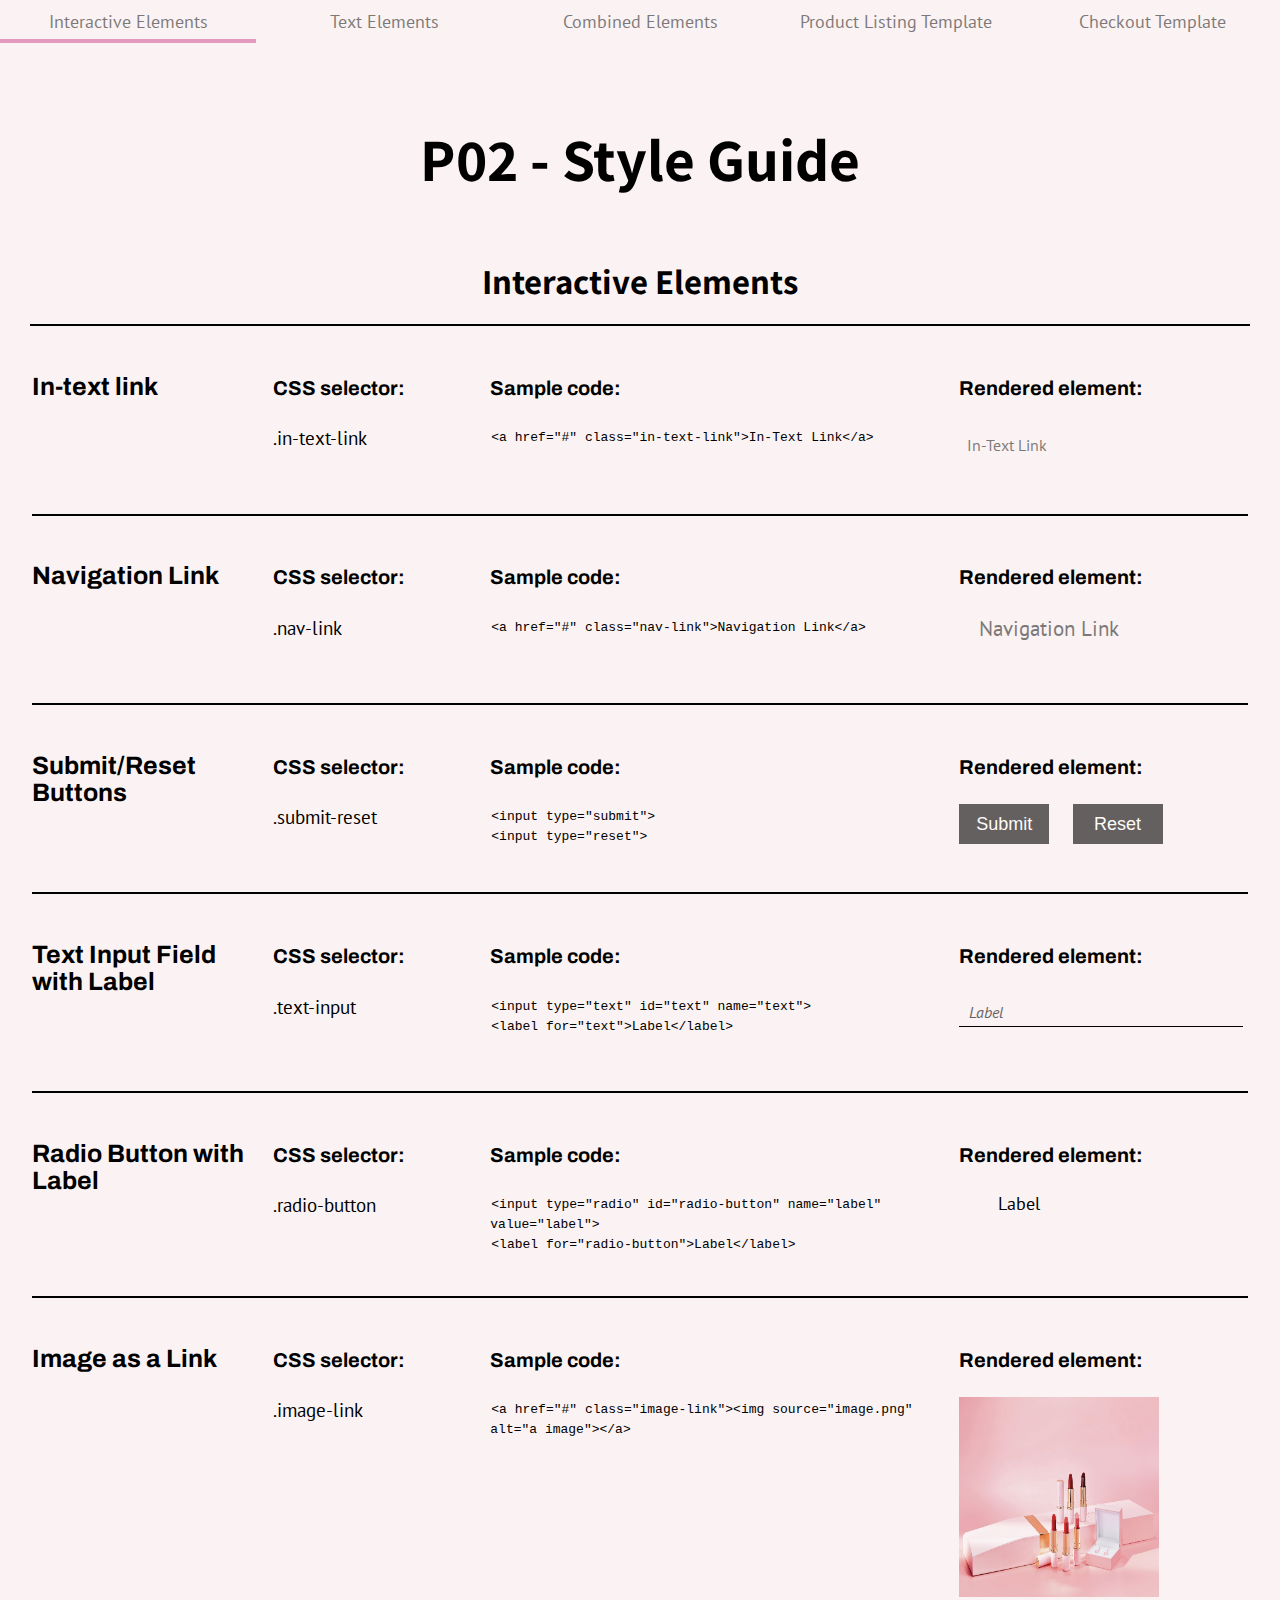
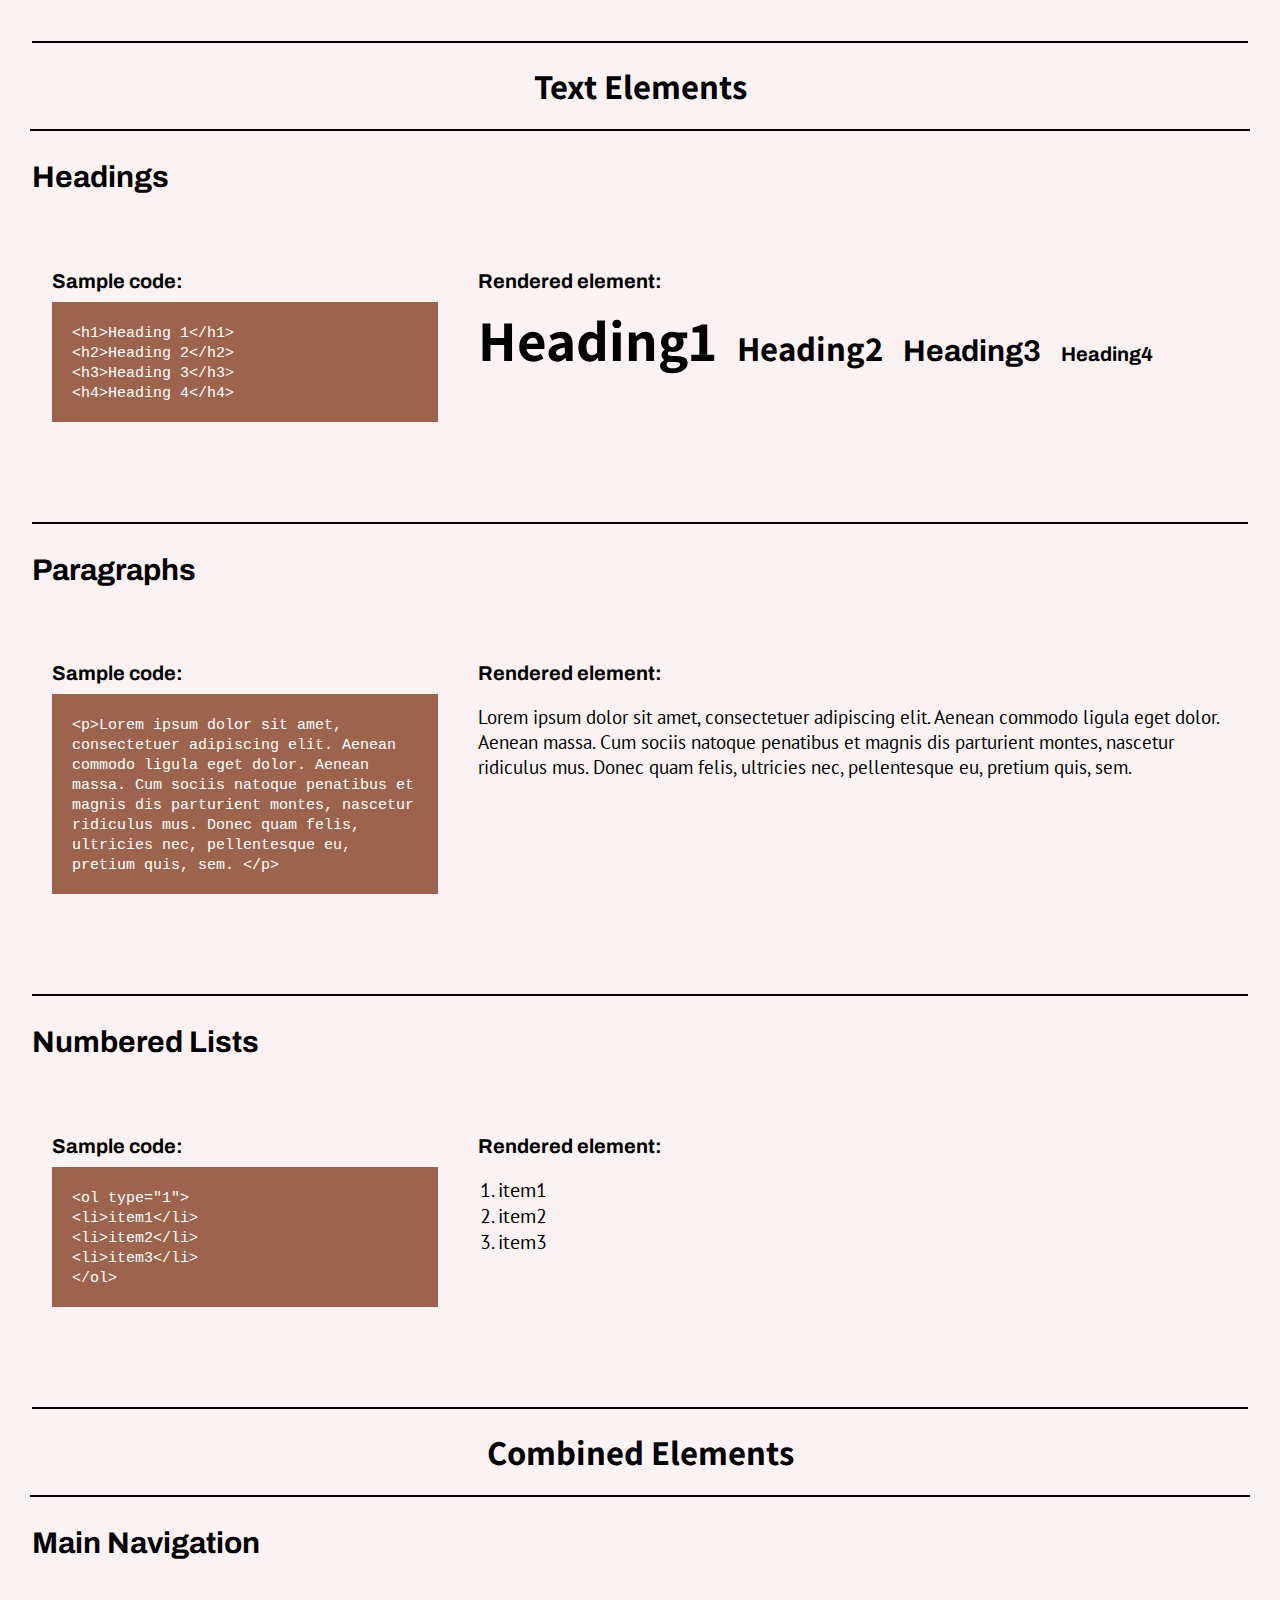
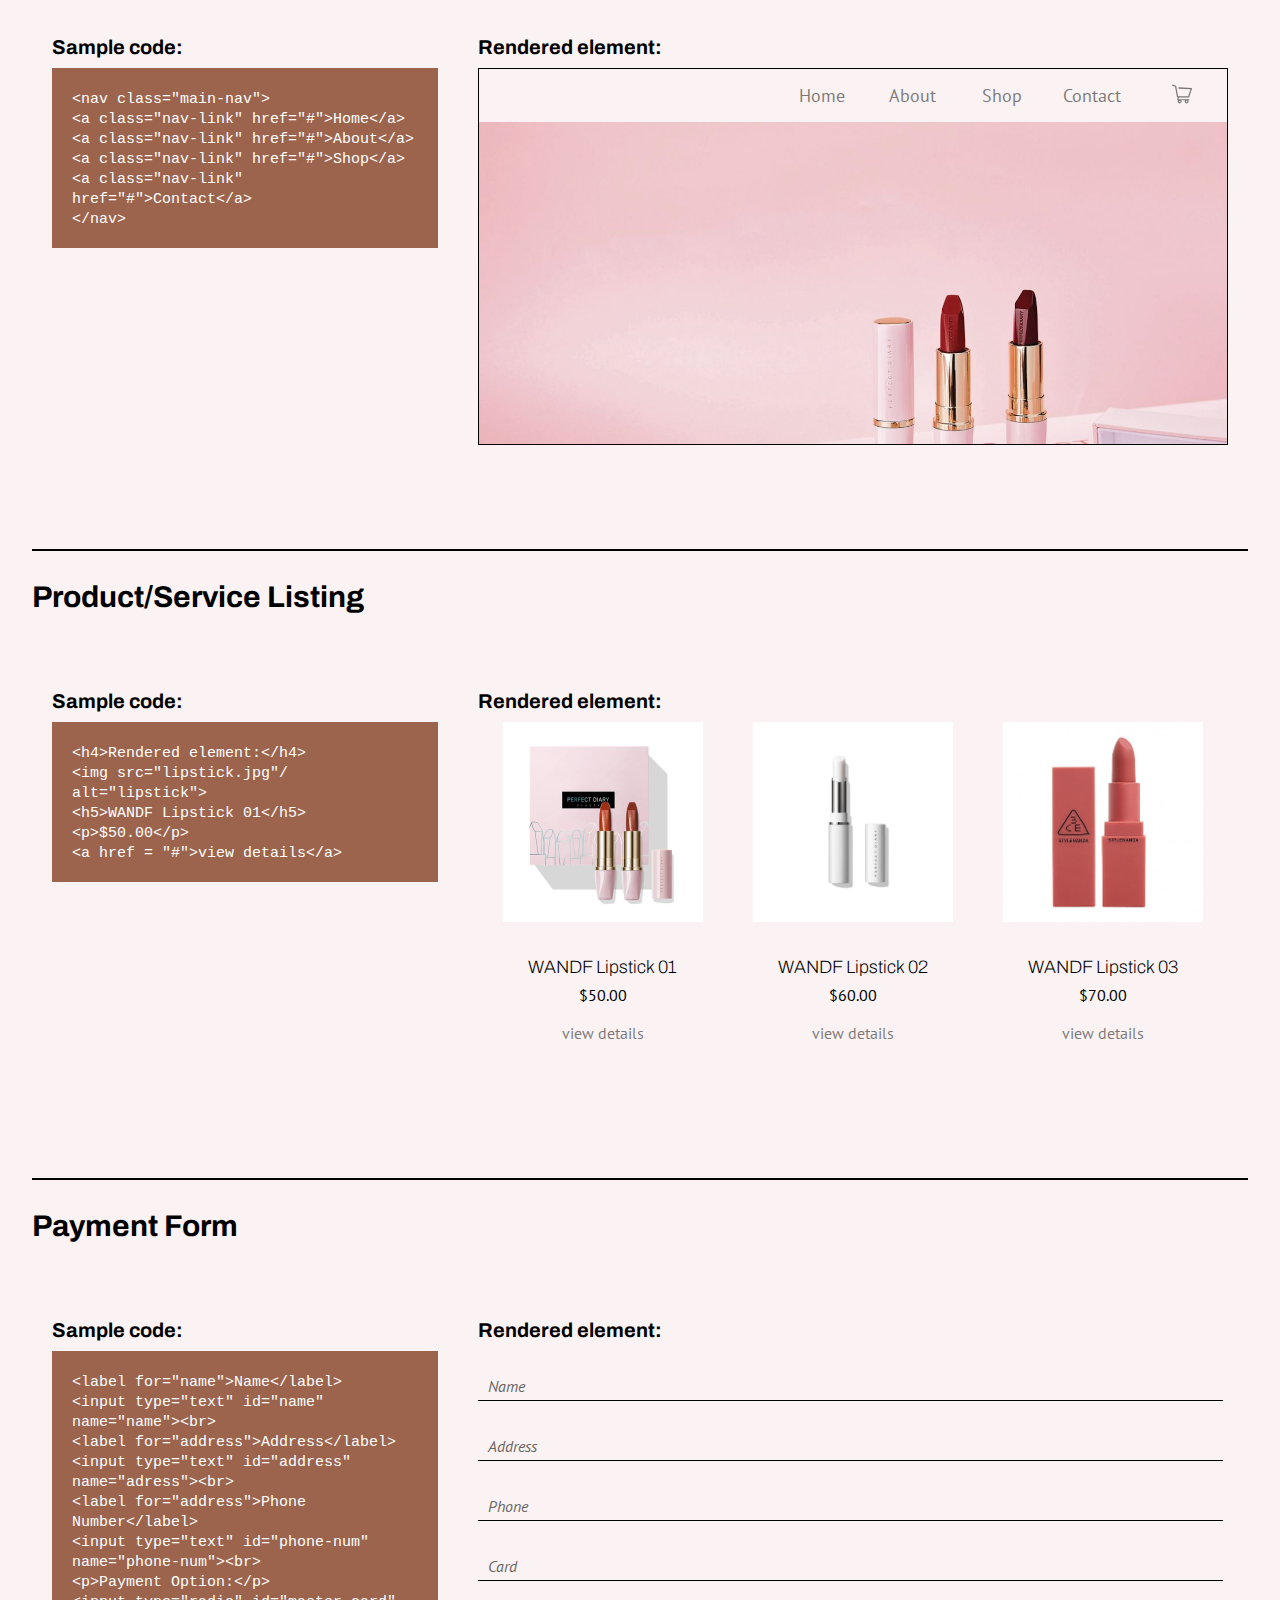
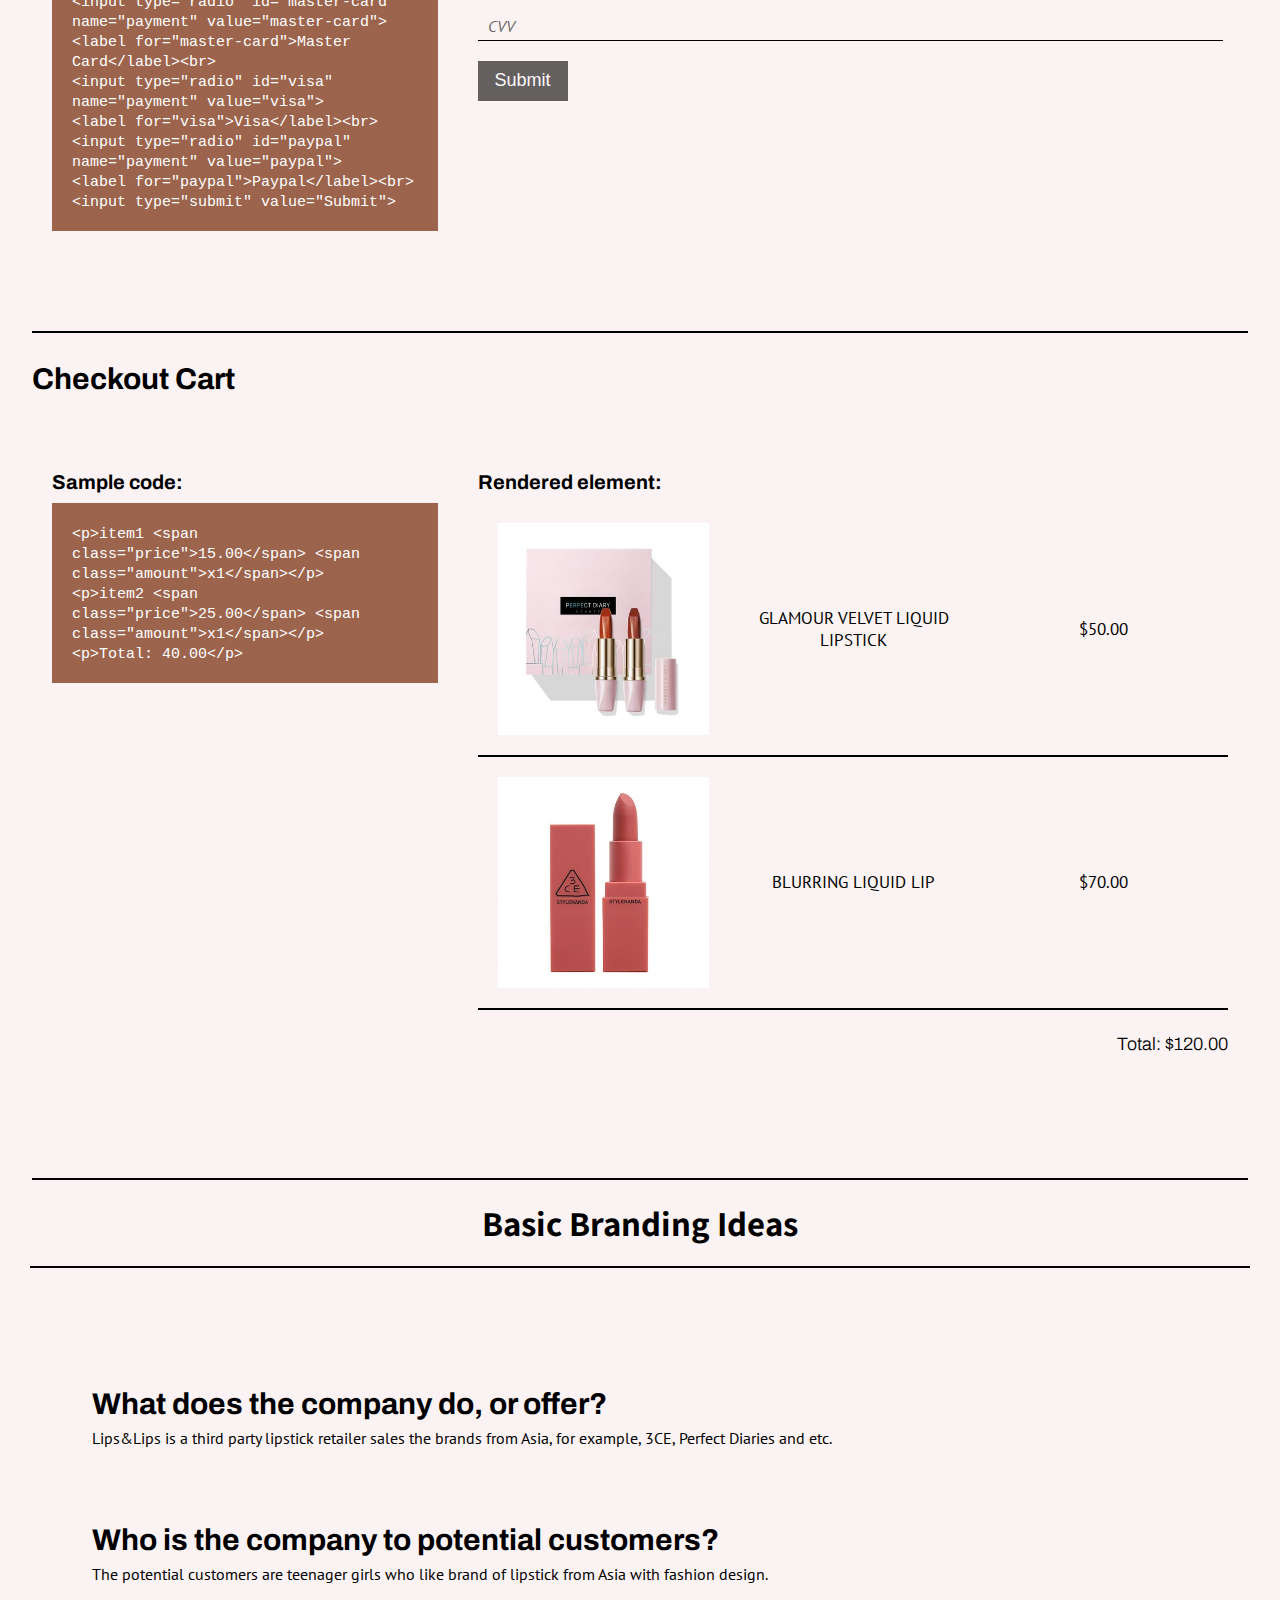
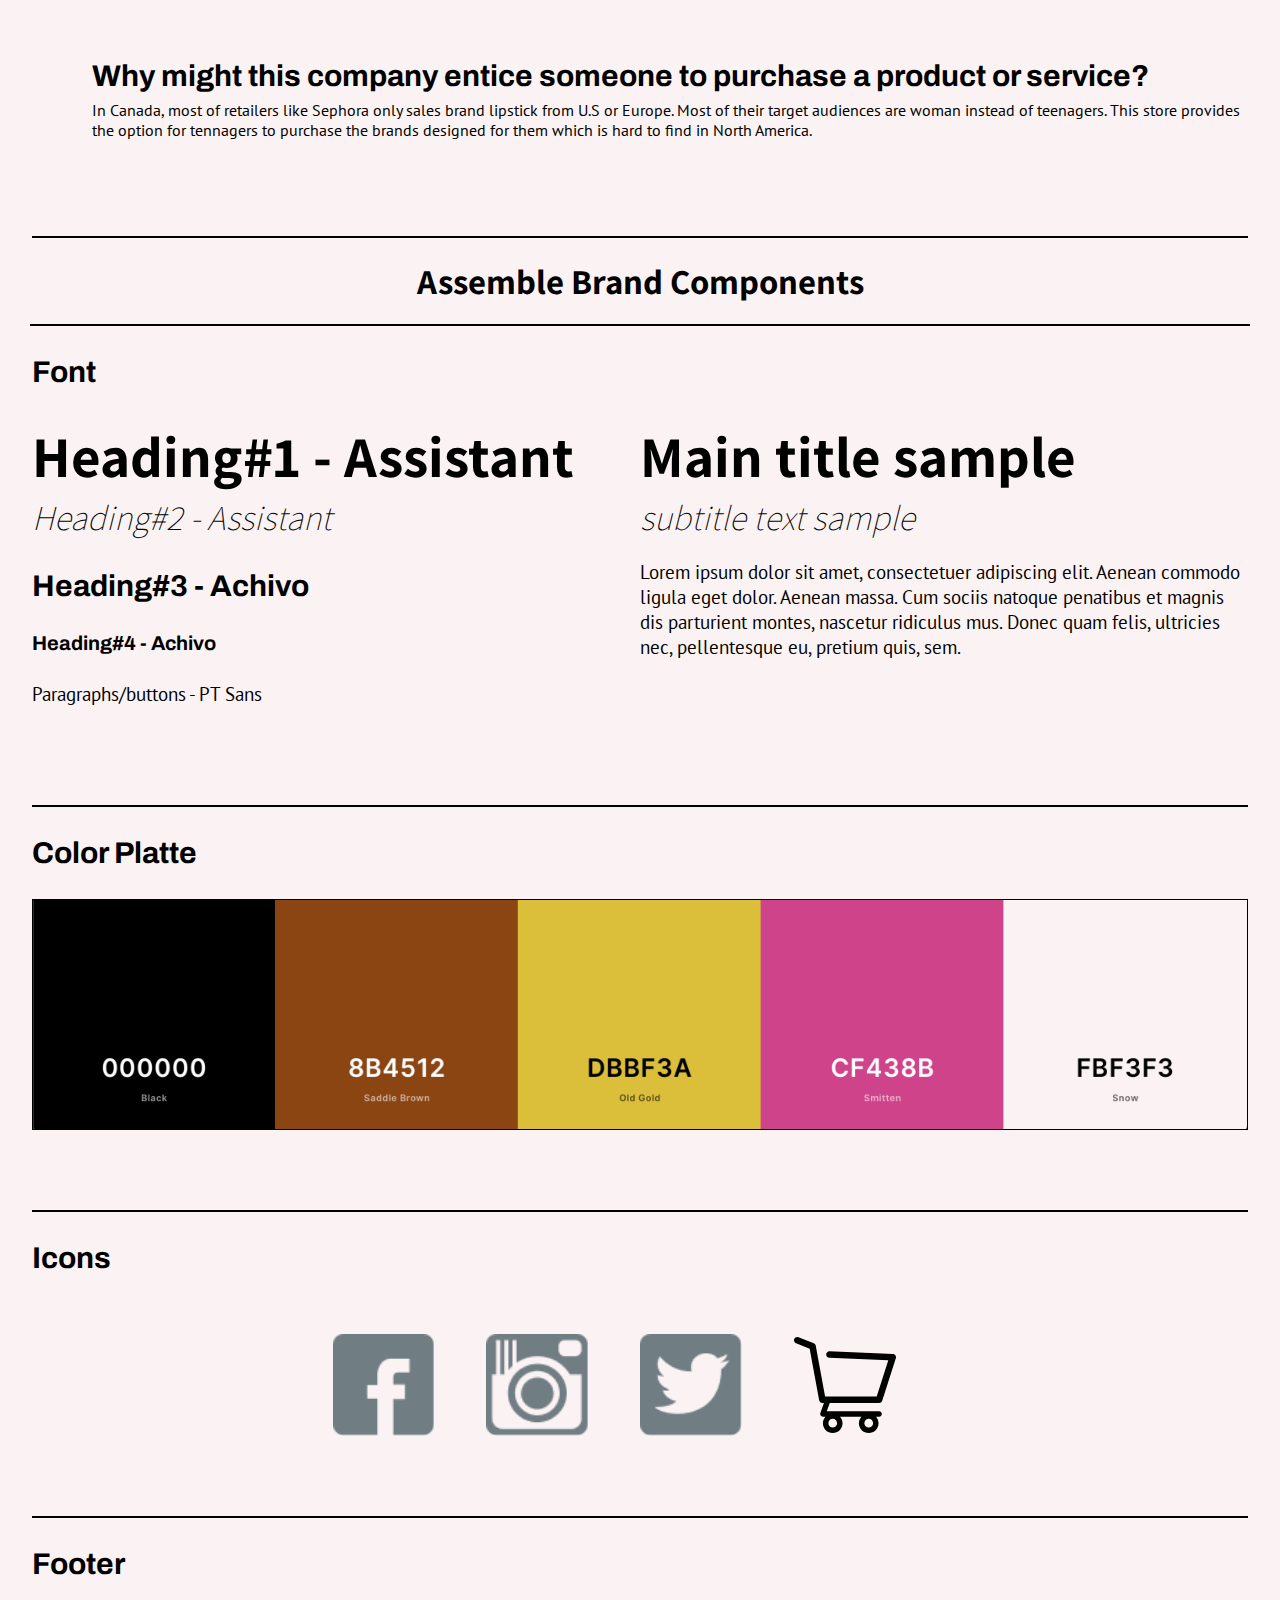
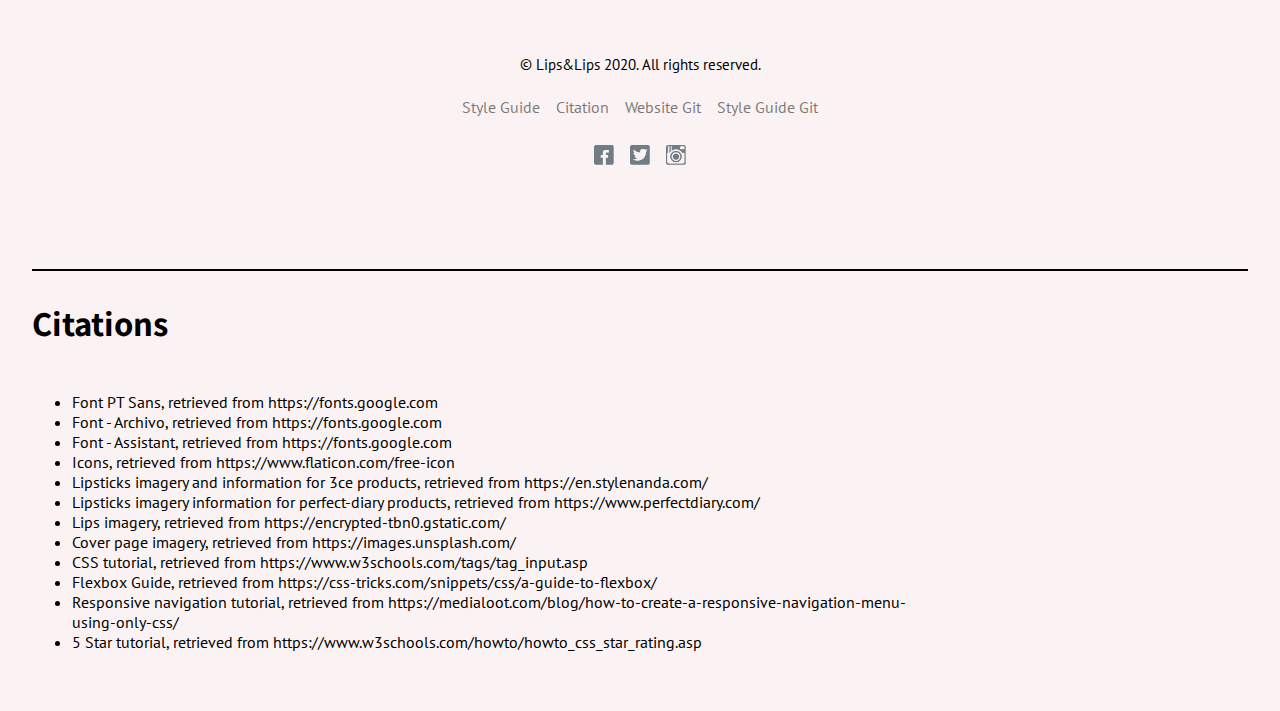
==== commit 8d3d02c4: "link error fixed" ====
--- a/index.html
+++ b/index.html
@@ -4,17 +4,17 @@
 <head>
 
     <meta charset="utf-8">
-    <title>P01 - Style Guide Template</title>
+    <title>P02 - Style Guide Template</title>
     <meta name="viewport" content="width=device-width, initial-scale=1.0">
-    <link href="css/responsive-nav.css" rel="stylesheet">
-    <link href="css/main.css" rel="stylesheet">
-    <link href="css/interaction.css" rel="stylesheet">
-    <link href="css/grid.css" rel="stylesheet">
-
-
-
-    <link href="https://fonts.googleapis.com/css2?family=PT+Sans:wght@400;700&display=swap" rel="stylesheet">
-    <link href="https://fonts.googleapis.com/css2?family=Archivo:wght@400;500;600;700&family=Assistant:wght@200;300;400;600;700&display=swap" rel="stylesheet">
+    <link href="./css/responsive-nav.css" rel="stylesheet" type="text/css">
+    <link href="./css/main.css" rel="stylesheet" type="text/css">
+    <link href="./css/interaction.css" rel="stylesheet" type="text/css">
+    <link href="./css/grid.css" rel="stylesheet" type="text/css">
+
+
+
+    <link href="https://fonts.googleapis.com/css2?family=PT+Sans:wght@400;700&display=swap" rel="stylesheet" type="text/css">
+    <link href="https://fonts.googleapis.com/css2?family=Archivo:wght@400;500;600;700&family=Assistant:wght@200;300;400;600;700&display=swap" rel="stylesheet" type="text/css">
 
 </head>
 
@@ -34,8 +34,8 @@
             <a href="#interactive_elements" class="nav-link ">Interactive Elements</a>
             <a href="#text_elements" class="nav-link">Text Elements</a>
             <a href="#combined_elements" class="nav-link">Combined Elements</a>
-            <a href="product_listing.html" class="nav-link">Product Listing Template</a>
-            <a href="checkout.html" class="nav-link">Checkout Template</a>
+            <a href="http://www.sfu.ca/~qla68/IAT339-Company-Web/product_listing.html" class="nav-link">Product Listing Template</a>
+            <a href="http://www.sfu.ca/~qla68/IAT339-Company-Web/checkout.html" class="nav-link">Checkout Template</a>
         </div>
 
     </nav>
@@ -527,9 +527,9 @@
             <footer>
                 <p>© Lips&Lips 2020. All rights reserved.</p>
                 <div class="linkBox">
-                    <a href="http://www.sfu.ca/~qla68/IAT339-P02_StyleGuide/#citation">Style Guide</a>
-                    <a href="citation.html">Citation</a>
-                    <a href="https://github.com/339p02/IAT339-Company-Web">Webite Git</a>
+                    <a href="http://www.sfu.ca/~qla68/IAT339-P02_StyleGuide/">Style Guide</a>
+                    <a href="http://www.sfu.ca/~qla68/IAT339-Company-Web/citation.html">Citation</a>
+                    <a href="https://github.com/339p02/IAT339-Company-Web">Website Git</a>
                     <a href="https://github.com/339p02/IAT339-P02_StyleGuide">Style Guide Git</a>
                 </div>
                 <div class="iconBox">
@@ -550,13 +550,18 @@
         <h2 class="type-title">Citations</h2>
 
         <ul>
-            <li>Font PT Sans, Retrieved from https://fonts.google.com
-            </li>
-            <li>Font - Archivo, Retrived from https://fonts.google.com</li>
-            <li>Font - Assistant, Retrived from https://fonts.google.com</li>
-            <li>Icons, Retrieved from https://www.flaticon.com/free-icon</li>
-            <li>Responsive navigation tutorial, retrieved from https://medialoot.com/blog/how-to-create-a-responsive-navigation-menu-using-only-css/</li>
-            <li>Lipsticks imagery, retrieved from https://en.stylenanda.com/</li>
+             <li>Font PT Sans, retrieved from https://fonts.google.com</li>
+              <li>Font - Archivo, retrieved from https://fonts.google.com</li>
+              <li>Font - Assistant, retrieved from https://fonts.google.com</li>
+              <li>Icons, retrieved from https://www.flaticon.com/free-icon</li>
+              <li>Lipsticks imagery and information for 3ce products, retrieved from https://en.stylenanda.com/</li>
+              <li>Lipsticks imagery information for perfect-diary products, retrieved from https://www.perfectdiary.com/</li>
+              <li>Lips imagery, retrieved from https://encrypted-tbn0.gstatic.com/</li>
+              <li>Cover page imagery, retrieved from https://images.unsplash.com/</li>
+              <li>CSS tutorial, retrieved from https://www.w3schools.com/tags/tag_input.asp</li>
+              <li>Flexbox Guide, retrieved from https://css-tricks.com/snippets/css/a-guide-to-flexbox/</li>
+              <li>Responsive navigation tutorial, retrieved from https://medialoot.com/blog/how-to-create-a-responsive-navigation-menu-using-only-css/</li>
+              <li>5 Star tutorial, retrieved from https://www.w3schools.com/howto/howto_css_star_rating.asp</li>
         </ul>
 
     </section>
--- a/css/main.css
+++ b/css/main.css
@@ -308,8 +308,6 @@
 }
 
 
-}
-
 /*=============ICON=============*/
 .icon {
     justify-content: center;
--- a/css/interaction.css
+++ b/css/interaction.css
@@ -40,12 +40,6 @@
     opacity: 1;
 }
 
-.text-input input:valid {
-    /* transform: scale(1.1);*/
-    color: rgb(0);
-    background-color: rgb(255);
-}
-
 .text-input input:hover + label {
     transform: scale(1.2);
 }
@@ -102,7 +96,7 @@
   content: '';
   width: 20px;
   height: 20px;
-  border: 1px solid #9c644c;
+  border: 1px solid black;
   background: #9c644c;
   display: inline-block;
   border-radius: 50%;
